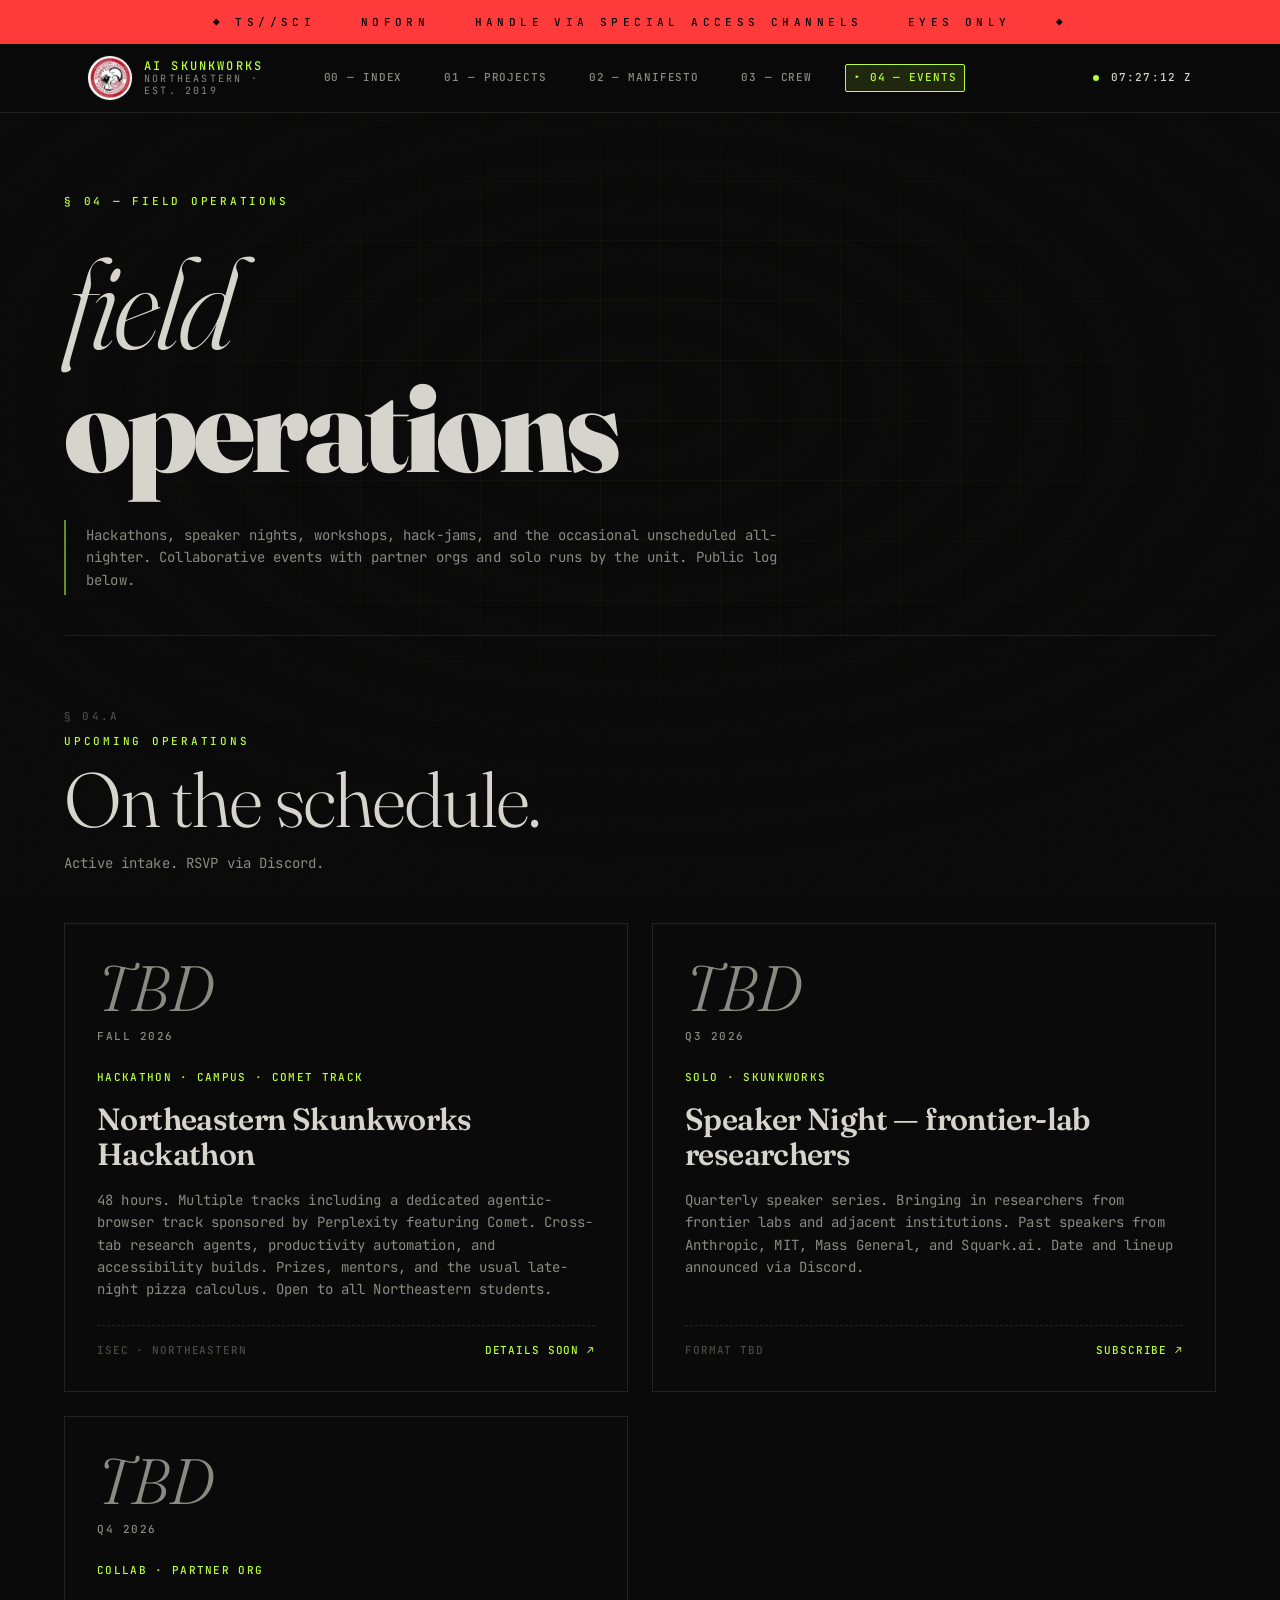
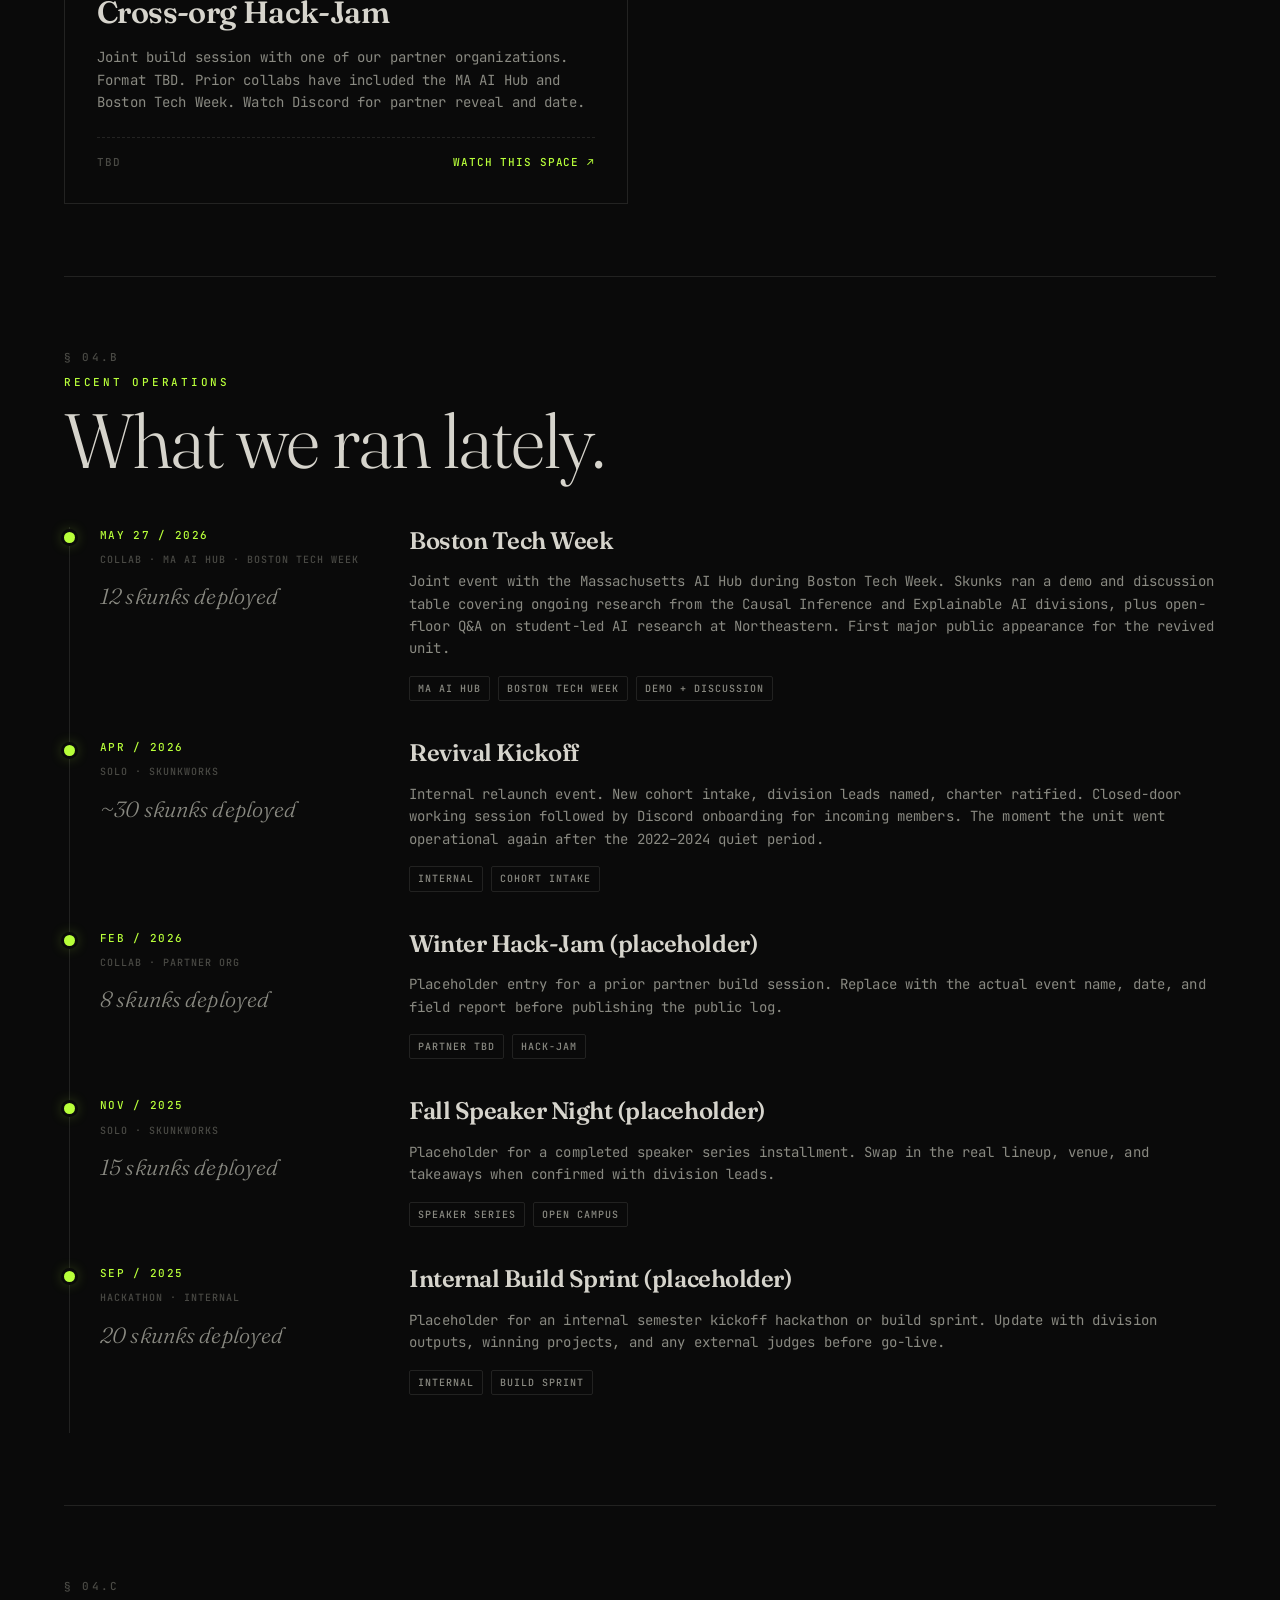
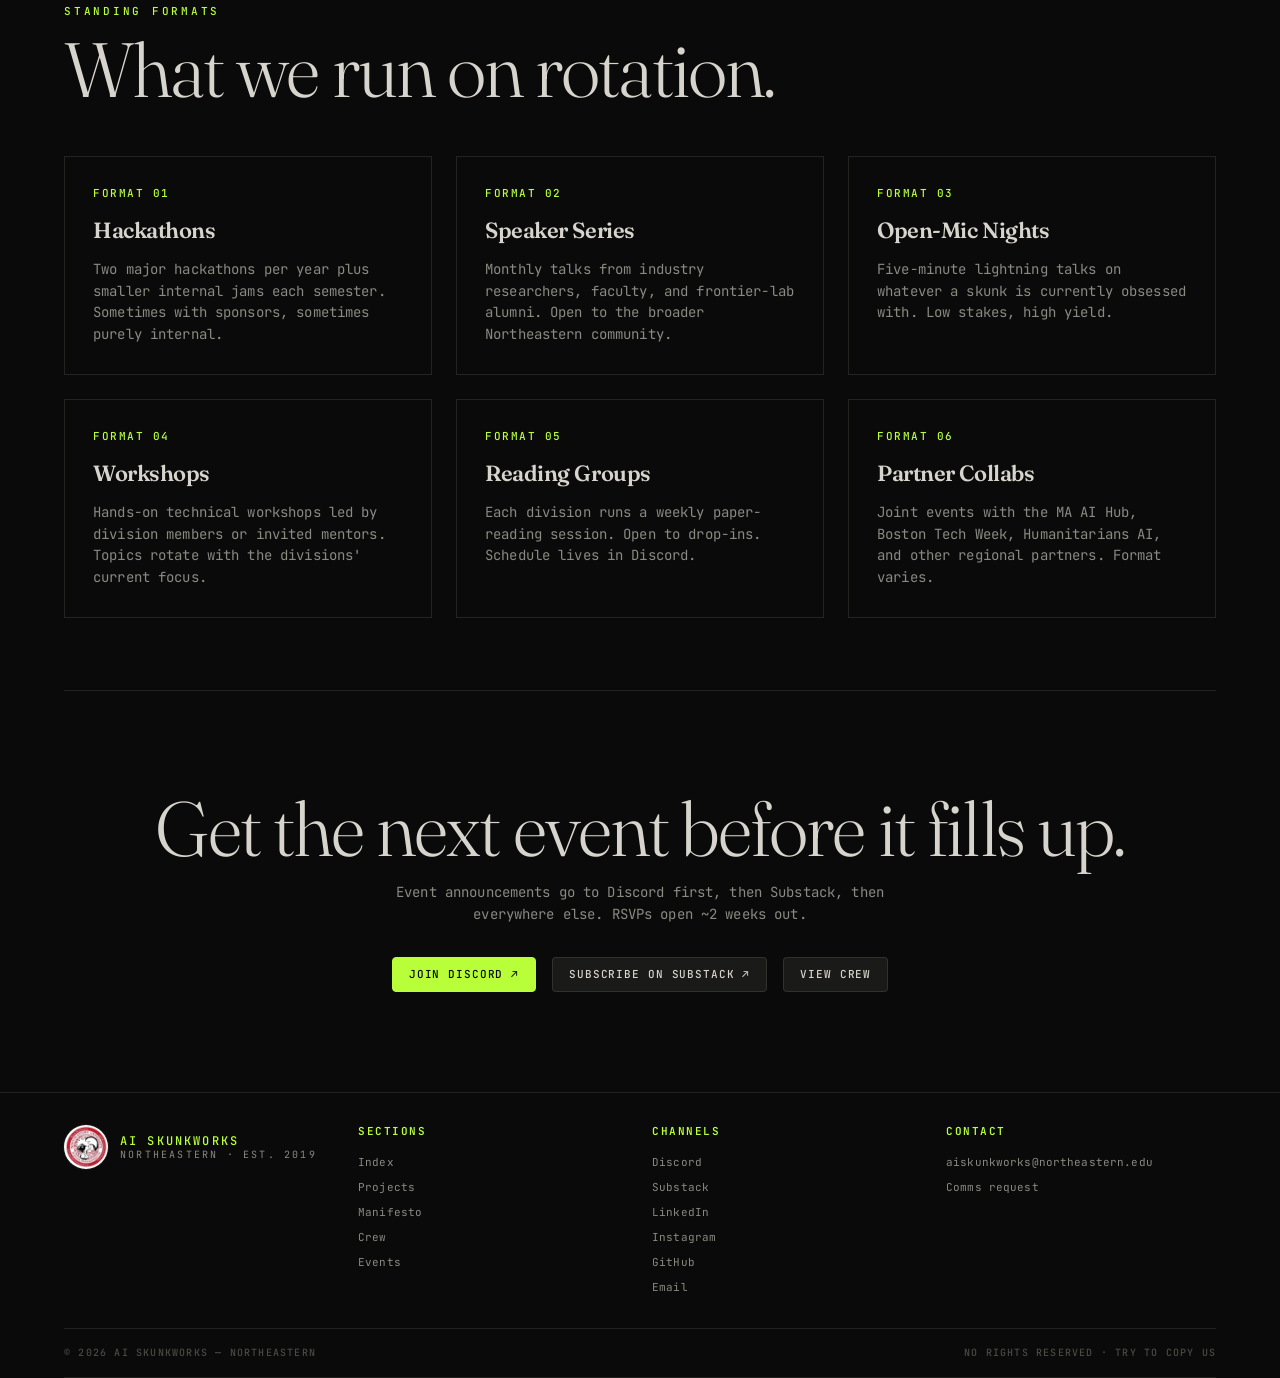
==== events.html @ 0528ac78 "feat: swap Slack/Teams → Discord/Substack/LinkedIn/Instagram; add affiliations strip Co-authored-by:" ====
<!DOCTYPE html>
<html lang="en">
  <head>
    <meta charset="utf-8" />
    <meta name="viewport" content="width=device-width, initial-scale=1" />
    <title>Events — AI Skunkworks</title>
    <meta
      name="description"
      content="Hackathons, speaker nights, workshops, and field operations for Northeastern AI Skunkworks — upcoming events, recent field reports, and standing formats."
    />
    <link rel="icon" type="image/jpeg" href="assets/skunkworks-logo.jpg" />
    <meta property="og:image" content="https://skunk.ai/assets/skunkworks-logo.jpg" />
    <meta property="og:url" content="https://skunk.ai/events.html" />
    <link rel="preconnect" href="https://fonts.googleapis.com" />
    <link rel="preconnect" href="https://fonts.gstatic.com" crossorigin />
    <link
      href="https://fonts.googleapis.com/css2?family=Fraunces:ital,wght@0,300;0,400;0,600;0,900;1,300;1,400;1,600;1,900&family=JetBrains+Mono:wght@300;400;500;700&display=swap"
      rel="stylesheet"
    />
    <link rel="stylesheet" href="styles/tokens.css" />
    <link rel="stylesheet" href="styles/base.css" />
    <link rel="stylesheet" href="styles/components.css" />
    <link rel="stylesheet" href="styles/layout.css" />
    <link rel="stylesheet" href="styles/pages-events.css" />
  </head>
  <body>
    <div class="site-shell">
      <div class="classification-banner" role="note" aria-label="Classification marking">
        <p class="classification-banner__text">◆ TS//SCI&nbsp;&nbsp;&nbsp;&nbsp;NOFORN&nbsp;&nbsp;&nbsp;&nbsp;HANDLE VIA SPECIAL ACCESS CHANNELS&nbsp;&nbsp;&nbsp;&nbsp;EYES ONLY&nbsp;&nbsp;&nbsp;&nbsp;◆</p>
      </div>
      <header class="site-sticky-nav">
        <div class="site-sticky-nav__inner">
          <a class="site-brand" href="index.html" aria-label="AI Skunkworks — home">
            <img
              class="site-brand__logo"
              src="assets/skunkworks-logo.jpg"
              alt="AI Skunkworks logo — Northeastern University, Boston"
              width="44"
              height="44"
            />
            <span class="site-brand__wordmark">
              <strong>AI Skunkworks</strong>
              <small>Northeastern · est. 2019</small>
            </span>
          </a>
          <nav class="site-sticky-nav__links" aria-label="Primary">
            <a href="index.html">00 — Index</a>
            <a href="projects.html">01 — Projects</a>
            <a href="manifesto.html">02 — Manifesto</a>
            <a href="people.html">03 — Crew</a>
            <a href="events.html" aria-current="page">04 — Events</a>
          </nav>
          <div class="site-sticky-nav__meta">
            <span class="site-sticky-nav__pulse" aria-hidden="true"></span>
            <span id="clock" class="site-sticky-nav__clock">00:00:00 Z</span>
          </div>
        </div>
      </header>
      <main class="site-main site-main--events" id="main">
        <section class="events-hero events-wrap" aria-labelledby="events-hero-title">
          <p class="events-hero__eyebrow">§ 04 — FIELD OPERATIONS</p>
          <h1 class="events-hero__title" id="events-hero-title">
            <span class="events-hero__line events-hero__line--italic">field</span>
            <span class="events-hero__line events-hero__line--bold">operations</span>
          </h1>
          <p class="events-hero__lead">
            Hackathons, speaker nights, workshops, hack-jams, and the occasional unscheduled all-nighter. Collaborative
            events with partner orgs and solo runs by the unit. Public log below.
          </p>
        </section>

        <section class="events-upcoming events-wrap" aria-labelledby="upcoming-heading">
          <header class="section-head">
            <span class="section-num">§ 04.A</span>
            <p class="section-head__eyebrow">UPCOMING OPERATIONS</p>
            <h2 id="upcoming-heading">On the schedule.</h2>
            <p class="section-head__sub">Active intake. RSVP via Discord.</p>
          </header>
          <div class="events-upcoming__grid">
            <article class="event-card">
              <div class="event-card__date-block">
                <span class="event-card__day event-card__day--tbd">TBD</span>
                <span class="event-card__date-meta">Fall 2026</span>
              </div>
              <span class="event-card__tag">HACKATHON · CAMPUS · COMET TRACK</span>
              <h3 class="event-card__title">Northeastern Skunkworks Hackathon</h3>
              <p class="event-card__body">
                48 hours. Multiple tracks including a dedicated agentic-browser track sponsored by Perplexity featuring
                Comet. Cross-tab research agents, productivity automation, and accessibility builds. Prizes, mentors, and
                the usual late-night pizza calculus. Open to all Northeastern students.
              </p>
              <footer class="event-card__foot">
                <span class="event-card__location">ISEC · Northeastern</span>
                <a class="event-card__rsvp" href="#hackathon-fall-2026">Details soon ↗</a>
              </footer>
            </article>
            <article class="event-card">
              <div class="event-card__date-block">
                <span class="event-card__day event-card__day--tbd">TBD</span>
                <span class="event-card__date-meta">Q3 2026</span>
              </div>
              <span class="event-card__tag">SOLO · SKUNKWORKS</span>
              <h3 class="event-card__title">Speaker Night — frontier-lab researchers</h3>
              <p class="event-card__body">
                Quarterly speaker series. Bringing in researchers from frontier labs and adjacent institutions. Past
                speakers from Anthropic, MIT, Mass General, and Squark.ai. Date and lineup announced via Discord.
              </p>
              <footer class="event-card__foot">
                <span class="event-card__location">Format TBD</span>
                <a class="event-card__rsvp" href="#substack" target="_blank" rel="noopener noreferrer">Subscribe ↗</a
                ><!-- TODO: paste Substack URL (likely aiskunkworks.substack.com) -->
              </footer>
            </article>
            <article class="event-card">
              <div class="event-card__date-block">
                <span class="event-card__day event-card__day--tbd">TBD</span>
                <span class="event-card__date-meta">Q4 2026</span>
              </div>
              <span class="event-card__tag">COLLAB · PARTNER ORG</span>
              <h3 class="event-card__title">Cross-org Hack-Jam</h3>
              <p class="event-card__body">
                Joint build session with one of our partner organizations. Format TBD. Prior collabs have included the MA
                AI Hub and Boston Tech Week. Watch Discord for partner reveal and date.
              </p>
              <footer class="event-card__foot">
                <span class="event-card__location">TBD</span>
                <a class="event-card__rsvp" href="#discord-invite">Watch this space ↗</a
                ><!-- TODO: paste Discord invite URL -->
              </footer>
            </article>
          </div>
        </section>

        <section class="events-recent events-wrap" aria-labelledby="recent-heading">
          <header class="section-head">
            <span class="section-num">§ 04.B</span>
            <p class="section-head__eyebrow">RECENT OPERATIONS</p>
            <h2 id="recent-heading">What we ran lately.</h2>
          </header>
          <ol class="event-log">
            <li class="event-log__entry">
              <div class="event-log__meta">
                <span class="event-log__meta-date">MAY 27 / 2026</span>
                <span class="event-log__meta-tag">COLLAB · MA AI HUB · BOSTON TECH WEEK</span>
                <p class="event-log__stat">12 skunks deployed</p>
              </div>
              <div class="event-log__content">
                <h3 class="event-log__title">Boston Tech Week</h3>
                <p class="event-log__body">
                  Joint event with the Massachusetts AI Hub during Boston Tech Week. Skunks ran a demo and discussion
                  table covering ongoing research from the Causal Inference and Explainable AI divisions, plus open-floor
                  Q&amp;A on student-led AI research at Northeastern. First major public appearance for the revived unit.
                </p>
                <ul class="event-log__chips">
                  <li class="event-chip">MA AI HUB</li>
                  <li class="event-chip">BOSTON TECH WEEK</li>
                  <li class="event-chip">DEMO + DISCUSSION</li>
                </ul>
              </div>
            </li>
            <li class="event-log__entry">
              <div class="event-log__meta">
                <span class="event-log__meta-date">APR / 2026</span>
                <span class="event-log__meta-tag">SOLO · SKUNKWORKS</span>
                <p class="event-log__stat">~30 skunks deployed</p>
              </div>
              <div class="event-log__content">
                <h3 class="event-log__title">Revival Kickoff</h3>
                <p class="event-log__body">
                  Internal relaunch event. New cohort intake, division leads named, charter ratified. Closed-door working
                  session followed by Discord onboarding for incoming members. The moment the unit went operational again
                  after the 2022–2024 quiet period.
                </p>
                <ul class="event-log__chips">
                  <li class="event-chip">INTERNAL</li>
                  <li class="event-chip">COHORT INTAKE</li>
                </ul>
              </div>
            </li>
            <!-- PLACEHOLDER: replace with real event before publishing -->
            <li class="event-log__entry">
              <div class="event-log__meta">
                <span class="event-log__meta-date">FEB / 2026</span>
                <span class="event-log__meta-tag">COLLAB · PARTNER ORG</span>
                <p class="event-log__stat">8 skunks deployed</p>
              </div>
              <div class="event-log__content">
                <h3 class="event-log__title">Winter Hack-Jam (placeholder)</h3>
                <p class="event-log__body">
                  Placeholder entry for a prior partner build session. Replace with the actual event name, date, and field
                  report before publishing the public log.
                </p>
                <ul class="event-log__chips">
                  <li class="event-chip">PARTNER TBD</li>
                  <li class="event-chip">HACK-JAM</li>
                </ul>
              </div>
            </li>
            <li class="event-log__entry">
              <div class="event-log__meta">
                <span class="event-log__meta-date">NOV / 2025</span>
                <span class="event-log__meta-tag">SOLO · SKUNKWORKS</span>
                <p class="event-log__stat">15 skunks deployed</p>
              </div>
              <div class="event-log__content">
                <h3 class="event-log__title">Fall Speaker Night (placeholder)</h3>
                <p class="event-log__body">
                  Placeholder for a completed speaker series installment. Swap in the real lineup, venue, and takeaways
                  when confirmed with division leads.
                </p>
                <ul class="event-log__chips">
                  <li class="event-chip">SPEAKER SERIES</li>
                  <li class="event-chip">OPEN CAMPUS</li>
                </ul>
              </div>
            </li>
            <li class="event-log__entry">
              <div class="event-log__meta">
                <span class="event-log__meta-date">SEP / 2025</span>
                <span class="event-log__meta-tag">HACKATHON · INTERNAL</span>
                <p class="event-log__stat">20 skunks deployed</p>
              </div>
              <div class="event-log__content">
                <h3 class="event-log__title">Internal Build Sprint (placeholder)</h3>
                <p class="event-log__body">
                  Placeholder for an internal semester kickoff hackathon or build sprint. Update with division outputs,
                  winning projects, and any external judges before go-live.
                </p>
                <ul class="event-log__chips">
                  <li class="event-chip">INTERNAL</li>
                  <li class="event-chip">BUILD SPRINT</li>
                </ul>
              </div>
            </li>
          </ol>
        </section>

        <section class="events-formats events-wrap" aria-labelledby="formats-heading">
          <header class="section-head">
            <span class="section-num">§ 04.C</span>
            <p class="section-head__eyebrow">STANDING FORMATS</p>
            <h2 id="formats-heading">What we run on rotation.</h2>
          </header>
          <div class="formats-grid">
            <article class="format-card">
              <span class="format-card__num">FORMAT 01</span>
              <h3 class="format-card__title">Hackathons</h3>
              <p class="format-card__body">
                Two major hackathons per year plus smaller internal jams each semester. Sometimes with sponsors, sometimes
                purely internal.
              </p>
            </article>
            <article class="format-card">
              <span class="format-card__num">FORMAT 02</span>
              <h3 class="format-card__title">Speaker Series</h3>
              <p class="format-card__body">
                Monthly talks from industry researchers, faculty, and frontier-lab alumni. Open to the broader Northeastern
                community.
              </p>
            </article>
            <article class="format-card">
              <span class="format-card__num">FORMAT 03</span>
              <h3 class="format-card__title">Open-Mic Nights</h3>
              <p class="format-card__body">
                Five-minute lightning talks on whatever a skunk is currently obsessed with. Low stakes, high yield.
              </p>
            </article>
            <article class="format-card">
              <span class="format-card__num">FORMAT 04</span>
              <h3 class="format-card__title">Workshops</h3>
              <p class="format-card__body">
                Hands-on technical workshops led by division members or invited mentors. Topics rotate with the divisions'
                current focus.
              </p>
            </article>
            <article class="format-card">
              <span class="format-card__num">FORMAT 05</span>
              <h3 class="format-card__title">Reading Groups</h3>
              <p class="format-card__body">
                Each division runs a weekly paper-reading session. Open to drop-ins. Schedule lives in Discord.
              </p>
            </article>
            <article class="format-card">
              <span class="format-card__num">FORMAT 06</span>
              <h3 class="format-card__title">Partner Collabs</h3>
              <p class="format-card__body">
                Joint events with the MA AI Hub, Boston Tech Week, Humanitarians AI, and other regional partners. Format
                varies.
              </p>
            </article>
          </div>
        </section>

        <section class="events-loop events-wrap" aria-labelledby="loop-heading">
          <h2 class="events-loop__title" id="loop-heading">Get the next event before it fills up.</h2>
          <p class="events-loop__sub">
            Event announcements go to Discord first, then Substack, then everywhere else. RSVPs open ~2 weeks out.
          </p>
          <div class="events-loop__actions">
            <a class="btn btn--primary" href="#discord-invite">Join Discord ↗</a
            ><!-- TODO: paste Discord invite URL -->
            <a class="btn" href="#substack" target="_blank" rel="noopener noreferrer">Subscribe on Substack ↗</a
            ><!-- TODO: paste Substack URL (likely aiskunkworks.substack.com) -->
            <a class="btn" href="people.html">View Crew</a>
          </div>
        </section>
      </main>
      <footer class="site-footer">
        <div class="site-footer__inner">
          <div class="site-footer__grid">
            <div class="site-footer__col site-footer__col--brand">
              <div class="site-footer__brand">
                <a class="site-brand" href="index.html" aria-label="AI Skunkworks — home">
                  <img
                    class="site-brand__logo"
                    src="assets/skunkworks-logo.jpg"
                    alt=""
                    width="44"
                    height="44"
                  />
                  <span class="site-brand__wordmark">
                    <strong>AI Skunkworks</strong>
                    <small>Northeastern · est. 2019</small>
                  </span>
                </a>
              </div>
            </div>
            <div class="site-footer__col">
              <h2 class="site-footer__col-title">Sections</h2>
              <ul class="site-footer__list">
                <li><a href="index.html">Index</a></li>
                <li><a href="projects.html">Projects</a></li>
                <li><a href="manifesto.html">Manifesto</a></li>
                <li><a href="people.html">Crew</a></li>
                <li><a href="events.html">Events</a></li>
              </ul>
            </div>
            <div class="site-footer__col">
              <h2 class="site-footer__col-title">Channels</h2>
              <ul class="site-footer__list">
                <li>
                  <a href="#discord-invite" target="_blank" rel="noopener noreferrer">Discord</a
                  ><!-- TODO: paste Discord invite URL -->
                </li>
                <li>
                  <a href="#substack" target="_blank" rel="noopener noreferrer">Substack</a
                  ><!-- TODO: paste Substack URL (likely aiskunkworks.substack.com) -->
                </li>
                <li>
                  <a
                    href="https://www.linkedin.com/company/aiskunkworks/"
                    target="_blank"
                    rel="noopener noreferrer"
                    >LinkedIn</a
                  >
                </li>
                <li>
                  <a href="https://instagram.com/aiskunkworks" target="_blank" rel="noopener noreferrer"
                    >Instagram</a
                  >
                </li>
                <li>
                  <a href="https://github.com/skunkworksneu" target="_blank" rel="noopener noreferrer">GitHub</a>
                </li>
                <li><a href="mailto:aiskunkworks@northeastern.edu">Email</a></li>
              </ul>
            </div>
            <div class="site-footer__col">
              <h2 class="site-footer__col-title">Contact</h2>
              <ul class="site-footer__list">
                <li><a href="mailto:aiskunkworks@northeastern.edu">aiskunkworks@northeastern.edu</a></li>
                <li><a href="#comms">Comms request</a></li>
              </ul>
            </div>
          </div>
          <div class="site-footer__strip">
            <span>© 2026 AI Skunkworks — Northeastern</span>
            <span>NO RIGHTS RESERVED · TRY TO COPY US</span>
          </div>
        </div>
      </footer>
    </div>
    <script src="scripts/main.js" defer></script>
  </body>
</html>
---- styles/tokens.css ----
/**
 * AI Skunkworks — design tokens only
 */

:root {
  /* Paper (surfaces) */
  --paper: #0a0a0a;
  --paper-2: #131312;
  --paper-3: #1a1a18;

  /* Ink (text) */
  --ink: #d6d4cc;
  --ink-dim: #8a8a82;
  --ink-faint: #4a4a45;

  /* Accent */
  --accent: #b8ff3a;
  --accent-dim: #6a8f1f;

  /* Semantic */
  --warn: #ff7a3a;
  --classified: #ff3a3a;

  /* Lines */
  --line: rgba(214, 212, 204, 0.12);

  /* Typography (Google Fonts loaded in HTML) */
  --mono: "JetBrains Mono", ui-monospace, "Cascadia Code", "Source Code Pro", Menlo, Consolas, monospace;
  --serif: "Fraunces", "Iowan Old Style", "Palatino Linotype", Palatino, Georgia, serif;

  /* Spacing scale */
  --space-3xs: 0.25rem;
  --space-2xs: 0.5rem;
  --space-xs: 0.75rem;
  --space-sm: 1rem;
  --space-md: 1.5rem;
  --space-lg: 2rem;
  --space-xl: 3rem;
  --space-2xl: 4.5rem;

  /* Type scale */
  --text-xs: 0.6875rem;
  --text-sm: 0.8125rem;
  --text-base: 1rem;
  --text-md: 1.125rem;
  --text-lg: 1.375rem;
  --text-xl: 1.75rem;
  --text-2xl: 2.25rem;

  /* Type scale — semantic (Fraunces + body/mono) */
  --type-h1-hero: clamp(60px, 10vw, 152px);
  --type-h2-section: clamp(48px, 6vw, 88px);
  --type-h3-card: clamp(24px, 2.4vw, 32px);
  --type-pullprose: clamp(22px, 2.2vw, 28px);
  --type-body-lg: 17px;
  --type-body: 14px;
  --type-mono-label: 11px;

  /* Radii */
  --radius-sm: 2px;
  --radius-md: 4px;

  /* Motion */
  --ease-out: cubic-bezier(0.22, 1, 0.36, 1);
  --duration-fast: 120ms;
  --duration-base: 200ms;

  /* Layering */
  --z-base: 0;
  --z-grid: 0;
  --z-noise: 1;
  --z-scan: 2;
  --z-content: 10;
  --z-sticky-nav: 100;
  --z-classification: 101;

  /* Brand */
  --brand-h: 44px;

  /* Sticky chrome (classification banner height → nav offset) */
  --classification-banner-h: 2.75rem;
  --sticky-nav-height: 3.25rem;
  --year-jump-height: 2.75rem;
  --accent-glow: color-mix(in srgb, var(--accent) 45%, transparent);
  --z-year-jump: 90;
}
---- styles/base.css ----
/**
 * AI Skunkworks — reset, body, typography, atmosphere
 */

*,
*::before,
*::after {
  box-sizing: border-box;
}

html {
  position: relative;
  -webkit-text-size-adjust: 100%;
  text-size-adjust: 100%;
  height: 100%;
  scroll-behavior: smooth;
}

body {
  margin: 0;
  min-height: 100%;
  background-color: var(--paper);
  color: var(--ink);
  font-family: var(--mono);
  font-size: var(--text-sm);
  font-weight: 400;
  line-height: 1.55;
  letter-spacing: 0.01em;
}

/* Fixed blueprint grid (60×60, lime @ 4%) + radial mask */
body::before {
  content: "";
  position: fixed;
  inset: 0;
  pointer-events: none;
  z-index: var(--z-grid);
  background-color: var(--paper);
  background-image:
    linear-gradient(rgba(184, 255, 58, 0.04) 1px, transparent 1px),
    linear-gradient(90deg, rgba(184, 255, 58, 0.04) 1px, transparent 1px);
  background-size: 60px 60px;
  background-position: 0 0, 0 0;
  mask-image: radial-gradient(ellipse 85% 70% at 50% 45%, black 0%, transparent 72%);
  -webkit-mask-image: radial-gradient(ellipse 85% 70% at 50% 45%, black 0%, transparent 72%);
}

/* Fixed SVG noise (overlay blend) + scanlines on <html> */
html::before {
  content: "";
  position: fixed;
  inset: 0;
  z-index: var(--z-noise);
  pointer-events: none;
  opacity: 0.035;
  mix-blend-mode: overlay;
  background-image: url("data:image/svg+xml,%3Csvg xmlns='http://www.w3.org/2000/svg' width='256' height='256'%3E%3Cfilter id='n'%3E%3CfeTurbulence type='fractalNoise' baseFrequency='0.9' numOctaves='4' stitchTiles='stitch'/%3E%3C/filter%3E%3Crect width='100%25' height='100%25' filter='url(%23n)'/%3E%3C/svg%3E");
  background-repeat: repeat;
  background-size: 256px 256px;
}

html::after {
  content: "";
  position: fixed;
  inset: 0;
  z-index: var(--z-scan);
  pointer-events: none;
  background-image: repeating-linear-gradient(
    to bottom,
    transparent 0,
    transparent 3px,
    rgba(0, 0, 0, 0.04) 3px,
    rgba(0, 0, 0, 0.04) 4px
  );
}

img,
picture,
video,
canvas,
svg {
  display: block;
  max-width: 100%;
}

input,
button,
textarea,
select {
  font: inherit;
  color: inherit;
}

h1,
h2,
h3,
h4 {
  font-family: var(--serif);
  font-weight: 600;
  line-height: 1.15;
  letter-spacing: -0.02em;
  color: var(--ink);
  margin: 0 0 var(--space-sm);
}

h1 {
  font-size: var(--text-2xl);
  font-weight: 700;
}

h2 {
  font-size: var(--text-xl);
}

h3 {
  font-size: var(--text-lg);
}

h4 {
  font-size: var(--text-md);
}

p {
  margin: 0 0 var(--space-sm);
}

a {
  color: var(--accent);
  text-decoration-color: var(--accent-dim);
  text-underline-offset: 0.2em;
  transition: color var(--duration-fast) var(--ease-out),
    text-decoration-color var(--duration-fast) var(--ease-out);
}

a:hover {
  color: var(--ink);
  text-decoration-color: var(--accent);
}

a:focus-visible {
  outline: 1px solid var(--accent);
  outline-offset: 3px;
}

::selection {
  background-color: var(--accent);
  color: var(--paper);
}

/* Scrollbars (Firefox + WebKit) */
* {
  scrollbar-width: thin;
  scrollbar-color: var(--accent-dim) var(--paper-2);
}

*::-webkit-scrollbar {
  width: 10px;
  height: 10px;
}

*::-webkit-scrollbar-track {
  background: var(--paper-2);
  border-left: 1px solid var(--line);
}

*::-webkit-scrollbar-thumb {
  background: var(--accent-dim);
  border: 2px solid var(--paper-2);
  border-radius: var(--radius-sm);
}

*::-webkit-scrollbar-thumb:hover {
  background: var(--accent);
}

*::-webkit-scrollbar-corner {
  background: var(--paper-2);
}
---- styles/components.css ----
/**
 * AI Skunkworks — nav, buttons, cards, forms
 */

/* ——— Classification banner ——— */
.classification-banner {
  position: sticky;
  top: 0;
  z-index: var(--z-classification);
  width: 100%;
  min-height: var(--classification-banner-h);
  margin: 0;
  padding: 0.4rem var(--space-sm);
  display: flex;
  align-items: center;
  justify-content: center;
  background-color: #ff3a3a;
  color: #000;
  font-family: var(--mono);
  font-size: 11px;
  font-weight: 500;
  letter-spacing: 0.4em;
  text-transform: none;
  line-height: 1.35;
  box-sizing: border-box;
  overflow-x: auto;
}

.classification-banner__text {
  margin: 0;
  text-align: center;
  max-width: 100%;
  white-space: nowrap;
}

/* ——— Sticky ops nav ——— */
.site-sticky-nav {
  position: sticky;
  top: var(--classification-banner-h);
  z-index: var(--z-sticky-nav);
  width: 100%;
  background: rgba(10, 10, 10, 0.85);
  backdrop-filter: blur(12px) saturate(1.2);
  -webkit-backdrop-filter: blur(12px) saturate(1.2);
  border-bottom: 1px solid var(--line);
}

.site-sticky-nav__inner {
  max-width: 72rem;
  margin: 0 auto;
  padding: var(--space-xs) var(--space-md);
  display: grid;
  grid-template-columns: 1fr auto 1fr;
  align-items: center;
  gap: var(--space-sm);
}

.site-brand {
  display: inline-flex;
  align-items: center;
  gap: 12px;
  text-decoration: none;
  color: var(--ink);
}

.site-sticky-nav__inner .site-brand {
  justify-self: start;
}

.site-brand:focus-visible {
  outline: 1px solid var(--accent);
  outline-offset: 4px;
}

.site-brand__logo {
  width: var(--brand-h);
  height: var(--brand-h);
  border-radius: 50%;
  display: block;
  flex-shrink: 0;
  background: var(--paper);
  box-shadow: 0 0 0 1px rgba(255, 255, 255, 0.06);
  transition:
    box-shadow 0.2s ease,
    transform 0.2s ease;
}

.site-brand:hover .site-brand__logo {
  box-shadow:
    0 0 0 1px var(--accent),
    0 0 12px rgba(184, 255, 58, 0.25);
}

.site-brand__wordmark {
  display: flex;
  flex-direction: column;
  font-family: var(--mono);
  font-size: 12px;
  letter-spacing: 0.18em;
  text-transform: uppercase;
  line-height: 1.2;
}

.site-brand__wordmark strong {
  color: var(--accent);
  font-weight: 500;
}

.site-brand__wordmark small {
  color: var(--ink-dim);
  font-size: 10px;
  letter-spacing: 0.22em;
}

@media (max-width: 720px) {
  .site-brand__wordmark {
    display: none;
  }
}

.site-sticky-nav__links {
  display: flex;
  flex-wrap: wrap;
  align-items: center;
  justify-content: center;
  gap: var(--space-2xs) var(--space-md);
  font-family: var(--mono);
  font-size: var(--text-xs);
  font-weight: 500;
  letter-spacing: 0.08em;
  text-transform: uppercase;
  justify-self: center;
}

.site-sticky-nav__links a {
  color: var(--ink-dim);
  text-decoration: none;
  padding: var(--space-3xs) var(--space-2xs);
  border: 1px solid transparent;
  border-radius: var(--radius-sm);
  transition: color var(--duration-fast) var(--ease-out),
    border-color var(--duration-fast) var(--ease-out),
    background-color var(--duration-fast) var(--ease-out);
}

.site-sticky-nav__links a:hover {
  color: var(--accent);
  border-color: var(--accent-dim);
}

.site-sticky-nav__links a[aria-current="page"] {
  color: var(--accent);
  border-color: var(--accent);
  background-color: color-mix(in srgb, var(--accent) 12%, transparent);
}

.site-sticky-nav__links a[aria-current="page"]:hover {
  color: var(--accent);
  border-color: var(--accent-dim);
}

.site-sticky-nav__links a[aria-current="page"]::before {
  content: "▸ ";
}

.site-sticky-nav__links a:focus-visible {
  outline: 1px solid var(--accent);
  outline-offset: 3px;
}

.site-sticky-nav__meta {
  display: inline-flex;
  align-items: center;
  gap: var(--space-xs);
  justify-self: end;
  font-family: var(--mono);
  font-size: var(--text-xs);
  font-weight: 500;
  letter-spacing: 0.1em;
  color: var(--ink);
  white-space: nowrap;
}

.site-sticky-nav__pulse {
  display: block;
  width: 6px;
  height: 6px;
  flex-shrink: 0;
  border-radius: 50%;
  background-color: var(--accent);
  box-shadow: 0 0 0 0 color-mix(in srgb, var(--accent) 55%, transparent);
  animation: site-live-pulse 1.8s ease-in-out infinite;
}

@keyframes site-live-pulse {
  0%,
  100% {
    transform: scale(1);
    box-shadow: 0 0 0 0 color-mix(in srgb, var(--accent) 45%, transparent);
    opacity: 1;
  }
  50% {
    transform: scale(1.15);
    box-shadow: 0 0 0 8px transparent;
    opacity: 0.85;
  }
}

.site-sticky-nav__clock {
  font-variant-numeric: tabular-nums;
}

@media (max-width: 56rem) {
  .site-sticky-nav__inner {
    grid-template-columns: 1fr;
    justify-items: stretch;
  }

  .site-sticky-nav__inner .site-brand {
    justify-self: start;
  }

  .site-sticky-nav__links {
    justify-self: stretch;
    justify-content: flex-start;
  }

  .site-sticky-nav__meta {
    justify-self: start;
  }
}

.btn {
  display: inline-flex;
  align-items: center;
  justify-content: center;
  gap: var(--space-2xs);
  padding: var(--space-2xs) var(--space-sm);
  font-family: var(--mono);
  font-size: var(--text-xs);
  font-weight: 500;
  letter-spacing: 0.08em;
  text-transform: uppercase;
  text-decoration: none;
  border: 1px solid var(--line);
  border-radius: var(--radius-md);
  background: var(--paper-3);
  color: var(--ink);
  cursor: pointer;
  transition: border-color var(--duration-fast) var(--ease-out),
    color var(--duration-fast) var(--ease-out),
    background-color var(--duration-fast) var(--ease-out);
}

.btn:hover {
  border-color: var(--accent-dim);
  color: var(--accent);
}

.btn--primary {
  background: var(--accent);
  color: var(--paper);
  border-color: var(--accent);
}

.btn--primary:hover {
  background: transparent;
  color: var(--accent);
  border-color: var(--accent);
}

.btn:focus-visible {
  outline: 1px solid var(--accent);
  outline-offset: 3px;
}

.card {
  position: relative;
  z-index: var(--z-content);
  border: 1px solid var(--line);
  border-radius: var(--radius-md);
  background: var(--paper-2);
  padding: var(--space-md);
}

.card__label {
  font-size: var(--text-xs);
  font-weight: 500;
  letter-spacing: 0.14em;
  text-transform: uppercase;
  color: var(--ink-faint);
  margin-bottom: var(--space-2xs);
}

.form-field {
  display: flex;
  flex-direction: column;
  gap: var(--space-3xs);
  margin-bottom: var(--space-sm);
}

.form-field label {
  font-size: var(--text-xs);
  font-weight: 500;
  letter-spacing: 0.1em;
  text-transform: uppercase;
  color: var(--ink-dim);
}

.form-field input,
.form-field textarea,
.form-field select {
  width: 100%;
  padding: var(--space-2xs) var(--space-xs);
  border: 1px solid var(--line);
  border-radius: var(--radius-sm);
  background: var(--paper);
  color: var(--ink);
}

.form-field input:focus-visible,
.form-field textarea:focus-visible,
.form-field select:focus-visible {
  outline: 1px solid var(--accent);
  outline-offset: 1px;
  border-color: var(--accent-dim);
}
---- styles/layout.css ----
/**
 * AI Skunkworks — page shell & layout
 */

.site-shell {
  position: relative;
  z-index: var(--z-content);
  min-height: 100vh;
  display: flex;
  flex-direction: column;
}

.site-main {
  flex: 1;
  width: 100%;
  max-width: 72rem;
  margin: 0 auto;
  padding: var(--space-lg) var(--space-md);
}

.site-footer {
  position: relative;
  z-index: var(--z-content);
  border-top: 1px solid var(--line);
  padding: var(--space-lg) var(--space-md) 0;
  font-size: var(--text-xs);
  color: var(--ink-dim);
}

.site-footer__inner {
  max-width: 72rem;
  margin: 0 auto;
}

.site-footer__grid {
  display: grid;
  grid-template-columns: repeat(4, 1fr);
  gap: var(--space-lg) var(--space-md);
  padding-bottom: var(--space-lg);
}

.site-footer__brand {
  display: flex;
  align-items: flex-start;
  gap: var(--space-sm);
}

.site-footer__brand-copy {
  display: flex;
  flex-direction: column;
  gap: 0.15rem;
  min-width: 0;
}

.site-footer__brand-name {
  font-family: var(--mono);
  font-size: var(--text-sm);
  font-weight: 700;
  letter-spacing: 0.06em;
  text-transform: uppercase;
  color: var(--accent);
  line-height: 1.2;
}

.site-footer__col-title {
  font-family: var(--mono);
  font-size: var(--text-xs);
  font-weight: 600;
  letter-spacing: 0.14em;
  text-transform: uppercase;
  color: var(--accent);
  margin: 0 0 var(--space-sm);
}

.site-footer__list {
  list-style: none;
  margin: 0;
  padding: 0;
  display: flex;
  flex-direction: column;
  gap: var(--space-2xs);
}

.site-footer__list a {
  color: var(--ink-dim);
  text-decoration: none;
  transition: color var(--duration-fast) var(--ease-out);
}

.site-footer__list a:hover {
  color: var(--accent);
}

.site-footer__tagline {
  margin: var(--space-2xs) 0 0;
  font-size: var(--text-xs);
  color: var(--ink-dim);
  line-height: 1.45;
  letter-spacing: 0.04em;
}

.site-footer__strip {
  display: flex;
  flex-wrap: wrap;
  align-items: center;
  justify-content: space-between;
  gap: var(--space-sm);
  margin-top: 0;
  padding: var(--space-sm) 0;
  border-top: 1px solid var(--line);
  border-bottom: 1px solid var(--line);
  font-family: var(--mono);
  font-size: 10px;
  font-weight: 500;
  letter-spacing: 0.12em;
  text-transform: uppercase;
  color: var(--ink-faint);
}

@media (max-width: 48rem) {
  .site-footer__grid {
    grid-template-columns: repeat(2, 1fr);
  }
}

@media (max-width: 28rem) {
  .site-footer__grid {
    grid-template-columns: 1fr;
  }
}
---- styles/pages-events.css ----
/**
 * AI Skunkworks — events page
 */

.site-main--events {
  max-width: none;
  padding: 0;
}

.events-wrap {
  max-width: 72rem;
  margin-inline: auto;
  padding-inline: var(--space-md);
}

.section-head {
  margin-bottom: var(--space-xl);
}

.section-num {
  display: block;
  font-family: var(--mono);
  font-size: var(--type-mono-label);
  font-weight: 500;
  letter-spacing: 0.2em;
  text-transform: uppercase;
  color: var(--ink-faint);
  margin-bottom: var(--space-2xs);
}

.section-head__eyebrow {
  font-family: var(--mono);
  font-size: var(--type-mono-label);
  font-weight: 500;
  letter-spacing: 0.25em;
  text-transform: uppercase;
  color: var(--accent);
  margin: 0 0 var(--space-xs);
}

.section-head h2 {
  margin: 0;
  font-family: var(--serif);
  font-size: var(--type-h2-section);
  font-weight: 300;
  line-height: 0.98;
  letter-spacing: -0.025em;
  color: var(--ink);
}

.section-head__sub {
  margin: var(--space-sm) 0 0;
  font-family: var(--mono);
  font-size: var(--type-body);
  color: var(--ink-dim);
}

/* ——— Hero ——— */
.events-hero {
  padding: 80px 0 40px;
}

.events-hero__eyebrow {
  margin: 0 0 var(--space-lg);
  font-family: var(--mono);
  font-size: var(--type-mono-label);
  font-weight: 500;
  letter-spacing: 0.25em;
  text-transform: uppercase;
  color: var(--accent);
}

.events-hero__title {
  margin: 0 0 var(--space-lg);
  font-family: var(--serif);
  font-size: var(--type-h1-hero);
  line-height: 0.96;
  letter-spacing: -0.03em;
}

.events-hero__line {
  display: block;
}

.events-hero__line--italic {
  font-style: italic;
  font-weight: 300;
}

.events-hero__line--bold {
  font-style: normal;
  font-weight: 900;
}

.events-hero__lead {
  margin: 0;
  max-width: 720px;
  padding: 4px 0 4px 20px;
  border-left: 2px solid var(--accent-dim);
  font-family: var(--mono);
  font-size: var(--type-body);
  line-height: 1.6;
  color: var(--ink-dim);
}

/* ——— A: Upcoming ——— */
.events-upcoming {
  padding: var(--space-2xl) 0;
  border-top: 1px solid var(--line);
}

.events-upcoming__grid {
  display: grid;
  grid-template-columns: repeat(2, 1fr);
  gap: 24px;
}

.event-card {
  display: flex;
  flex-direction: column;
  padding: 32px;
  background-color: var(--paper);
  border: 1px solid var(--line);
}

.event-card__date-block {
  margin-bottom: var(--space-md);
}

.event-card__day {
  display: block;
  font-family: var(--serif);
  font-size: 64px;
  font-style: italic;
  font-weight: 300;
  line-height: 1;
  color: var(--accent);
}

.event-card__day--tbd {
  font-style: italic;
  color: var(--ink-dim);
}

.event-card__date-meta {
  display: block;
  margin-top: var(--space-2xs);
  font-family: var(--mono);
  font-size: var(--type-mono-label);
  font-weight: 500;
  letter-spacing: 0.14em;
  text-transform: uppercase;
  color: var(--ink-dim);
}

.event-card__tag {
  display: block;
  margin-bottom: var(--space-sm);
  font-family: var(--mono);
  font-size: var(--type-mono-label);
  font-weight: 500;
  letter-spacing: 0.12em;
  text-transform: uppercase;
  color: var(--accent);
}

.event-card__title {
  margin: 0 0 var(--space-sm);
  font-family: var(--serif);
  font-size: var(--type-h3-card);
  font-weight: 600;
  line-height: 1.15;
  color: var(--ink);
}

.event-card__body {
  flex: 1;
  margin: 0 0 var(--space-md);
  font-family: var(--mono);
  font-size: var(--type-body);
  line-height: 1.6;
  color: var(--ink-dim);
}

.event-card__foot {
  display: flex;
  flex-wrap: wrap;
  align-items: center;
  justify-content: space-between;
  gap: var(--space-sm);
  padding-top: var(--space-sm);
  border-top: 1px dashed var(--line);
  font-family: var(--mono);
  font-size: var(--type-mono-label);
  font-weight: 500;
  letter-spacing: 0.08em;
  text-transform: uppercase;
}

.event-card__location {
  color: var(--ink-faint);
}

.event-card__rsvp {
  color: var(--accent);
  text-decoration: none;
  transition: color var(--duration-fast) var(--ease-out);
}

.event-card__rsvp:hover {
  color: var(--ink);
}

/* ——— B: Recent log ——— */
.events-recent {
  padding: var(--space-2xl) 0;
  border-top: 1px solid var(--line);
}

.event-log {
  position: relative;
  margin: 0;
  padding: 0;
  list-style: none;
}

.event-log::before {
  content: "";
  position: absolute;
  left: 5px;
  top: 0;
  bottom: 0;
  width: 1px;
  background-color: var(--line);
}

.event-log__entry {
  position: relative;
  display: grid;
  grid-template-columns: 1fr 3fr;
  gap: 40px;
  padding: 0 0 38px 36px;
}

.event-log__entry::before {
  content: "";
  position: absolute;
  left: 0;
  top: 0.35rem;
  width: 11px;
  height: 11px;
  border-radius: 50%;
  background-color: var(--accent);
  box-shadow:
    0 0 0 3px var(--paper),
    0 0 14px color-mix(in srgb, var(--accent) 45%, transparent);
}

.event-log__meta-date {
  display: block;
  margin-bottom: var(--space-2xs);
  font-family: var(--mono);
  font-size: var(--type-mono-label);
  font-weight: 500;
  letter-spacing: 0.12em;
  text-transform: uppercase;
  color: var(--accent);
}

.event-log__meta-tag {
  display: block;
  margin-bottom: var(--space-sm);
  font-family: var(--mono);
  font-size: 10px;
  font-weight: 500;
  letter-spacing: 0.1em;
  text-transform: uppercase;
  color: var(--ink-faint);
}

.event-log__stat {
  margin: 0;
  font-family: var(--serif);
  font-size: 22px;
  font-style: italic;
  font-weight: 300;
  line-height: 1.2;
  color: var(--ink-dim);
}

.event-log__title {
  margin: 0 0 var(--space-sm);
  font-family: var(--serif);
  font-size: 24px;
  font-weight: 600;
  line-height: 1.15;
  color: var(--ink);
}

.event-log__body {
  margin: 0 0 var(--space-sm);
  font-family: var(--mono);
  font-size: var(--type-body);
  line-height: 1.6;
  color: var(--ink-dim);
}

.event-log__chips {
  display: flex;
  flex-wrap: wrap;
  gap: var(--space-2xs);
  margin: 0;
  padding: 0;
  list-style: none;
}

.event-chip {
  padding: var(--space-3xs) var(--space-2xs);
  border: 1px solid var(--line);
  border-radius: var(--radius-sm);
  font-family: var(--mono);
  font-size: 10px;
  font-weight: 500;
  letter-spacing: 0.1em;
  text-transform: uppercase;
  color: var(--ink-dim);
}

/* ——— C: Formats ——— */
.events-formats {
  padding: var(--space-2xl) 0;
  border-top: 1px solid var(--line);
}

.formats-grid {
  display: grid;
  grid-template-columns: repeat(3, 1fr);
  gap: var(--space-md);
}

.format-card {
  padding: 28px;
  background-color: var(--paper);
  border: 1px solid var(--line);
}

.format-card__num {
  display: block;
  margin-bottom: var(--space-sm);
  font-family: var(--mono);
  font-size: var(--type-mono-label);
  font-weight: 500;
  letter-spacing: 0.14em;
  text-transform: uppercase;
  color: var(--accent);
}

.format-card__title {
  margin: 0 0 var(--space-sm);
  font-family: var(--serif);
  font-size: 22px;
  font-weight: 600;
  line-height: 1.15;
  color: var(--ink);
}

.format-card__body {
  margin: 0;
  font-family: var(--mono);
  font-size: var(--type-body);
  line-height: 1.55;
  color: var(--ink-dim);
}

/* ——— D: Loop CTA ——— */
.events-loop {
  padding: 100px 0;
  border-top: 1px solid var(--line);
  text-align: center;
}

.events-loop__title {
  margin: 0 0 var(--space-sm);
  font-family: var(--serif);
  font-size: var(--type-h2-section);
  font-weight: 300;
  line-height: 0.98;
  letter-spacing: -0.025em;
  color: var(--ink);
}

.events-loop__sub {
  margin: 0 0 var(--space-lg);
  font-family: var(--mono);
  font-size: var(--type-body);
  color: var(--ink-dim);
  max-width: 36rem;
  margin-inline: auto;
}

.events-loop__actions {
  display: flex;
  flex-wrap: wrap;
  align-items: center;
  justify-content: center;
  gap: var(--space-sm);
}

@media (max-width: 45rem) {
  .events-upcoming__grid {
    grid-template-columns: 1fr;
  }

  .event-log__entry {
    grid-template-columns: 1fr;
    gap: var(--space-md);
  }

  .formats-grid {
    grid-template-columns: 1fr;
  }
}

@media (max-width: 56rem) {
  .formats-grid {
    grid-template-columns: repeat(2, 1fr);
  }
}
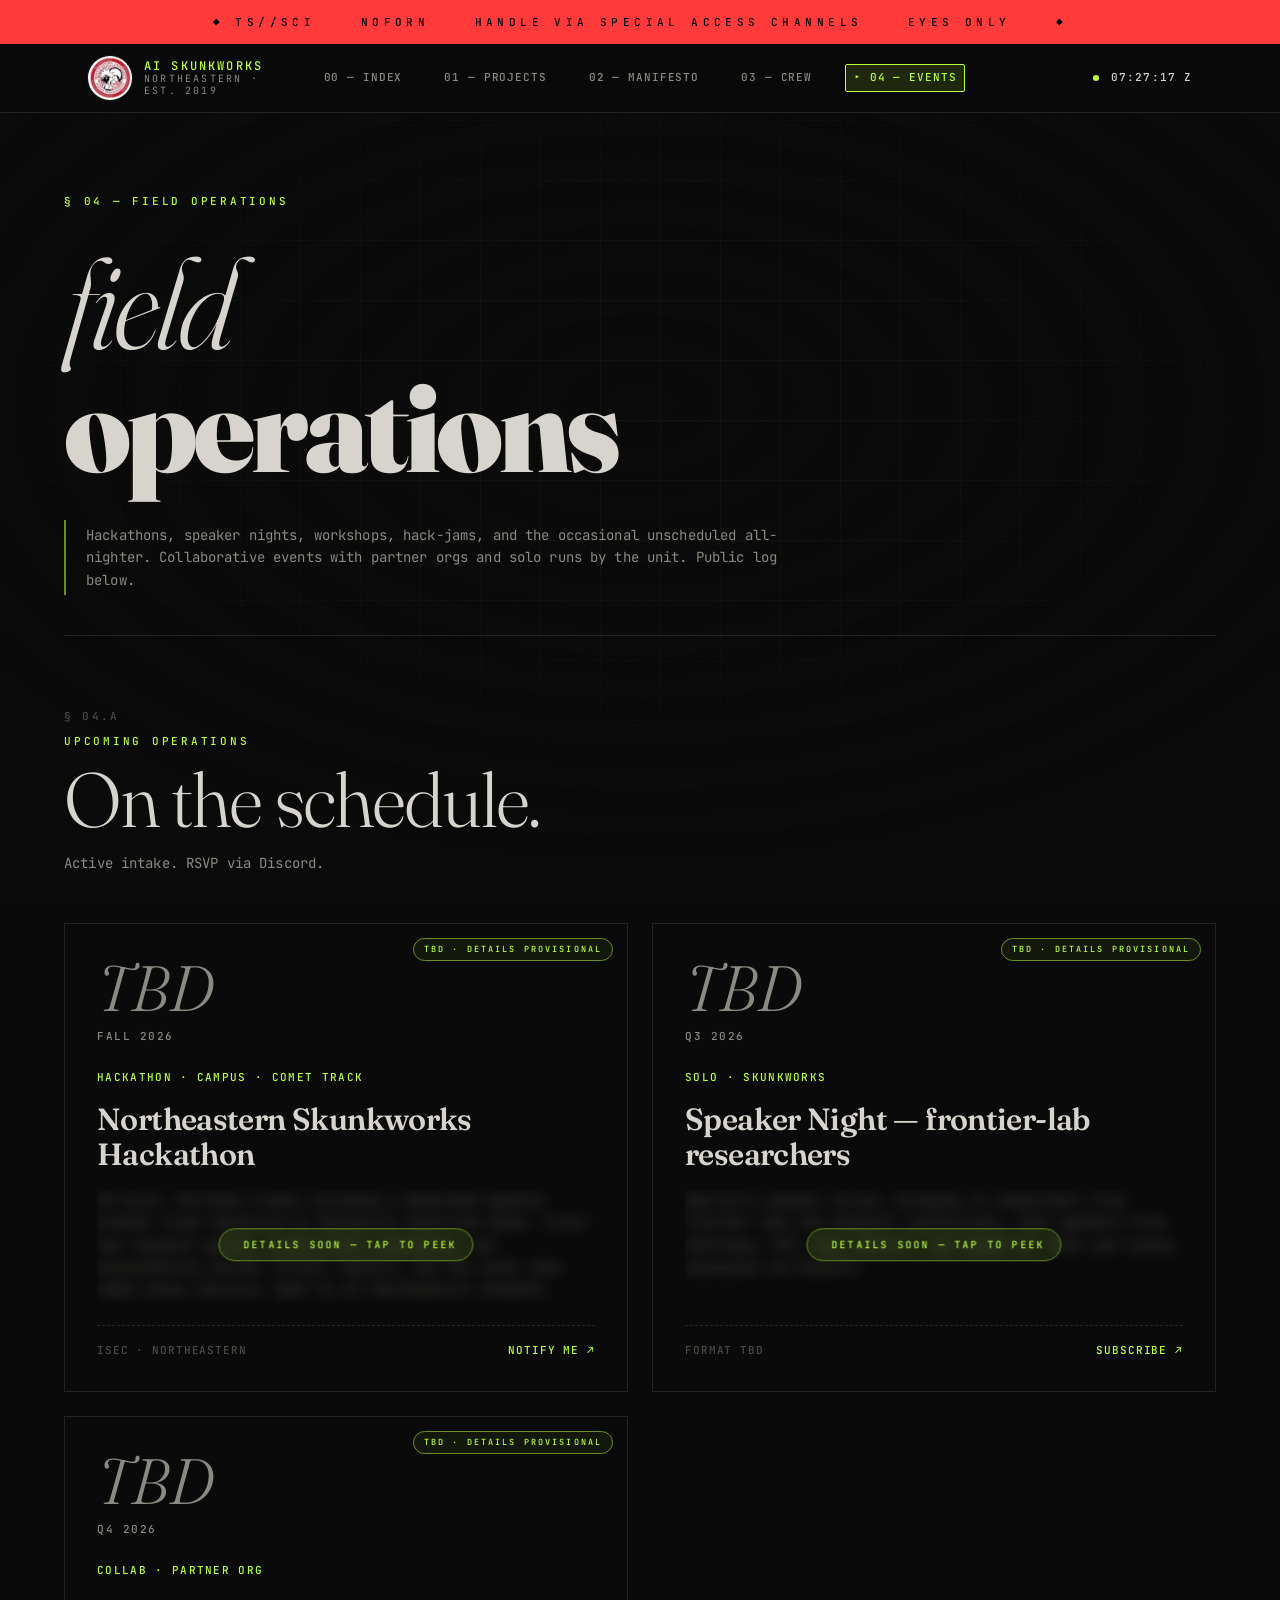
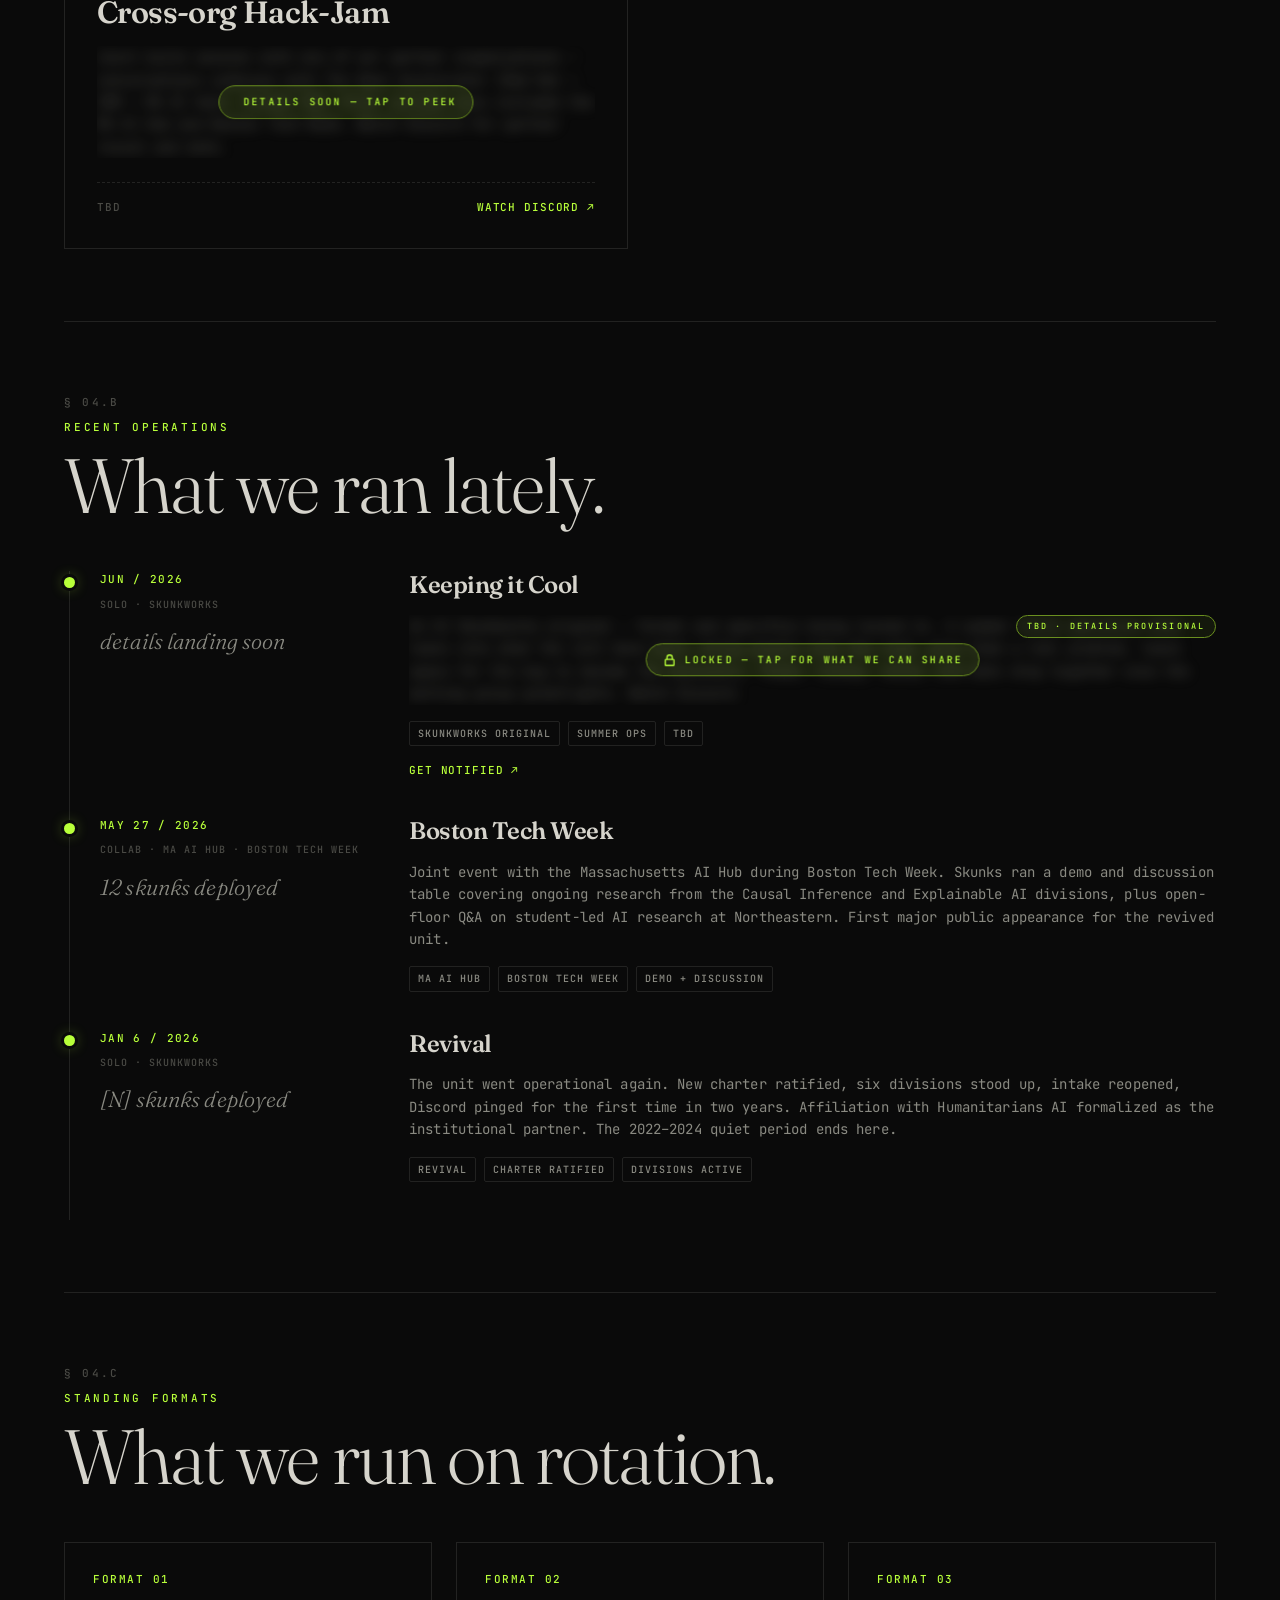
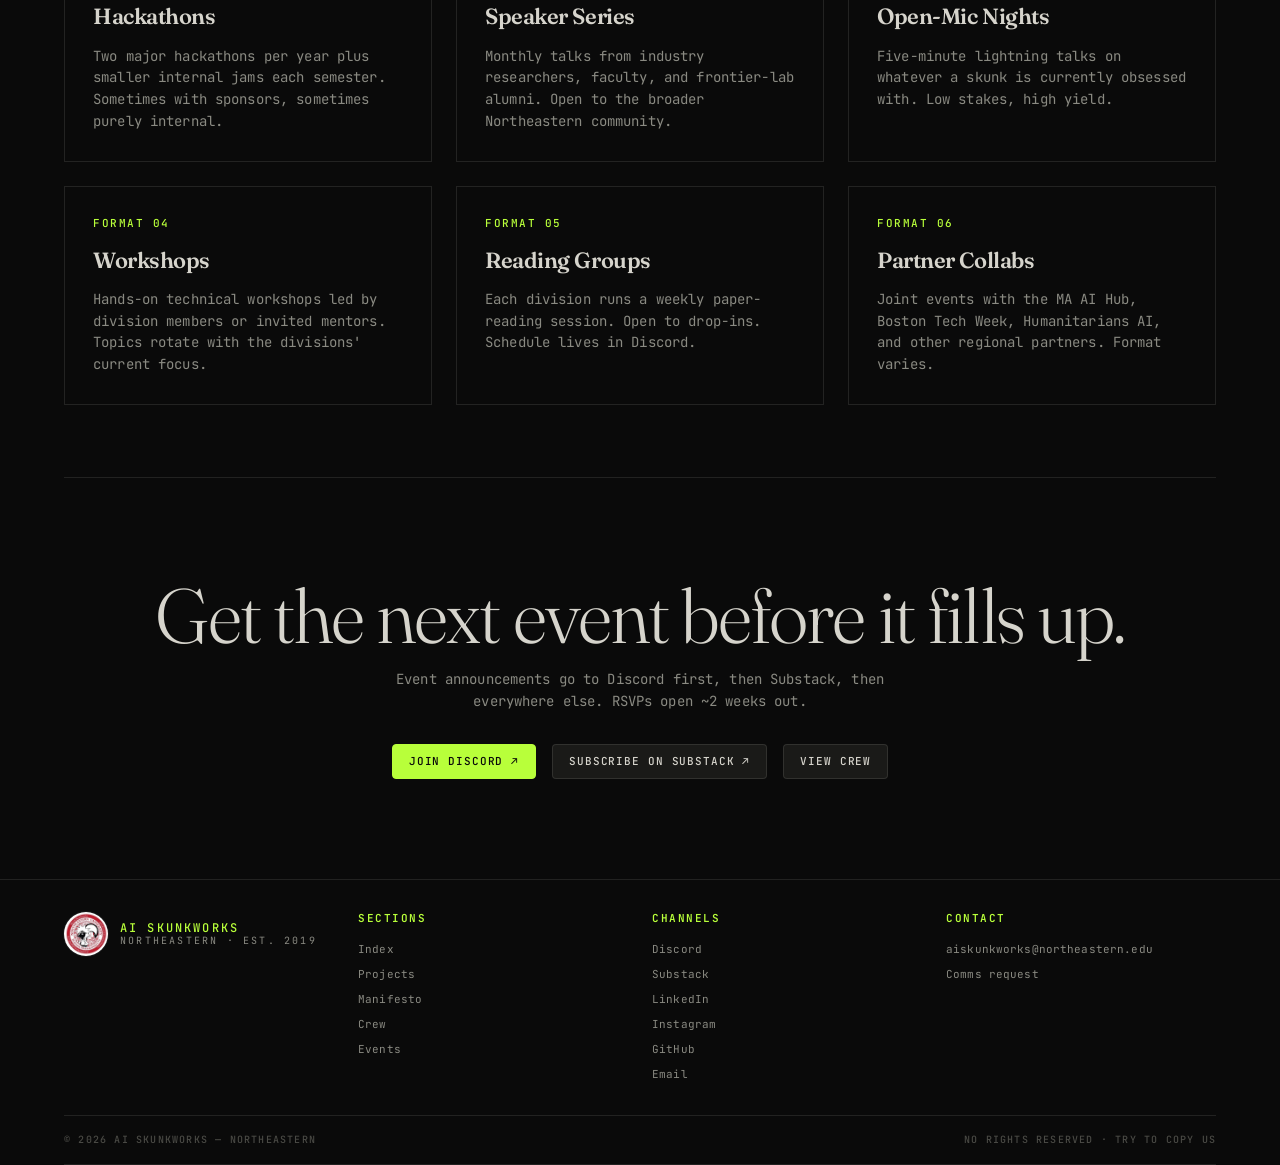
==== commit 710ef067: "feat: trim recent ops to real entries — JUN 2026 locked, MAY 27 + JAN 6 confirmed Co-authored-by: Cu" ====
--- a/events.html
+++ b/events.html
@@ -22,6 +22,19 @@
     <link rel="stylesheet" href="styles/components.css" />
     <link rel="stylesheet" href="styles/layout.css" />
     <link rel="stylesheet" href="styles/pages-events.css" />
+    <noscript
+      ><style
+        >.event-card[data-state="locked"] .event-card__body,
+        .event-log__entry[data-state="locked"] .event-log__body {
+          filter: none !important;
+          opacity: 1 !important;
+        }
+        .event-card__reveal,
+        .event-log__reveal {
+          display: none !important;
+        }</style
+      ></noscript
+    >
   </head>
   <body>
     <div class="site-shell">
@@ -77,55 +90,103 @@
             <p class="section-head__sub">Active intake. RSVP via Discord.</p>
           </header>
           <div class="events-upcoming__grid">
-            <article class="event-card">
-              <div class="event-card__date-block">
-                <span class="event-card__day event-card__day--tbd">TBD</span>
+            <article class="event-card" data-state="locked">
+              <div class="event-card__date">
+                <span class="event-card__date-num">TBD</span>
                 <span class="event-card__date-meta">Fall 2026</span>
               </div>
-              <span class="event-card__tag">HACKATHON · CAMPUS · COMET TRACK</span>
+              <div class="event-card__tag">HACKATHON · CAMPUS · COMET TRACK</div>
               <h3 class="event-card__title">Northeastern Skunkworks Hackathon</h3>
-              <p class="event-card__body">
-                48 hours. Multiple tracks including a dedicated agentic-browser track sponsored by Perplexity featuring
-                Comet. Cross-tab research agents, productivity automation, and accessibility builds. Prizes, mentors, and
-                the usual late-night pizza calculus. Open to all Northeastern students.
-              </p>
-              <footer class="event-card__foot">
+              <div class="event-card__body-wrap" id="evt-hack-2026-body">
+                <p class="event-card__body">
+                  48 hours. Multiple tracks including a dedicated agentic-browser track sponsored by Perplexity featuring
+                  Comet. Cross-tab research agents, productivity automation, and accessibility builds. Prizes, mentors,
+                  and the usual late-night pizza calculus. Open to all Northeastern students.
+                </p>
+                <button
+                  class="event-card__reveal"
+                  type="button"
+                  aria-expanded="false"
+                  aria-controls="evt-hack-2026-body"
+                >
+                  <span class="event-card__lock-icon" aria-hidden="true">
+                    <svg viewBox="0 0 16 16" width="14" height="14" fill="none" stroke="currentColor" stroke-width="1.5">
+                      <rect x="3" y="7" width="10" height="7" rx="1" />
+                      <path d="M 5 7 V 5 a 3 3 0 0 1 6 0 V 7" />
+                    </svg>
+                  </span>
+                  <span class="event-card__lock-text">Details soon — tap to peek</span>
+                </button>
+              </div>
+              <footer class="event-card__footer">
                 <span class="event-card__location">ISEC · Northeastern</span>
-                <a class="event-card__rsvp" href="#hackathon-fall-2026">Details soon ↗</a>
+                <a class="event-card__rsvp" href="#discord-invite" data-discord-invite>Notify me ↗</a>
               </footer>
             </article>
-            <article class="event-card">
-              <div class="event-card__date-block">
-                <span class="event-card__day event-card__day--tbd">TBD</span>
+            <article class="event-card" data-state="locked">
+              <div class="event-card__date">
+                <span class="event-card__date-num">TBD</span>
                 <span class="event-card__date-meta">Q3 2026</span>
               </div>
-              <span class="event-card__tag">SOLO · SKUNKWORKS</span>
+              <div class="event-card__tag">SOLO · SKUNKWORKS</div>
               <h3 class="event-card__title">Speaker Night — frontier-lab researchers</h3>
-              <p class="event-card__body">
-                Quarterly speaker series. Bringing in researchers from frontier labs and adjacent institutions. Past
-                speakers from Anthropic, MIT, Mass General, and Squark.ai. Date and lineup announced via Discord.
-              </p>
-              <footer class="event-card__foot">
+              <div class="event-card__body-wrap" id="evt-speaker-2026-body">
+                <p class="event-card__body">
+                  Quarterly speaker series. Bringing in researchers from frontier labs and adjacent institutions. Past
+                  speakers from Anthropic, MIT, Mass General, and Squark.ai. Date and lineup announced via Discord.
+                </p>
+                <button
+                  class="event-card__reveal"
+                  type="button"
+                  aria-expanded="false"
+                  aria-controls="evt-speaker-2026-body"
+                >
+                  <span class="event-card__lock-icon" aria-hidden="true">
+                    <svg viewBox="0 0 16 16" width="14" height="14" fill="none" stroke="currentColor" stroke-width="1.5">
+                      <rect x="3" y="7" width="10" height="7" rx="1" />
+                      <path d="M 5 7 V 5 a 3 3 0 0 1 6 0 V 7" />
+                    </svg>
+                  </span>
+                  <span class="event-card__lock-text">Details soon — tap to peek</span>
+                </button>
+              </div>
+              <footer class="event-card__footer">
                 <span class="event-card__location">Format TBD</span>
                 <a class="event-card__rsvp" href="#substack" target="_blank" rel="noopener noreferrer">Subscribe ↗</a
                 ><!-- TODO: paste Substack URL (likely aiskunkworks.substack.com) -->
               </footer>
             </article>
-            <article class="event-card">
-              <div class="event-card__date-block">
-                <span class="event-card__day event-card__day--tbd">TBD</span>
+            <article class="event-card" data-state="locked">
+              <div class="event-card__date">
+                <span class="event-card__date-num">TBD</span>
                 <span class="event-card__date-meta">Q4 2026</span>
               </div>
-              <span class="event-card__tag">COLLAB · PARTNER ORG</span>
+              <div class="event-card__tag">COLLAB · PARTNER ORG</div>
               <h3 class="event-card__title">Cross-org Hack-Jam</h3>
-              <p class="event-card__body">
-                Joint build session with one of our partner organizations. Format TBD. Prior collabs have included the MA
-                AI Hub and Boston Tech Week. Watch Discord for partner reveal and date.
-              </p>
-              <footer class="event-card__foot">
+              <div class="event-card__body-wrap" id="evt-hackjam-2026-body">
+                <p class="event-card__body">
+                  Joint build session with one of our partner organizations — conversations underway with The Open
+                  Accelerator (Red Hat × IBM × MA AI Hub). Format TBD. Prior collabs have included the MA AI Hub and Boston
+                  Tech Week. Watch Discord for partner reveal and date.
+                </p>
+                <button
+                  class="event-card__reveal"
+                  type="button"
+                  aria-expanded="false"
+                  aria-controls="evt-hackjam-2026-body"
+                >
+                  <span class="event-card__lock-icon" aria-hidden="true">
+                    <svg viewBox="0 0 16 16" width="14" height="14" fill="none" stroke="currentColor" stroke-width="1.5">
+                      <rect x="3" y="7" width="10" height="7" rx="1" />
+                      <path d="M 5 7 V 5 a 3 3 0 0 1 6 0 V 7" />
+                    </svg>
+                  </span>
+                  <span class="event-card__lock-text">Details soon — tap to peek</span>
+                </button>
+              </div>
+              <footer class="event-card__footer">
                 <span class="event-card__location">TBD</span>
-                <a class="event-card__rsvp" href="#discord-invite">Watch this space ↗</a
-                ><!-- TODO: paste Discord invite URL -->
+                <a class="event-card__rsvp" href="#discord-invite" data-discord-invite>Watch Discord ↗</a>
               </footer>
             </article>
           </div>
@@ -138,6 +199,46 @@
             <h2 id="recent-heading">What we ran lately.</h2>
           </header>
           <ol class="event-log">
+            <li class="event-log__entry" data-state="locked">
+              <div class="event-log__meta">
+                <span class="event-log__meta-date">JUN / 2026</span>
+                <span class="event-log__meta-tag">SOLO · SKUNKWORKS</span>
+                <p class="event-log__stat">details landing soon</p>
+              </div>
+              <div class="event-log__content">
+                <h3 class="event-log__title">Keeping it Cool</h3>
+                <div class="event-log__body-wrap" id="evt-cool-jun-2026-body">
+                  <p class="event-log__body">
+                    An AI Skunkworks original — format and specifics being locked in. A summer field operation that leans
+                    into what the unit does best: bring people into the room, give them a real problem, leave space for
+                    the bug to become the discovery. Theme, lineup, venue, and date drop together once the working group
+                    greenlights. Watch Discord.
+                  </p>
+                  <button
+                    class="event-card__reveal event-log__reveal"
+                    type="button"
+                    aria-expanded="false"
+                    aria-controls="evt-cool-jun-2026-body"
+                  >
+                    <span class="event-card__lock-icon" aria-hidden="true">
+                      <svg viewBox="0 0 16 16" width="14" height="14" fill="none" stroke="currentColor" stroke-width="1.5">
+                        <rect x="3" y="7" width="10" height="7" rx="1" />
+                        <path d="M 5 7 V 5 a 3 3 0 0 1 6 0 V 7" />
+                      </svg>
+                    </span>
+                    <span class="event-card__lock-text">Locked — tap for what we can share</span>
+                  </button>
+                </div>
+                <ul class="event-log__chips">
+                  <li class="event-chip">SKUNKWORKS ORIGINAL</li>
+                  <li class="event-chip">SUMMER OPS</li>
+                  <li class="event-chip">TBD</li>
+                </ul>
+                <p class="event-log__cta">
+                  <a href="#discord-invite" data-discord-invite>Get notified ↗</a>
+                </p>
+              </div>
+            </li>
             <li class="event-log__entry">
               <div class="event-log__meta">
                 <span class="event-log__meta-date">MAY 27 / 2026</span>
@@ -160,75 +261,21 @@
             </li>
             <li class="event-log__entry">
               <div class="event-log__meta">
-                <span class="event-log__meta-date">APR / 2026</span>
+                <span class="event-log__meta-date">JAN 6 / 2026</span>
                 <span class="event-log__meta-tag">SOLO · SKUNKWORKS</span>
-                <p class="event-log__stat">~30 skunks deployed</p>
+                <p class="event-log__stat">[N] skunks deployed<!-- TODO: confirm headcount --></p>
               </div>
               <div class="event-log__content">
-                <h3 class="event-log__title">Revival Kickoff</h3>
+                <h3 class="event-log__title">Revival</h3>
                 <p class="event-log__body">
-                  Internal relaunch event. New cohort intake, division leads named, charter ratified. Closed-door working
-                  session followed by Discord onboarding for incoming members. The moment the unit went operational again
-                  after the 2022–2024 quiet period.
+                  The unit went operational again. New charter ratified, six divisions stood up, intake reopened, Discord
+                  pinged for the first time in two years. Affiliation with Humanitarians AI formalized as the institutional
+                  partner. The 2022–2024 quiet period ends here.
                 </p>
                 <ul class="event-log__chips">
-                  <li class="event-chip">INTERNAL</li>
-                  <li class="event-chip">COHORT INTAKE</li>
-                </ul>
-              </div>
-            </li>
-            <!-- PLACEHOLDER: replace with real event before publishing -->
-            <li class="event-log__entry">
-              <div class="event-log__meta">
-                <span class="event-log__meta-date">FEB / 2026</span>
-                <span class="event-log__meta-tag">COLLAB · PARTNER ORG</span>
-                <p class="event-log__stat">8 skunks deployed</p>
-              </div>
-              <div class="event-log__content">
-                <h3 class="event-log__title">Winter Hack-Jam (placeholder)</h3>
-                <p class="event-log__body">
-                  Placeholder entry for a prior partner build session. Replace with the actual event name, date, and field
-                  report before publishing the public log.
-                </p>
-                <ul class="event-log__chips">
-                  <li class="event-chip">PARTNER TBD</li>
-                  <li class="event-chip">HACK-JAM</li>
-                </ul>
-              </div>
-            </li>
-            <li class="event-log__entry">
-              <div class="event-log__meta">
-                <span class="event-log__meta-date">NOV / 2025</span>
-                <span class="event-log__meta-tag">SOLO · SKUNKWORKS</span>
-                <p class="event-log__stat">15 skunks deployed</p>
-              </div>
-              <div class="event-log__content">
-                <h3 class="event-log__title">Fall Speaker Night (placeholder)</h3>
-                <p class="event-log__body">
-                  Placeholder for a completed speaker series installment. Swap in the real lineup, venue, and takeaways
-                  when confirmed with division leads.
-                </p>
-                <ul class="event-log__chips">
-                  <li class="event-chip">SPEAKER SERIES</li>
-                  <li class="event-chip">OPEN CAMPUS</li>
-                </ul>
-              </div>
-            </li>
-            <li class="event-log__entry">
-              <div class="event-log__meta">
-                <span class="event-log__meta-date">SEP / 2025</span>
-                <span class="event-log__meta-tag">HACKATHON · INTERNAL</span>
-                <p class="event-log__stat">20 skunks deployed</p>
-              </div>
-              <div class="event-log__content">
-                <h3 class="event-log__title">Internal Build Sprint (placeholder)</h3>
-                <p class="event-log__body">
-                  Placeholder for an internal semester kickoff hackathon or build sprint. Update with division outputs,
-                  winning projects, and any external judges before go-live.
-                </p>
-                <ul class="event-log__chips">
-                  <li class="event-chip">INTERNAL</li>
-                  <li class="event-chip">BUILD SPRINT</li>
+                  <li class="event-chip">REVIVAL</li>
+                  <li class="event-chip">CHARTER RATIFIED</li>
+                  <li class="event-chip">DIVISIONS ACTIVE</li>
                 </ul>
               </div>
             </li>
--- a/styles/pages-events.css
+++ b/styles/pages-events.css
@@ -123,11 +123,11 @@
   border: 1px solid var(--line);
 }
 
-.event-card__date-block {
+.event-card__date {
   margin-bottom: var(--space-md);
 }
 
-.event-card__day {
+.event-card__date-num {
   display: block;
   font-family: var(--serif);
   font-size: 64px;
@@ -137,11 +137,6 @@
   color: var(--accent);
 }
 
-.event-card__day--tbd {
-  font-style: italic;
-  color: var(--ink-dim);
-}
-
 .event-card__date-meta {
   display: block;
   margin-top: var(--space-2xs);
@@ -173,16 +168,20 @@
   color: var(--ink);
 }
 
+.event-card__body-wrap {
+  flex: 1;
+  margin-bottom: var(--space-md);
+}
+
 .event-card__body {
-  flex: 1;
-  margin: 0 0 var(--space-md);
+  margin: 0;
   font-family: var(--mono);
   font-size: var(--type-body);
   line-height: 1.6;
   color: var(--ink-dim);
 }
 
-.event-card__foot {
+.event-card__footer {
   display: flex;
   flex-wrap: wrap;
   align-items: center;
@@ -209,6 +208,152 @@
 
 .event-card__rsvp:hover {
   color: var(--ink);
+}
+
+/* ——— Locked events (cards + timeline) ——— */
+.event-card[data-state="locked"],
+.event-log__entry[data-state="locked"] {
+  position: relative;
+}
+
+.event-card[data-state="locked"] .event-card__body-wrap,
+.event-log__entry[data-state="locked"] .event-log__body-wrap {
+  position: relative;
+  overflow: hidden;
+}
+
+.event-card[data-state="locked"] .event-card__body,
+.event-log__entry[data-state="locked"] .event-log__body {
+  filter: blur(7px);
+  opacity: 0.6;
+  user-select: none;
+  pointer-events: none;
+  transition:
+    filter 0.4s ease,
+    opacity 0.4s ease;
+  transform: translateZ(0);
+}
+
+.event-card[data-state="locked"].is-revealed .event-card__body,
+.event-log__entry[data-state="locked"].is-revealed .event-log__body {
+  filter: blur(0);
+  opacity: 1;
+  user-select: text;
+  pointer-events: auto;
+}
+
+.event-card__reveal,
+.event-log__reveal {
+  position: absolute;
+  top: 50%;
+  left: 50%;
+  transform: translate(-50%, -50%);
+  display: inline-flex;
+  align-items: center;
+  gap: 8px;
+  padding: 8px 16px;
+  background: rgba(184, 255, 58, 0.1);
+  border: 1px solid var(--accent-dim);
+  color: var(--accent);
+  font-family: var(--mono);
+  font-size: 10px;
+  font-weight: 500;
+  letter-spacing: 0.22em;
+  text-transform: uppercase;
+  cursor: pointer;
+  border-radius: 999px;
+  transition:
+    background 0.2s ease,
+    border-color 0.2s ease,
+    transform 0.2s ease;
+  white-space: nowrap;
+  backdrop-filter: blur(2px);
+  -webkit-backdrop-filter: blur(2px);
+}
+
+.event-card__reveal:hover,
+.event-log__reveal:hover {
+  background: rgba(184, 255, 58, 0.18);
+  border-color: var(--accent);
+  transform: translate(-50%, -50%) scale(1.02);
+}
+
+.event-card__reveal:focus-visible,
+.event-log__reveal:focus-visible {
+  outline: 2px solid var(--accent);
+  outline-offset: 3px;
+}
+
+.event-card__lock-icon {
+  display: inline-flex;
+  align-items: center;
+  color: var(--accent);
+}
+
+.event-card[data-state="locked"].is-revealed .event-card__reveal,
+.event-log__entry[data-state="locked"].is-revealed .event-log__reveal {
+  position: static;
+  transform: none;
+  margin-top: 12px;
+  padding: 4px 12px;
+  font-size: 9px;
+  background: transparent;
+  border-color: var(--ink-faint);
+  color: var(--ink-dim);
+  backdrop-filter: none;
+  -webkit-backdrop-filter: none;
+}
+
+.event-card[data-state="locked"].is-revealed .event-card__reveal:hover,
+.event-log__entry[data-state="locked"].is-revealed .event-log__reveal:hover {
+  border-color: var(--accent-dim);
+  color: var(--accent);
+  transform: scale(1.02);
+}
+
+.event-card[data-state="locked"].is-revealed .event-card__lock-text::before,
+.event-log__entry[data-state="locked"].is-revealed .event-card__lock-text::before {
+  content: "↑ ";
+}
+
+.event-card[data-state="locked"]::after {
+  content: "TBD · DETAILS PROVISIONAL";
+  position: absolute;
+  top: 14px;
+  right: 14px;
+  font-family: var(--mono);
+  font-size: 8.5px;
+  font-weight: 500;
+  letter-spacing: 0.25em;
+  color: var(--accent);
+  padding: 4px 10px;
+  border: 1px solid var(--accent-dim);
+  background: rgba(184, 255, 58, 0.06);
+  border-radius: 999px;
+  pointer-events: none;
+}
+
+.event-log__entry[data-state="locked"] .event-log__body-wrap::before {
+  content: "TBD · DETAILS PROVISIONAL";
+  position: absolute;
+  top: 0;
+  right: 0;
+  font-family: var(--mono);
+  font-size: 8.5px;
+  font-weight: 500;
+  letter-spacing: 0.25em;
+  color: var(--accent);
+  padding: 4px 10px;
+  border: 1px solid var(--accent-dim);
+  background: rgba(184, 255, 58, 0.06);
+  border-radius: 999px;
+  pointer-events: none;
+  z-index: 1;
+}
+
+.event-card[data-state="locked"] .event-card__date-num {
+  color: var(--ink-dim);
+  font-style: italic;
 }
 
 /* ——— B: Recent log ——— */
@@ -297,12 +442,39 @@
   color: var(--ink);
 }
 
+.event-log__body-wrap {
+  margin-bottom: var(--space-sm);
+}
+
 .event-log__body {
-  margin: 0 0 var(--space-sm);
+  margin: 0;
   font-family: var(--mono);
   font-size: var(--type-body);
   line-height: 1.6;
   color: var(--ink-dim);
+}
+
+.event-log__content > .event-log__body {
+  margin-bottom: var(--space-sm);
+}
+
+.event-log__cta {
+  margin: var(--space-sm) 0 0;
+  font-family: var(--mono);
+  font-size: var(--type-mono-label);
+  font-weight: 500;
+  letter-spacing: 0.08em;
+  text-transform: uppercase;
+}
+
+.event-log__cta a {
+  color: var(--accent);
+  text-decoration: none;
+  transition: color var(--duration-fast) var(--ease-out);
+}
+
+.event-log__cta a:hover {
+  color: var(--ink);
 }
 
 .event-log__chips {
@@ -419,6 +591,24 @@
   .formats-grid {
     grid-template-columns: 1fr;
   }
+
+  .event-card__reveal,
+  .event-log__reveal {
+    padding: 6px 12px;
+    font-size: 9px;
+  }
+}
+
+@media (prefers-reduced-motion: reduce) {
+  .event-card[data-state="locked"] .event-card__body,
+  .event-log__entry[data-state="locked"] .event-log__body {
+    transition-duration: 0s;
+  }
+
+  .event-card__reveal,
+  .event-log__reveal {
+    transition: none;
+  }
 }
 
 @media (max-width: 56rem) {
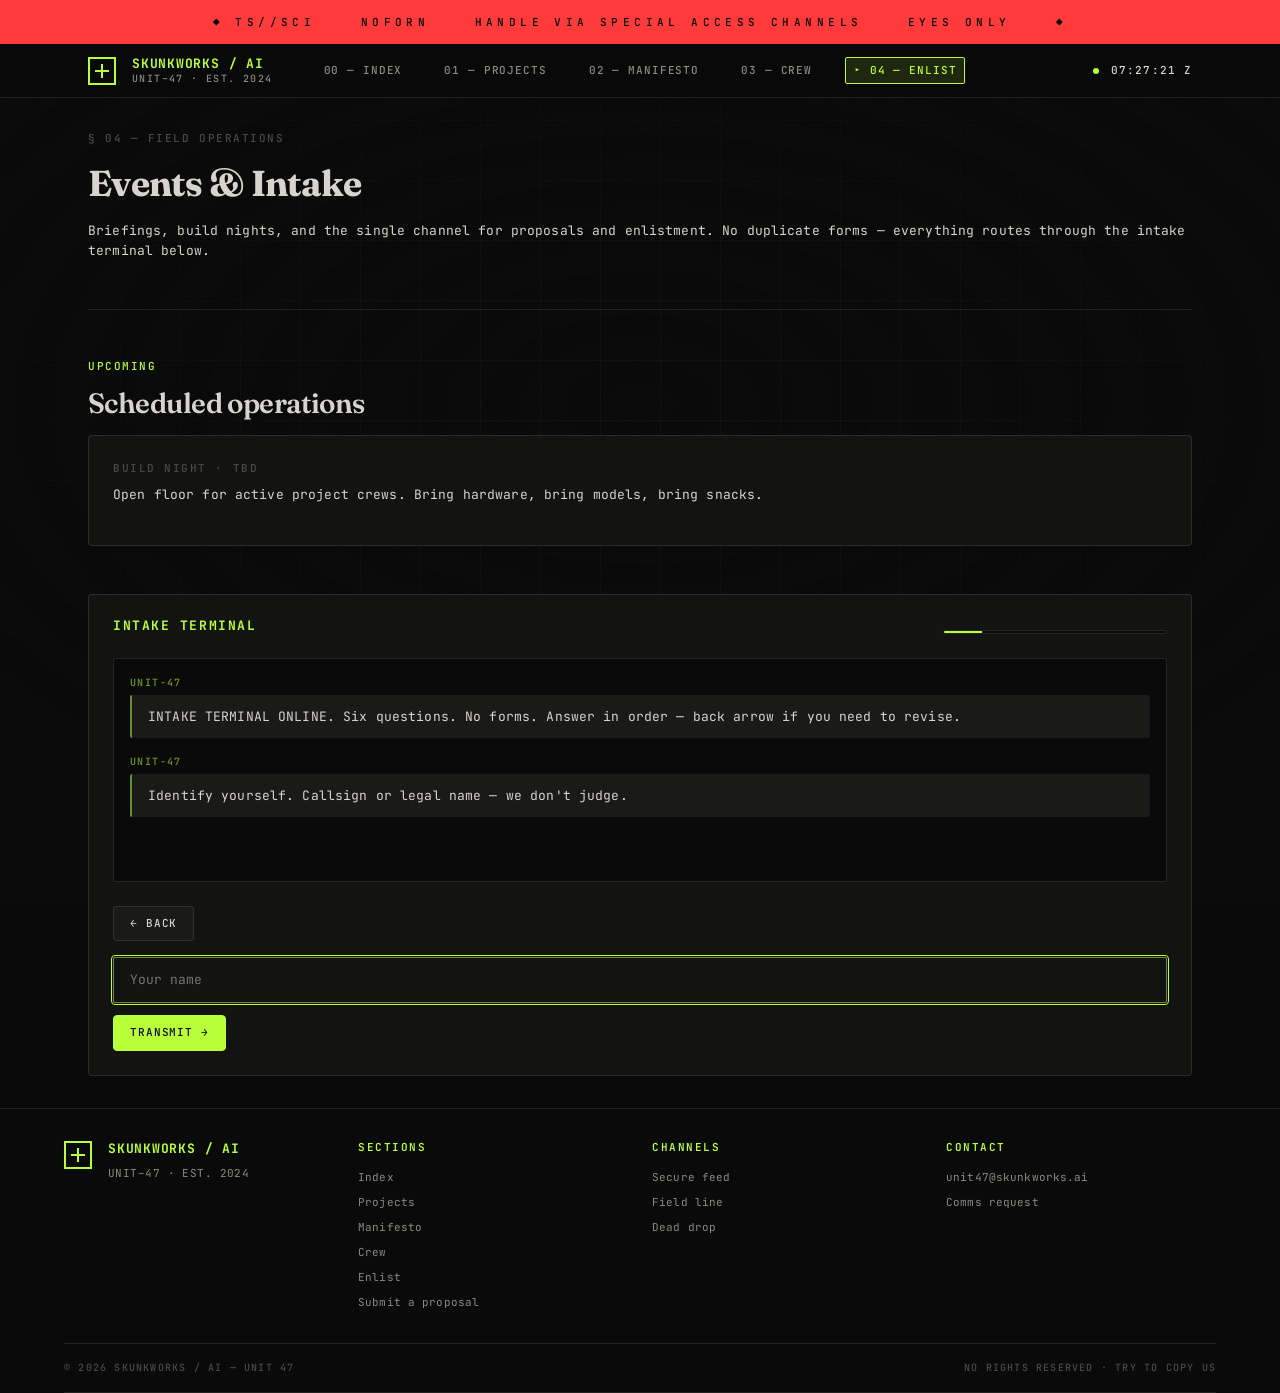
==== commit 6af4dd48: "feat: conversational chatbot intake on events page, replaces static forms" ====
--- a/events.html
+++ b/events.html
@@ -4,13 +4,6 @@
     <meta charset="utf-8" />
     <meta name="viewport" content="width=device-width, initial-scale=1" />
     <title>Events — AI Skunkworks</title>
-    <meta
-      name="description"
-      content="Hackathons, speaker nights, workshops, and field operations for Northeastern AI Skunkworks — upcoming events, recent field reports, and standing formats."
-    />
-    <link rel="icon" type="image/jpeg" href="assets/skunkworks-logo.jpg" />
-    <meta property="og:image" content="https://skunk.ai/assets/skunkworks-logo.jpg" />
-    <meta property="og:url" content="https://skunk.ai/events.html" />
     <link rel="preconnect" href="https://fonts.googleapis.com" />
     <link rel="preconnect" href="https://fonts.gstatic.com" crossorigin />
     <link
@@ -21,20 +14,6 @@
     <link rel="stylesheet" href="styles/base.css" />
     <link rel="stylesheet" href="styles/components.css" />
     <link rel="stylesheet" href="styles/layout.css" />
-    <link rel="stylesheet" href="styles/pages-events.css" />
-    <noscript
-      ><style
-        >.event-card[data-state="locked"] .event-card__body,
-        .event-log__entry[data-state="locked"] .event-log__body {
-          filter: none !important;
-          opacity: 1 !important;
-        }
-        .event-card__reveal,
-        .event-log__reveal {
-          display: none !important;
-        }</style
-      ></noscript
-    >
   </head>
   <body>
     <div class="site-shell">
@@ -43,17 +22,11 @@
       </div>
       <header class="site-sticky-nav">
         <div class="site-sticky-nav__inner">
-          <a class="site-brand" href="index.html" aria-label="AI Skunkworks — home">
-            <img
-              class="site-brand__logo"
-              src="assets/skunkworks-logo.jpg"
-              alt="AI Skunkworks logo — Northeastern University, Boston"
-              width="44"
-              height="44"
-            />
-            <span class="site-brand__wordmark">
-              <strong>AI Skunkworks</strong>
-              <small>Northeastern · est. 2019</small>
+          <a class="site-sticky-nav__brand" href="index.html">
+            <span class="brand-mark" aria-hidden="true"></span>
+            <span class="site-sticky-nav__brand-text">
+              <span class="site-sticky-nav__brand-title">SKUNKWORKS / AI</span>
+              <span class="site-sticky-nav__brand-sub">UNIT–47 · EST. 2024</span>
             </span>
           </a>
           <nav class="site-sticky-nav__links" aria-label="Primary">
@@ -61,7 +34,7 @@
             <a href="projects.html">01 — Projects</a>
             <a href="manifesto.html">02 — Manifesto</a>
             <a href="people.html">03 — Crew</a>
-            <a href="events.html" aria-current="page">04 — Events</a>
+            <a href="events.html#intake-terminal" aria-current="page">04 — Enlist</a>
           </nav>
           <div class="site-sticky-nav__meta">
             <span class="site-sticky-nav__pulse" aria-hidden="true"></span>
@@ -69,286 +42,84 @@
           </div>
         </div>
       </header>
-      <main class="site-main site-main--events" id="main">
-        <section class="events-hero events-wrap" aria-labelledby="events-hero-title">
-          <p class="events-hero__eyebrow">§ 04 — FIELD OPERATIONS</p>
-          <h1 class="events-hero__title" id="events-hero-title">
-            <span class="events-hero__line events-hero__line--italic">field</span>
-            <span class="events-hero__line events-hero__line--bold">operations</span>
-          </h1>
-          <p class="events-hero__lead">
-            Hackathons, speaker nights, workshops, hack-jams, and the occasional unscheduled all-nighter. Collaborative
-            events with partner orgs and solo runs by the unit. Public log below.
+      <main class="site-main" id="main">
+        <header class="page-hero">
+          <p class="page-hero__label">§ 04 — Field Operations</p>
+          <h1>Events &amp; Intake</h1>
+          <p>
+            Briefings, build nights, and the single channel for proposals and enlistment.
+            No duplicate forms — everything routes through the intake terminal below.
           </p>
-        </section>
+        </header>
 
-        <section class="events-upcoming events-wrap" aria-labelledby="upcoming-heading">
-          <header class="section-head">
-            <span class="section-num">§ 04.A</span>
-            <p class="section-head__eyebrow">UPCOMING OPERATIONS</p>
-            <h2 id="upcoming-heading">On the schedule.</h2>
-            <p class="section-head__sub">Active intake. RSVP via Discord.</p>
-          </header>
-          <div class="events-upcoming__grid">
-            <article class="event-card" data-state="locked">
-              <div class="event-card__date">
-                <span class="event-card__date-num">TBD</span>
-                <span class="event-card__date-meta">Fall 2026</span>
-              </div>
-              <div class="event-card__tag">HACKATHON · CAMPUS · COMET TRACK</div>
-              <h3 class="event-card__title">Northeastern Skunkworks Hackathon</h3>
-              <div class="event-card__body-wrap" id="evt-hack-2026-body">
-                <p class="event-card__body">
-                  48 hours. Multiple tracks including a dedicated agentic-browser track sponsored by Perplexity featuring
-                  Comet. Cross-tab research agents, productivity automation, and accessibility builds. Prizes, mentors,
-                  and the usual late-night pizza calculus. Open to all Northeastern students.
-                </p>
-                <button
-                  class="event-card__reveal"
-                  type="button"
-                  aria-expanded="false"
-                  aria-controls="evt-hack-2026-body"
-                >
-                  <span class="event-card__lock-icon" aria-hidden="true">
-                    <svg viewBox="0 0 16 16" width="14" height="14" fill="none" stroke="currentColor" stroke-width="1.5">
-                      <rect x="3" y="7" width="10" height="7" rx="1" />
-                      <path d="M 5 7 V 5 a 3 3 0 0 1 6 0 V 7" />
-                    </svg>
-                  </span>
-                  <span class="event-card__lock-text">Details soon — tap to peek</span>
-                </button>
-              </div>
-              <footer class="event-card__footer">
-                <span class="event-card__location">ISEC · Northeastern</span>
-                <a class="event-card__rsvp" href="#discord-invite" data-discord-invite>Notify me ↗</a>
-              </footer>
-            </article>
-            <article class="event-card" data-state="locked">
-              <div class="event-card__date">
-                <span class="event-card__date-num">TBD</span>
-                <span class="event-card__date-meta">Q3 2026</span>
-              </div>
-              <div class="event-card__tag">SOLO · SKUNKWORKS</div>
-              <h3 class="event-card__title">Speaker Night — frontier-lab researchers</h3>
-              <div class="event-card__body-wrap" id="evt-speaker-2026-body">
-                <p class="event-card__body">
-                  Quarterly speaker series. Bringing in researchers from frontier labs and adjacent institutions. Past
-                  speakers from Anthropic, MIT, Mass General, and Squark.ai. Date and lineup announced via Discord.
-                </p>
-                <button
-                  class="event-card__reveal"
-                  type="button"
-                  aria-expanded="false"
-                  aria-controls="evt-speaker-2026-body"
-                >
-                  <span class="event-card__lock-icon" aria-hidden="true">
-                    <svg viewBox="0 0 16 16" width="14" height="14" fill="none" stroke="currentColor" stroke-width="1.5">
-                      <rect x="3" y="7" width="10" height="7" rx="1" />
-                      <path d="M 5 7 V 5 a 3 3 0 0 1 6 0 V 7" />
-                    </svg>
-                  </span>
-                  <span class="event-card__lock-text">Details soon — tap to peek</span>
-                </button>
-              </div>
-              <footer class="event-card__footer">
-                <span class="event-card__location">Format TBD</span>
-                <a class="event-card__rsvp" href="#substack" target="_blank" rel="noopener noreferrer">Subscribe ↗</a
-                ><!-- TODO: paste Substack URL (likely aiskunkworks.substack.com) -->
-              </footer>
-            </article>
-            <article class="event-card" data-state="locked">
-              <div class="event-card__date">
-                <span class="event-card__date-num">TBD</span>
-                <span class="event-card__date-meta">Q4 2026</span>
-              </div>
-              <div class="event-card__tag">COLLAB · PARTNER ORG</div>
-              <h3 class="event-card__title">Cross-org Hack-Jam</h3>
-              <div class="event-card__body-wrap" id="evt-hackjam-2026-body">
-                <p class="event-card__body">
-                  Joint build session with one of our partner organizations — conversations underway with The Open
-                  Accelerator (Red Hat × IBM × MA AI Hub). Format TBD. Prior collabs have included the MA AI Hub and Boston
-                  Tech Week. Watch Discord for partner reveal and date.
-                </p>
-                <button
-                  class="event-card__reveal"
-                  type="button"
-                  aria-expanded="false"
-                  aria-controls="evt-hackjam-2026-body"
-                >
-                  <span class="event-card__lock-icon" aria-hidden="true">
-                    <svg viewBox="0 0 16 16" width="14" height="14" fill="none" stroke="currentColor" stroke-width="1.5">
-                      <rect x="3" y="7" width="10" height="7" rx="1" />
-                      <path d="M 5 7 V 5 a 3 3 0 0 1 6 0 V 7" />
-                    </svg>
-                  </span>
-                  <span class="event-card__lock-text">Details soon — tap to peek</span>
-                </button>
-              </div>
-              <footer class="event-card__footer">
-                <span class="event-card__location">TBD</span>
-                <a class="event-card__rsvp" href="#discord-invite" data-discord-invite>Watch Discord ↗</a>
-              </footer>
-            </article>
+        <section class="page-section" aria-labelledby="events-upcoming">
+          <p class="page-section__label">Upcoming</p>
+          <h2 id="events-upcoming">Scheduled operations</h2>
+          <div class="card">
+            <p class="card__label">Build Night · TBD</p>
+            <p>Open floor for active project crews. Bring hardware, bring models, bring snacks.</p>
           </div>
         </section>
 
-        <section class="events-recent events-wrap" aria-labelledby="recent-heading">
-          <header class="section-head">
-            <span class="section-num">§ 04.B</span>
-            <p class="section-head__eyebrow">RECENT OPERATIONS</p>
-            <h2 id="recent-heading">What we ran lately.</h2>
-          </header>
-          <ol class="event-log">
-            <li class="event-log__entry" data-state="locked">
-              <div class="event-log__meta">
-                <span class="event-log__meta-date">JUN / 2026</span>
-                <span class="event-log__meta-tag">SOLO · SKUNKWORKS</span>
-                <p class="event-log__stat">details landing soon</p>
+        <!--
+          Part 5 — Submission wiring (see intake spec):
+          Option B: set SUBMISSION_ENDPOINT in scripts/intake.js to your Google Apps Script web app URL.
+          Option C (default): mailto fallback to unit47@skunkworks.ai — zero backend.
+          Confirmation only on 2xx fetch responses; retry button on failure.
+        -->
+        <section
+          id="intake-terminal"
+          class="intake-terminal card"
+          aria-labelledby="intake-terminal-title"
+        >
+          <div class="intake-terminal__header">
+            <h2 id="intake-terminal-title" class="intake-terminal__title">Intake Terminal</h2>
+            <div
+              class="intake-terminal__progress-wrap"
+              role="progressbar"
+              aria-valuemin="1"
+              aria-valuemax="6"
+              aria-valuenow="1"
+              aria-label="Intake progress"
+            >
+              <div class="intake-terminal__progress-track">
+                <div id="intake-progress-bar" class="intake-terminal__progress-bar"></div>
               </div>
-              <div class="event-log__content">
-                <h3 class="event-log__title">Keeping it Cool</h3>
-                <div class="event-log__body-wrap" id="evt-cool-jun-2026-body">
-                  <p class="event-log__body">
-                    An AI Skunkworks original — format and specifics being locked in. A summer field operation that leans
-                    into what the unit does best: bring people into the room, give them a real problem, leave space for
-                    the bug to become the discovery. Theme, lineup, venue, and date drop together once the working group
-                    greenlights. Watch Discord.
-                  </p>
-                  <button
-                    class="event-card__reveal event-log__reveal"
-                    type="button"
-                    aria-expanded="false"
-                    aria-controls="evt-cool-jun-2026-body"
-                  >
-                    <span class="event-card__lock-icon" aria-hidden="true">
-                      <svg viewBox="0 0 16 16" width="14" height="14" fill="none" stroke="currentColor" stroke-width="1.5">
-                        <rect x="3" y="7" width="10" height="7" rx="1" />
-                        <path d="M 5 7 V 5 a 3 3 0 0 1 6 0 V 7" />
-                      </svg>
-                    </span>
-                    <span class="event-card__lock-text">Locked — tap for what we can share</span>
-                  </button>
-                </div>
-                <ul class="event-log__chips">
-                  <li class="event-chip">SKUNKWORKS ORIGINAL</li>
-                  <li class="event-chip">SUMMER OPS</li>
-                  <li class="event-chip">TBD</li>
-                </ul>
-                <p class="event-log__cta">
-                  <a href="#discord-invite" data-discord-invite>Get notified ↗</a>
-                </p>
-              </div>
-            </li>
-            <li class="event-log__entry">
-              <div class="event-log__meta">
-                <span class="event-log__meta-date">MAY 27 / 2026</span>
-                <span class="event-log__meta-tag">COLLAB · MA AI HUB · BOSTON TECH WEEK</span>
-                <p class="event-log__stat">12 skunks deployed</p>
-              </div>
-              <div class="event-log__content">
-                <h3 class="event-log__title">Boston Tech Week</h3>
-                <p class="event-log__body">
-                  Joint event with the Massachusetts AI Hub during Boston Tech Week. Skunks ran a demo and discussion
-                  table covering ongoing research from the Causal Inference and Explainable AI divisions, plus open-floor
-                  Q&amp;A on student-led AI research at Northeastern. First major public appearance for the revived unit.
-                </p>
-                <ul class="event-log__chips">
-                  <li class="event-chip">MA AI HUB</li>
-                  <li class="event-chip">BOSTON TECH WEEK</li>
-                  <li class="event-chip">DEMO + DISCUSSION</li>
-                </ul>
-              </div>
-            </li>
-            <li class="event-log__entry">
-              <div class="event-log__meta">
-                <span class="event-log__meta-date">JAN 6 / 2026</span>
-                <span class="event-log__meta-tag">SOLO · SKUNKWORKS</span>
-                <p class="event-log__stat">[N] skunks deployed<!-- TODO: confirm headcount --></p>
-              </div>
-              <div class="event-log__content">
-                <h3 class="event-log__title">Revival</h3>
-                <p class="event-log__body">
-                  The unit went operational again. New charter ratified, six divisions stood up, intake reopened, Discord
-                  pinged for the first time in two years. Affiliation with Humanitarians AI formalized as the institutional
-                  partner. The 2022–2024 quiet period ends here.
-                </p>
-                <ul class="event-log__chips">
-                  <li class="event-chip">REVIVAL</li>
-                  <li class="event-chip">CHARTER RATIFIED</li>
-                  <li class="event-chip">DIVISIONS ACTIVE</li>
-                </ul>
-              </div>
-            </li>
-          </ol>
-        </section>
+            </div>
+          </div>
 
-        <section class="events-formats events-wrap" aria-labelledby="formats-heading">
-          <header class="section-head">
-            <span class="section-num">§ 04.C</span>
-            <p class="section-head__eyebrow">STANDING FORMATS</p>
-            <h2 id="formats-heading">What we run on rotation.</h2>
-          </header>
-          <div class="formats-grid">
-            <article class="format-card">
-              <span class="format-card__num">FORMAT 01</span>
-              <h3 class="format-card__title">Hackathons</h3>
-              <p class="format-card__body">
-                Two major hackathons per year plus smaller internal jams each semester. Sometimes with sponsors, sometimes
-                purely internal.
-              </p>
-            </article>
-            <article class="format-card">
-              <span class="format-card__num">FORMAT 02</span>
-              <h3 class="format-card__title">Speaker Series</h3>
-              <p class="format-card__body">
-                Monthly talks from industry researchers, faculty, and frontier-lab alumni. Open to the broader Northeastern
-                community.
-              </p>
-            </article>
-            <article class="format-card">
-              <span class="format-card__num">FORMAT 03</span>
-              <h3 class="format-card__title">Open-Mic Nights</h3>
-              <p class="format-card__body">
-                Five-minute lightning talks on whatever a skunk is currently obsessed with. Low stakes, high yield.
-              </p>
-            </article>
-            <article class="format-card">
-              <span class="format-card__num">FORMAT 04</span>
-              <h3 class="format-card__title">Workshops</h3>
-              <p class="format-card__body">
-                Hands-on technical workshops led by division members or invited mentors. Topics rotate with the divisions'
-                current focus.
-              </p>
-            </article>
-            <article class="format-card">
-              <span class="format-card__num">FORMAT 05</span>
-              <h3 class="format-card__title">Reading Groups</h3>
-              <p class="format-card__body">
-                Each division runs a weekly paper-reading session. Open to drop-ins. Schedule lives in Discord.
-              </p>
-            </article>
-            <article class="format-card">
-              <span class="format-card__num">FORMAT 06</span>
-              <h3 class="format-card__title">Partner Collabs</h3>
-              <p class="format-card__body">
-                Joint events with the MA AI Hub, Boston Tech Week, Humanitarians AI, and other regional partners. Format
-                varies.
-              </p>
-            </article>
-          </div>
-        </section>
+          <span id="intake-step-announcer" class="visually-hidden" aria-live="assertive"></span>
 
-        <section class="events-loop events-wrap" aria-labelledby="loop-heading">
-          <h2 class="events-loop__title" id="loop-heading">Get the next event before it fills up.</h2>
-          <p class="events-loop__sub">
-            Event announcements go to Discord first, then Substack, then everywhere else. RSVPs open ~2 weeks out.
-          </p>
-          <div class="events-loop__actions">
-            <a class="btn btn--primary" href="#discord-invite">Join Discord ↗</a
-            ><!-- TODO: paste Discord invite URL -->
-            <a class="btn" href="#substack" target="_blank" rel="noopener noreferrer">Subscribe on Substack ↗</a
-            ><!-- TODO: paste Substack URL (likely aiskunkworks.substack.com) -->
-            <a class="btn" href="people.html">View Crew</a>
+          <noscript>
+            <p class="intake-terminal__noscript">
+              JavaScript is required for the conversational intake.
+              <a href="mailto:unit47@skunkworks.ai?subject=%5BINTAKE%5D%20Proposal">
+                Email unit47@skunkworks.ai
+              </a>
+              with your name, project idea, and how to reach you.
+            </p>
+          </noscript>
+
+          <div
+            id="intake-log"
+            class="intake-terminal__log"
+            aria-live="polite"
+            aria-atomic="false"
+            role="log"
+            aria-label="Intake conversation"
+          ></div>
+
+          <div class="intake-terminal__controls">
+            <button
+              type="button"
+              id="intake-back"
+              class="btn intake-terminal__back"
+              aria-label="Go back to previous question"
+              hidden
+            >
+              ← Back
+            </button>
+            <div id="intake-input-host"></div>
           </div>
         </section>
       </main>
@@ -357,19 +128,11 @@
           <div class="site-footer__grid">
             <div class="site-footer__col site-footer__col--brand">
               <div class="site-footer__brand">
-                <a class="site-brand" href="index.html" aria-label="AI Skunkworks — home">
-                  <img
-                    class="site-brand__logo"
-                    src="assets/skunkworks-logo.jpg"
-                    alt=""
-                    width="44"
-                    height="44"
-                  />
-                  <span class="site-brand__wordmark">
-                    <strong>AI Skunkworks</strong>
-                    <small>Northeastern · est. 2019</small>
-                  </span>
-                </a>
+                <span class="brand-mark" aria-hidden="true"></span>
+                <div class="site-footer__brand-copy">
+                  <span class="site-footer__brand-name">SKUNKWORKS / AI</span>
+                  <p class="site-footer__tagline">UNIT–47 · EST. 2024</p>
+                </div>
               </div>
             </div>
             <div class="site-footer__col">
@@ -379,54 +142,34 @@
                 <li><a href="projects.html">Projects</a></li>
                 <li><a href="manifesto.html">Manifesto</a></li>
                 <li><a href="people.html">Crew</a></li>
-                <li><a href="events.html">Events</a></li>
+                <li><a href="events.html#intake-terminal">Enlist</a></li>
+                <li><a href="events.html#intake-terminal">Submit a proposal</a></li>
               </ul>
             </div>
             <div class="site-footer__col">
               <h2 class="site-footer__col-title">Channels</h2>
               <ul class="site-footer__list">
-                <li>
-                  <a href="#discord-invite" target="_blank" rel="noopener noreferrer">Discord</a
-                  ><!-- TODO: paste Discord invite URL -->
-                </li>
-                <li>
-                  <a href="#substack" target="_blank" rel="noopener noreferrer">Substack</a
-                  ><!-- TODO: paste Substack URL (likely aiskunkworks.substack.com) -->
-                </li>
-                <li>
-                  <a
-                    href="https://www.linkedin.com/company/aiskunkworks/"
-                    target="_blank"
-                    rel="noopener noreferrer"
-                    >LinkedIn</a
-                  >
-                </li>
-                <li>
-                  <a href="https://instagram.com/aiskunkworks" target="_blank" rel="noopener noreferrer"
-                    >Instagram</a
-                  >
-                </li>
-                <li>
-                  <a href="https://github.com/skunkworksneu" target="_blank" rel="noopener noreferrer">GitHub</a>
-                </li>
-                <li><a href="mailto:aiskunkworks@northeastern.edu">Email</a></li>
+                <li><a href="#secure-feed">Secure feed</a></li>
+                <li><a href="#field-line">Field line</a></li>
+                <li><a href="#dead-drop">Dead drop</a></li>
               </ul>
             </div>
             <div class="site-footer__col">
               <h2 class="site-footer__col-title">Contact</h2>
               <ul class="site-footer__list">
-                <li><a href="mailto:aiskunkworks@northeastern.edu">aiskunkworks@northeastern.edu</a></li>
+                <li><a href="mailto:unit47@skunkworks.ai">unit47@skunkworks.ai</a></li>
                 <li><a href="#comms">Comms request</a></li>
               </ul>
             </div>
           </div>
           <div class="site-footer__strip">
-            <span>© 2026 AI Skunkworks — Northeastern</span>
+            <span>© 2026 SKUNKWORKS / AI — UNIT 47</span>
             <span>NO RIGHTS RESERVED · TRY TO COPY US</span>
           </div>
         </div>
       </footer>
     </div>
     <script src="scripts/main.js" defer></script>
+    <script src="scripts/intake.js" defer></script>
   </body>
 </html>
--- a/styles/base.css
+++ b/styles/base.css
@@ -147,6 +147,18 @@
   color: var(--paper);
 }
 
+.visually-hidden {
+  position: absolute;
+  width: 1px;
+  height: 1px;
+  padding: 0;
+  margin: -1px;
+  overflow: hidden;
+  clip: rect(0, 0, 0, 0);
+  white-space: nowrap;
+  border: 0;
+}
+
 /* Scrollbars (Firefox + WebKit) */
 * {
   scrollbar-width: thin;
--- a/styles/components.css
+++ b/styles/components.css
@@ -55,67 +55,74 @@
   gap: var(--space-sm);
 }
 
-.site-brand {
+.site-sticky-nav__brand {
   display: inline-flex;
   align-items: center;
-  gap: 12px;
+  gap: var(--space-sm);
   text-decoration: none;
-  color: var(--ink);
-}
-
-.site-sticky-nav__inner .site-brand {
+  color: inherit;
   justify-self: start;
 }
 
-.site-brand:focus-visible {
+.site-sticky-nav__brand:focus-visible {
   outline: 1px solid var(--accent);
   outline-offset: 4px;
 }
 
-.site-brand__logo {
-  width: var(--brand-h);
-  height: var(--brand-h);
-  border-radius: 50%;
+.brand-mark {
+  position: relative;
   display: block;
+  width: 28px;
+  height: 28px;
   flex-shrink: 0;
-  background: var(--paper);
-  box-shadow: 0 0 0 1px rgba(255, 255, 255, 0.06);
-  transition:
-    box-shadow 0.2s ease,
-    transform 0.2s ease;
-}
-
-.site-brand:hover .site-brand__logo {
-  box-shadow:
-    0 0 0 1px var(--accent),
-    0 0 12px rgba(184, 255, 58, 0.25);
-}
-
-.site-brand__wordmark {
+  border: 2px solid var(--accent);
+  box-sizing: border-box;
+}
+
+.brand-mark::before,
+.brand-mark::after {
+  content: "";
+  position: absolute;
+  left: 50%;
+  top: 50%;
+  transform: translate(-50%, -50%);
+  background-color: var(--accent);
+  pointer-events: none;
+}
+
+.brand-mark::before {
+  width: 14px;
+  height: 2px;
+}
+
+.brand-mark::after {
+  width: 2px;
+  height: 14px;
+}
+
+.site-sticky-nav__brand-text {
   display: flex;
   flex-direction: column;
-  font-family: var(--mono);
-  font-size: 12px;
-  letter-spacing: 0.18em;
-  text-transform: uppercase;
+  gap: 0.1rem;
   line-height: 1.2;
 }
 
-.site-brand__wordmark strong {
-  color: var(--accent);
-  font-weight: 500;
-}
-
-.site-brand__wordmark small {
+.site-sticky-nav__brand-title {
+  font-family: var(--mono);
+  font-size: var(--text-sm);
+  font-weight: 700;
+  letter-spacing: 0.06em;
+  text-transform: uppercase;
+  color: var(--accent);
+}
+
+.site-sticky-nav__brand-sub {
+  font-family: var(--mono);
+  font-size: 10px;
+  font-weight: 500;
+  letter-spacing: 0.14em;
+  text-transform: uppercase;
   color: var(--ink-dim);
-  font-size: 10px;
-  letter-spacing: 0.22em;
-}
-
-@media (max-width: 720px) {
-  .site-brand__wordmark {
-    display: none;
-  }
 }
 
 .site-sticky-nav__links {
@@ -216,7 +223,7 @@
     justify-items: stretch;
   }
 
-  .site-sticky-nav__inner .site-brand {
+  .site-sticky-nav__brand {
     justify-self: start;
   }
 
@@ -325,3 +332,169 @@
   outline-offset: 1px;
   border-color: var(--accent-dim);
 }
+
+/* ——— Intake terminal (events.html) ——— */
+.intake-terminal {
+  scroll-margin-top: calc(var(--classification-banner-h) + 80px);
+}
+
+.intake-terminal__header {
+  display: flex;
+  flex-wrap: wrap;
+  align-items: flex-end;
+  justify-content: space-between;
+  gap: var(--space-sm);
+  margin-bottom: var(--space-md);
+}
+
+.intake-terminal__title {
+  margin: 0;
+  font-family: var(--mono);
+  font-size: var(--text-sm);
+  font-weight: 700;
+  letter-spacing: 0.12em;
+  text-transform: uppercase;
+  color: var(--accent);
+}
+
+.intake-terminal__progress-wrap {
+  flex: 1;
+  min-width: 8rem;
+  max-width: 14rem;
+}
+
+.intake-terminal__progress-track {
+  height: 4px;
+  background: var(--paper);
+  border: 1px solid var(--line);
+  border-radius: var(--radius-sm);
+  overflow: hidden;
+}
+
+.intake-terminal__progress-bar {
+  height: 100%;
+  width: 0;
+  background: var(--accent);
+  transition: width var(--duration-base) var(--ease-out);
+}
+
+.intake-terminal__log {
+  min-height: 14rem;
+  max-height: 22rem;
+  overflow-y: auto;
+  padding: var(--space-sm);
+  margin-bottom: var(--space-md);
+  border: 1px solid var(--line);
+  border-radius: var(--radius-sm);
+  background: var(--paper);
+}
+
+.intake-terminal__msg {
+  margin-bottom: var(--space-sm);
+}
+
+.intake-terminal__msg-label {
+  display: block;
+  font-size: 10px;
+  font-weight: 600;
+  letter-spacing: 0.14em;
+  text-transform: uppercase;
+  color: var(--ink-faint);
+  margin-bottom: var(--space-3xs);
+}
+
+.intake-terminal__msg--bot .intake-terminal__msg-label {
+  color: var(--accent-dim);
+}
+
+.intake-terminal__msg-text {
+  margin: 0;
+  padding: var(--space-xs) var(--space-sm);
+  border-radius: var(--radius-sm);
+  line-height: 1.5;
+}
+
+.intake-terminal__msg--bot .intake-terminal__msg-text {
+  background: var(--paper-3);
+  border-left: 2px solid var(--accent-dim);
+}
+
+.intake-terminal__msg--user .intake-terminal__msg-text {
+  background: color-mix(in srgb, var(--accent) 8%, var(--paper-2));
+  border-left: 2px solid var(--accent);
+  text-align: right;
+}
+
+.intake-terminal__controls {
+  display: flex;
+  flex-direction: column;
+  gap: var(--space-sm);
+}
+
+.intake-terminal__back {
+  align-self: flex-start;
+}
+
+.intake-terminal__input-row {
+  display: flex;
+  flex-direction: column;
+  gap: var(--space-xs);
+}
+
+.intake-terminal__field {
+  width: 100%;
+  padding: var(--space-xs) var(--space-sm);
+  border: 1px solid var(--line);
+  border-radius: var(--radius-sm);
+  background: var(--paper-2);
+  color: var(--ink);
+  resize: vertical;
+}
+
+.intake-terminal__field:focus-visible {
+  outline: 1px solid var(--accent);
+  outline-offset: 1px;
+  border-color: var(--accent-dim);
+}
+
+.intake-terminal__error {
+  margin: 0;
+  font-size: var(--text-xs);
+  color: var(--classified);
+}
+
+.intake-terminal__send {
+  align-self: flex-start;
+}
+
+.intake-terminal__choices {
+  display: flex;
+  flex-wrap: wrap;
+  gap: var(--space-xs);
+}
+
+.intake-terminal__choice {
+  text-align: left;
+}
+
+.intake-terminal__status {
+  margin: 0;
+  font-size: var(--text-sm);
+  font-weight: 600;
+  letter-spacing: 0.08em;
+  text-transform: uppercase;
+}
+
+.intake-terminal__status--ok {
+  color: var(--accent);
+}
+
+.intake-terminal__noscript {
+  margin: 0 0 var(--space-md);
+  padding: var(--space-sm);
+  border: 1px solid var(--warn);
+  border-radius: var(--radius-sm);
+  background: color-mix(in srgb, var(--warn) 10%, var(--paper));
+  color: var(--ink);
+  font-size: var(--text-sm);
+}
--- a/styles/layout.css
+++ b/styles/layout.css
@@ -18,6 +18,92 @@
   padding: var(--space-lg) var(--space-md);
 }
 
+.page-hero {
+  margin-bottom: var(--space-xl);
+  padding-bottom: var(--space-lg);
+  border-bottom: 1px solid var(--line);
+}
+
+.page-hero__label {
+  font-size: var(--text-xs);
+  font-weight: 500;
+  letter-spacing: 0.14em;
+  text-transform: uppercase;
+  color: var(--ink-faint);
+  margin-bottom: var(--space-sm);
+}
+
+.page-hero__actions {
+  display: flex;
+  flex-wrap: wrap;
+  gap: var(--space-sm);
+  margin-top: var(--space-md);
+}
+
+.page-section {
+  margin-bottom: var(--space-xl);
+}
+
+.page-section__label {
+  font-size: var(--text-xs);
+  font-weight: 500;
+  letter-spacing: 0.14em;
+  text-transform: uppercase;
+  color: var(--accent);
+  margin-bottom: var(--space-xs);
+}
+
+.page-cta {
+  margin-top: var(--space-xl);
+  padding: var(--space-lg);
+  border: 1px solid var(--line);
+  border-radius: var(--radius-md);
+  background: var(--paper-2);
+  text-align: center;
+}
+
+.page-cta p {
+  margin-bottom: var(--space-md);
+  color: var(--ink-dim);
+}
+
+.accordion {
+  border: 1px solid var(--line);
+  border-radius: var(--radius-md);
+  background: var(--paper-2);
+}
+
+.accordion__item + .accordion__item {
+  border-top: 1px solid var(--line);
+}
+
+.accordion__trigger {
+  width: 100%;
+  display: flex;
+  align-items: center;
+  justify-content: space-between;
+  gap: var(--space-sm);
+  padding: var(--space-sm) var(--space-md);
+  border: none;
+  background: transparent;
+  color: var(--ink);
+  font-family: var(--mono);
+  font-size: var(--text-sm);
+  font-weight: 500;
+  letter-spacing: 0.06em;
+  text-align: left;
+  cursor: pointer;
+}
+
+.accordion__trigger:hover {
+  color: var(--accent);
+}
+
+.accordion__panel {
+  padding: 0 var(--space-md) var(--space-md);
+  color: var(--ink-dim);
+}
+
 .site-footer {
   position: relative;
   z-index: var(--z-content);
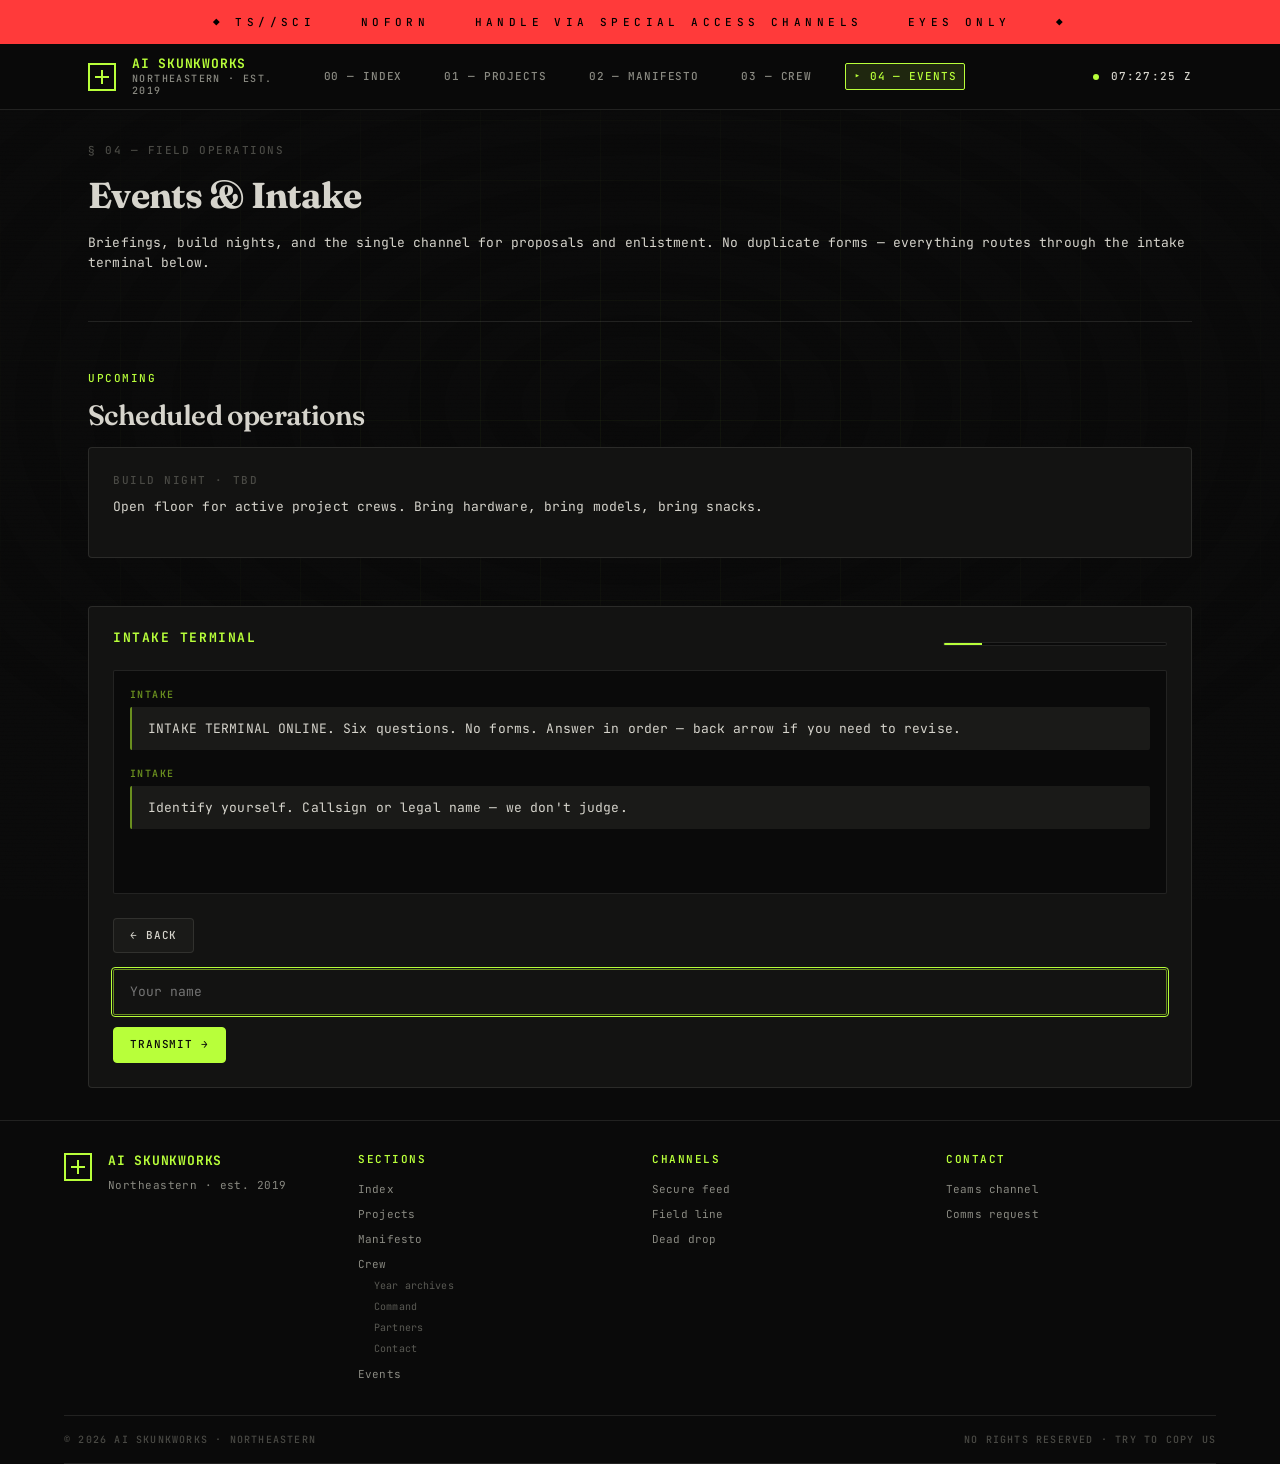
==== commit 4df966e7: "refactor: fold About into Crew page, sweep out UNIT-360/ENLIST/EST-2024 leftovers" ====
--- a/events.html
+++ b/events.html
@@ -25,8 +25,8 @@
           <a class="site-sticky-nav__brand" href="index.html">
             <span class="brand-mark" aria-hidden="true"></span>
             <span class="site-sticky-nav__brand-text">
-              <span class="site-sticky-nav__brand-title">SKUNKWORKS / AI</span>
-              <span class="site-sticky-nav__brand-sub">UNIT–47 · EST. 2024</span>
+              <span class="site-sticky-nav__brand-title">AI Skunkworks</span>
+              <span class="site-sticky-nav__brand-sub">Northeastern · est. 2019</span>
             </span>
           </a>
           <nav class="site-sticky-nav__links" aria-label="Primary">
@@ -34,14 +34,35 @@
             <a href="projects.html">01 — Projects</a>
             <a href="manifesto.html">02 — Manifesto</a>
             <a href="people.html">03 — Crew</a>
-            <a href="events.html#intake-terminal" aria-current="page">04 — Enlist</a>
+            <a href="events.html" aria-current="page">04 — Events</a>
           </nav>
           <div class="site-sticky-nav__meta">
             <span class="site-sticky-nav__pulse" aria-hidden="true"></span>
             <span id="clock" class="site-sticky-nav__clock">00:00:00 Z</span>
+            <button
+              type="button"
+              class="site-sticky-nav__toggle"
+              aria-expanded="false"
+              aria-controls="site-mobile-menu"
+              aria-label="Open menu"
+            >
+              <span class="site-sticky-nav__toggle-bar" aria-hidden="true"></span>
+              <span class="site-sticky-nav__toggle-bar" aria-hidden="true"></span>
+              <span class="site-sticky-nav__toggle-bar" aria-hidden="true"></span>
+            </button>
           </div>
         </div>
       </header>
+      <div id="site-mobile-menu" class="site-mobile-menu" hidden>
+        <button type="button" class="site-mobile-menu__close" aria-label="Close menu">×</button>
+        <nav class="site-mobile-menu__links" aria-label="Mobile primary">
+          <a href="index.html">00 — Index</a>
+          <a href="projects.html">01 — Projects</a>
+          <a href="manifesto.html">02 — Manifesto</a>
+          <a href="people.html">03 — Crew</a>
+          <a href="events.html" aria-current="page">04 — Events</a>
+        </nav>
+      </div>
       <main class="site-main" id="main">
         <header class="page-hero">
           <p class="page-hero__label">§ 04 — Field Operations</p>
@@ -64,7 +85,7 @@
         <!--
           Part 5 — Submission wiring (see intake spec):
           Option B: set SUBMISSION_ENDPOINT in scripts/intake.js to your Google Apps Script web app URL.
-          Option C (default): mailto fallback to unit47@skunkworks.ai — zero backend.
+          Option C (default): Teams channel fallback — zero backend.
           Confirmation only on 2xx fetch responses; retry button on failure.
         -->
         <section
@@ -93,8 +114,12 @@
           <noscript>
             <p class="intake-terminal__noscript">
               JavaScript is required for the conversational intake.
-              <a href="mailto:unit47@skunkworks.ai?subject=%5BINTAKE%5D%20Proposal">
-                Email unit47@skunkworks.ai
+              <a
+                href="https://teams.microsoft.com/l/team/19%3A7ACgmmCnJRhXGO6rRHUua4wjhAElX1LEaDPXNghBxdI1%40thread.tacv2/conversations?groupId=8d0df033-fecb-40db-aa49-140617ba3e18&amp;tenantId=a8eec281-aaa3-4dae-ac9b-9a398b9215e7"
+                target="_blank"
+                rel="noopener noreferrer"
+              >
+                Open the Teams channel
               </a>
               with your name, project idea, and how to reach you.
             </p>
@@ -130,8 +155,8 @@
               <div class="site-footer__brand">
                 <span class="brand-mark" aria-hidden="true"></span>
                 <div class="site-footer__brand-copy">
-                  <span class="site-footer__brand-name">SKUNKWORKS / AI</span>
-                  <p class="site-footer__tagline">UNIT–47 · EST. 2024</p>
+                  <span class="site-footer__brand-name">AI Skunkworks</span>
+                  <p class="site-footer__tagline">Northeastern · est. 2019</p>
                 </div>
               </div>
             </div>
@@ -141,9 +166,16 @@
                 <li><a href="index.html">Index</a></li>
                 <li><a href="projects.html">Projects</a></li>
                 <li><a href="manifesto.html">Manifesto</a></li>
-                <li><a href="people.html">Crew</a></li>
-                <li><a href="events.html#intake-terminal">Enlist</a></li>
-                <li><a href="events.html#intake-terminal">Submit a proposal</a></li>
+                <li>
+                  <a href="people.html">Crew</a>
+                  <ul class="site-footer__sublist">
+                    <li><a href="people.html#year-archives">Year archives</a></li>
+                    <li><a href="people.html#command">Command</a></li>
+                    <li><a href="people.html#partners">Partners</a></li>
+                    <li><a href="people.html#contact">Contact</a></li>
+                  </ul>
+                </li>
+                <li><a href="events.html">Events</a></li>
               </ul>
             </div>
             <div class="site-footer__col">
@@ -157,13 +189,13 @@
             <div class="site-footer__col">
               <h2 class="site-footer__col-title">Contact</h2>
               <ul class="site-footer__list">
-                <li><a href="mailto:unit47@skunkworks.ai">unit47@skunkworks.ai</a></li>
-                <li><a href="#comms">Comms request</a></li>
+                <li><a href="https://teams.microsoft.com/l/team/19%3A7ACgmmCnJRhXGO6rRHUua4wjhAElX1LEaDPXNghBxdI1%40thread.tacv2/conversations?groupId=8d0df033-fecb-40db-aa49-140617ba3e18&amp;tenantId=a8eec281-aaa3-4dae-ac9b-9a398b9215e7" target="_blank" rel="noopener noreferrer">Teams channel</a></li>
+                <li><a href="https://teams.microsoft.com/l/team/19%3A7ACgmmCnJRhXGO6rRHUua4wjhAElX1LEaDPXNghBxdI1%40thread.tacv2/conversations?groupId=8d0df033-fecb-40db-aa49-140617ba3e18&amp;tenantId=a8eec281-aaa3-4dae-ac9b-9a398b9215e7" target="_blank" rel="noopener noreferrer">Comms request</a></li>
               </ul>
             </div>
           </div>
           <div class="site-footer__strip">
-            <span>© 2026 SKUNKWORKS / AI — UNIT 47</span>
+            <span>© 2026 AI Skunkworks · Northeastern</span>
             <span>NO RIGHTS RESERVED · TRY TO COPY US</span>
           </div>
         </div>
--- a/styles/tokens.css
+++ b/styles/tokens.css
@@ -46,15 +46,10 @@
   --text-lg: 1.375rem;
   --text-xl: 1.75rem;
   --text-2xl: 2.25rem;
+  --type-h1-hero: clamp(2.25rem, 5vw, 3.25rem);
 
-  /* Type scale — semantic (Fraunces + body/mono) */
-  --type-h1-hero: clamp(60px, 10vw, 152px);
-  --type-h2-section: clamp(48px, 6vw, 88px);
-  --type-h3-card: clamp(24px, 2.4vw, 32px);
-  --type-pullprose: clamp(22px, 2.2vw, 28px);
-  --type-body-lg: 17px;
-  --type-body: 14px;
-  --type-mono-label: 11px;
+  /* Muted ink (footer sub-links) */
+  --ink-mute: #5a5a54;
 
   /* Radii */
   --radius-sm: 2px;
@@ -73,14 +68,8 @@
   --z-content: 10;
   --z-sticky-nav: 100;
   --z-classification: 101;
-
-  /* Brand */
-  --brand-h: 44px;
+  --z-mobile-menu: 200;
 
   /* Sticky chrome (classification banner height → nav offset) */
   --classification-banner-h: 2.75rem;
-  --sticky-nav-height: 3.25rem;
-  --year-jump-height: 2.75rem;
-  --accent-glow: color-mix(in srgb, var(--accent) 45%, transparent);
-  --z-year-jump: 90;
 }
--- a/styles/components.css
+++ b/styles/components.css
@@ -217,23 +217,131 @@
   font-variant-numeric: tabular-nums;
 }
 
-@media (max-width: 56rem) {
+.site-sticky-nav__toggle {
+  display: none;
+  flex-direction: column;
+  justify-content: center;
+  gap: 5px;
+  width: 2.25rem;
+  height: 2.25rem;
+  padding: 0;
+  border: 1px solid var(--line);
+  border-radius: var(--radius-sm);
+  background: var(--paper-3);
+  cursor: pointer;
+  justify-self: end;
+}
+
+.site-sticky-nav__toggle-bar {
+  display: block;
+  width: 1rem;
+  height: 2px;
+  margin: 0 auto;
+  background: var(--accent);
+}
+
+.site-sticky-nav__toggle:focus-visible {
+  outline: 1px solid var(--accent);
+  outline-offset: 3px;
+}
+
+.site-mobile-menu {
+  position: fixed;
+  inset: 0;
+  z-index: var(--z-mobile-menu);
+  display: flex;
+  flex-direction: column;
+  align-items: center;
+  justify-content: center;
+  background: var(--paper);
+  padding: var(--space-xl) var(--space-md);
+}
+
+.site-mobile-menu[hidden] {
+  display: none;
+}
+
+.site-mobile-menu__close {
+  position: absolute;
+  top: calc(var(--classification-banner-h) + var(--space-sm));
+  right: var(--space-md);
+  width: 2.5rem;
+  height: 2.5rem;
+  border: 1px solid var(--line);
+  border-radius: var(--radius-sm);
+  background: var(--paper-3);
+  color: var(--ink);
+  font-size: 1.5rem;
+  line-height: 1;
+  cursor: pointer;
+}
+
+.site-mobile-menu__close:focus-visible {
+  outline: 1px solid var(--accent);
+  outline-offset: 3px;
+}
+
+.site-mobile-menu__links {
+  display: flex;
+  flex-direction: column;
+  align-items: center;
+  gap: var(--space-lg);
+  list-style: none;
+  margin: 0;
+  padding: 0;
+}
+
+.site-mobile-menu__links a {
+  font-family: var(--serif);
+  font-size: 1.4375rem;
+  font-weight: 600;
+  color: var(--ink-dim);
+  text-decoration: none;
+  letter-spacing: -0.01em;
+  transition: color var(--duration-fast) var(--ease-out);
+}
+
+.site-mobile-menu__links a:hover,
+.site-mobile-menu__links a[aria-current="page"] {
+  color: var(--accent);
+}
+
+.site-mobile-menu__links a:focus-visible {
+  outline: 1px solid var(--accent);
+  outline-offset: 4px;
+}
+
+@media (max-width: 720px) {
   .site-sticky-nav__inner {
-    grid-template-columns: 1fr;
-    justify-items: stretch;
-  }
-
-  .site-sticky-nav__brand {
-    justify-self: start;
+    grid-template-columns: 1fr auto auto;
+    align-items: center;
   }
 
   .site-sticky-nav__links {
-    justify-self: stretch;
-    justify-content: flex-start;
+    display: none;
+  }
+
+  .site-sticky-nav__toggle {
+    display: inline-flex;
+  }
+
+  .site-sticky-nav__clock {
+    display: none;
   }
 
   .site-sticky-nav__meta {
-    justify-self: start;
+    justify-self: end;
+  }
+
+  .site-sticky-nav__brand-text {
+    min-width: 0;
+  }
+
+  .site-sticky-nav__brand-title {
+    white-space: nowrap;
+    overflow: hidden;
+    text-overflow: ellipsis;
+    max-width: 12rem;
   }
 }
 
--- a/styles/layout.css
+++ b/styles/layout.css
@@ -177,6 +177,28 @@
   color: var(--accent);
 }
 
+.site-footer__sublist {
+  list-style: none;
+  margin: var(--space-3xs) 0 0;
+  padding: 0 0 0 var(--space-sm);
+  display: flex;
+  flex-direction: column;
+  gap: var(--space-3xs);
+}
+
+.site-footer__sublist a {
+  font-size: 10px;
+  color: var(--ink-mute);
+}
+
+.site-footer__sublist a:hover {
+  color: var(--accent);
+}
+
+section[id] {
+  scroll-margin-top: calc(var(--classification-banner-h) + 80px);
+}
+
 .site-footer__tagline {
   margin: var(--space-2xs) 0 0;
   font-size: var(--text-xs);
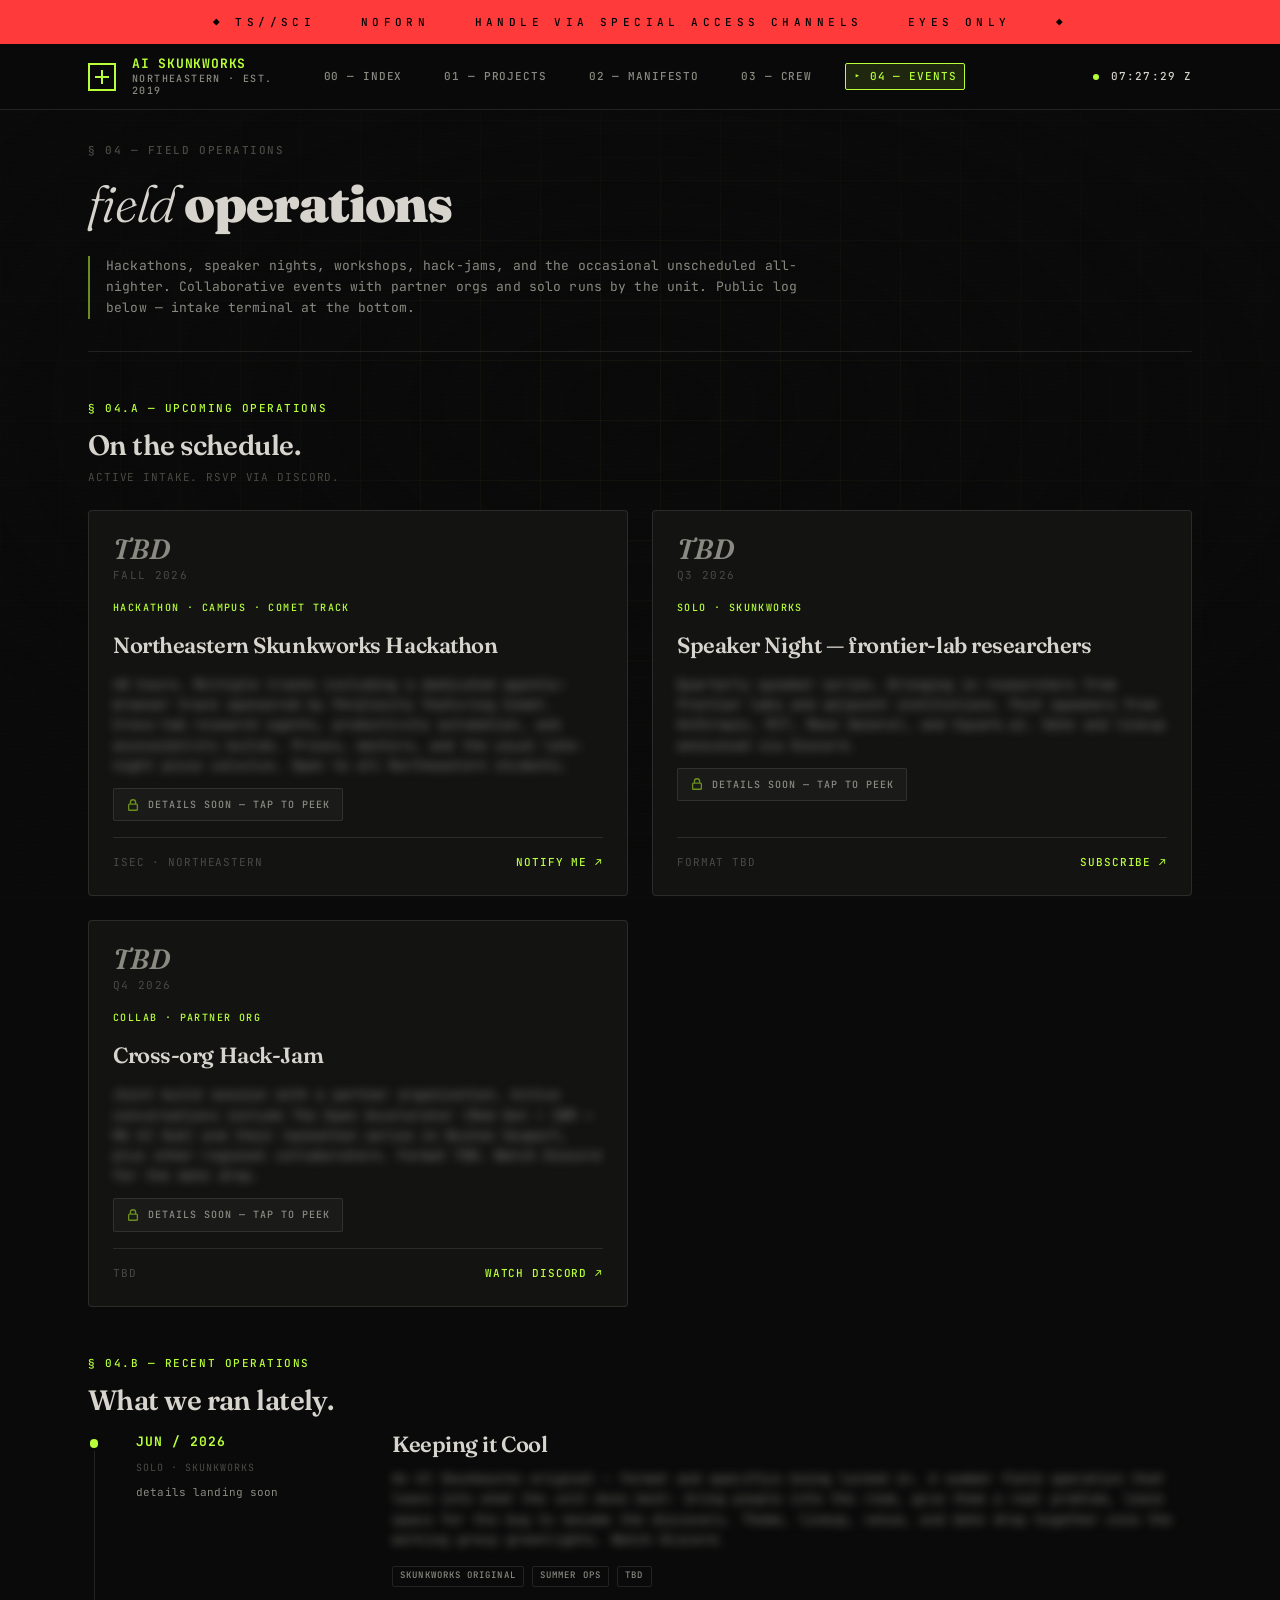
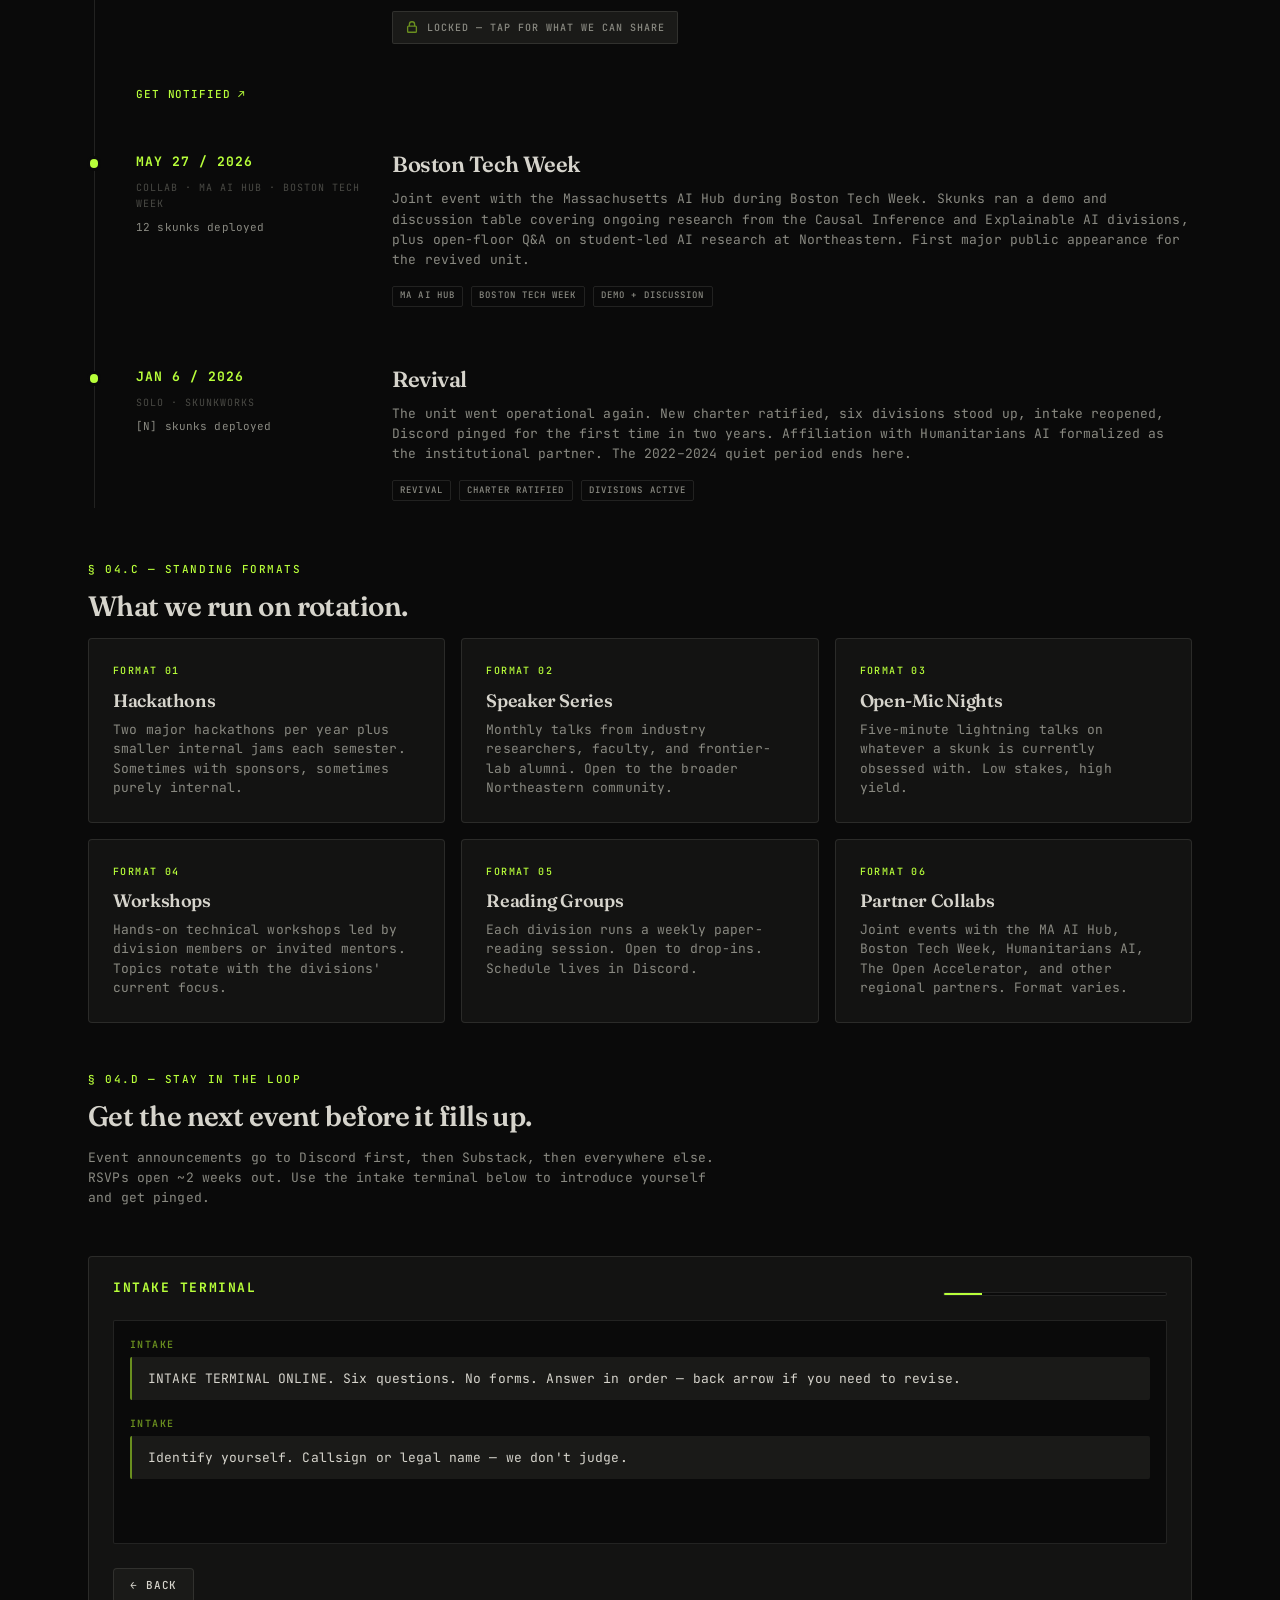
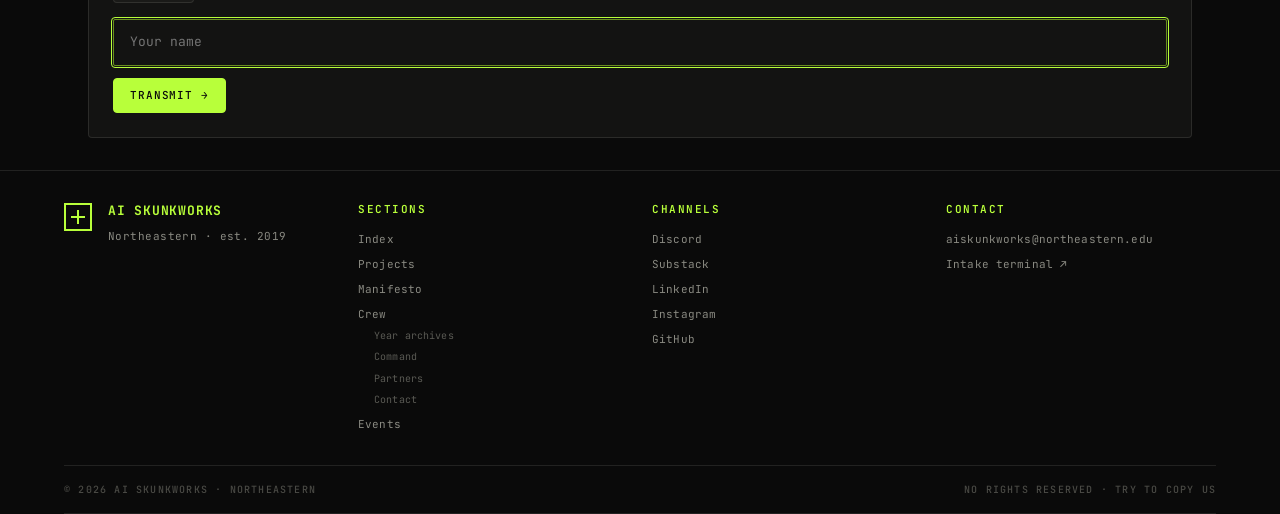
==== commit 26450755: "feat(events): fill in upcoming/recent/formats sections, blur-lock reveals, discord/substack channels" ====
--- a/events.html
+++ b/events.html
@@ -14,6 +14,7 @@
     <link rel="stylesheet" href="styles/base.css" />
     <link rel="stylesheet" href="styles/components.css" />
     <link rel="stylesheet" href="styles/layout.css" />
+    <link rel="stylesheet" href="styles/pages-events.css" />
   </head>
   <body>
     <div class="site-shell">
@@ -64,28 +65,216 @@
         </nav>
       </div>
       <main class="site-main" id="main">
-        <header class="page-hero">
+        <header class="page-hero events-hero">
           <p class="page-hero__label">§ 04 — Field Operations</p>
-          <h1>Events &amp; Intake</h1>
-          <p>
-            Briefings, build nights, and the single channel for proposals and enlistment.
-            No duplicate forms — everything routes through the intake terminal below.
+          <h1><em>field</em> <span>operations</span></h1>
+          <p class="events-hero__lead">
+            Hackathons, speaker nights, workshops, hack-jams, and the occasional unscheduled all-nighter. Collaborative events with partner orgs and solo runs by the unit. Public log below — intake terminal at the bottom.
           </p>
         </header>
 
-        <section class="page-section" aria-labelledby="events-upcoming">
-          <p class="page-section__label">Upcoming</p>
-          <h2 id="events-upcoming">Scheduled operations</h2>
-          <div class="card">
-            <p class="card__label">Build Night · TBD</p>
-            <p>Open floor for active project crews. Bring hardware, bring models, bring snacks.</p>
-          </div>
+        <section class="page-section" aria-labelledby="events-upcoming" id="upcoming">
+          <p class="page-section__label">§ 04.A — Upcoming Operations</p>
+          <h2 id="events-upcoming">On the schedule.</h2>
+          <p class="page-section__sub">Active intake. RSVP via Discord.</p>
+
+          <div class="upcoming-grid">
+            <article class="event-card" data-state="locked">
+              <div class="event-card__date">
+                <span class="event-card__date-num" style="font-style: italic; color: var(--ink-dim);">TBD</span>
+                <span class="event-card__date-meta">Fall 2026</span>
+              </div>
+              <div class="event-card__tag">HACKATHON · CAMPUS · COMET TRACK</div>
+              <h3 class="event-card__title">Northeastern Skunkworks Hackathon</h3>
+              <div class="event-card__body-wrap" id="evt-hack-2026-body">
+                <p class="event-card__body">48 hours. Multiple tracks including a dedicated agentic-browser track sponsored by Perplexity featuring Comet. Cross-tab research agents, productivity automation, and accessibility builds. Prizes, mentors, and the usual late-night pizza calculus. Open to all Northeastern students.</p>
+                <button class="event-card__reveal" type="button" aria-expanded="false" aria-controls="evt-hack-2026-body">
+                  <span class="event-card__lock-icon" aria-hidden="true">
+                    <svg viewBox="0 0 16 16" width="14" height="14" fill="none" stroke="currentColor" stroke-width="1.5">
+                      <rect x="3" y="7" width="10" height="7" rx="1"/>
+                      <path d="M 5 7 V 5 a 3 3 0 0 1 6 0 V 7"/>
+                    </svg>
+                  </span>
+                  <span class="event-card__lock-text">Details soon — tap to peek</span>
+                </button>
+              </div>
+              <div class="event-card__footer">
+                <span class="event-card__location">ISEC · Northeastern</span>
+                <a class="event-card__rsvp" href="#intake-terminal">Notify me ↗</a>
+              </div>
+            </article>
+
+            <article class="event-card" data-state="locked">
+              <div class="event-card__date">
+                <span class="event-card__date-num" style="font-style: italic; color: var(--ink-dim);">TBD</span>
+                <span class="event-card__date-meta">Q3 2026</span>
+              </div>
+              <div class="event-card__tag">SOLO · SKUNKWORKS</div>
+              <h3 class="event-card__title">Speaker Night — frontier-lab researchers</h3>
+              <div class="event-card__body-wrap" id="evt-speaker-2026-body">
+                <p class="event-card__body">Quarterly speaker series. Bringing in researchers from frontier labs and adjacent institutions. Past speakers from Anthropic, MIT, Mass General, and Squark.ai. Date and lineup announced via Discord.</p>
+                <button class="event-card__reveal" type="button" aria-expanded="false" aria-controls="evt-speaker-2026-body">
+                  <span class="event-card__lock-icon" aria-hidden="true">
+                    <svg viewBox="0 0 16 16" width="14" height="14" fill="none" stroke="currentColor" stroke-width="1.5">
+                      <rect x="3" y="7" width="10" height="7" rx="1"/>
+                      <path d="M 5 7 V 5 a 3 3 0 0 1 6 0 V 7"/>
+                    </svg>
+                  </span>
+                  <span class="event-card__lock-text">Details soon — tap to peek</span>
+                </button>
+              </div>
+              <div class="event-card__footer">
+                <span class="event-card__location">Format TBD</span>
+                <a class="event-card__rsvp" href="#intake-terminal">Subscribe ↗</a>
+              </div>
+            </article>
+
+            <article class="event-card" data-state="locked">
+              <div class="event-card__date">
+                <span class="event-card__date-num" style="font-style: italic; color: var(--ink-dim);">TBD</span>
+                <span class="event-card__date-meta">Q4 2026</span>
+              </div>
+              <div class="event-card__tag">COLLAB · PARTNER ORG</div>
+              <h3 class="event-card__title">Cross-org Hack-Jam</h3>
+              <div class="event-card__body-wrap" id="evt-collab-2026-body">
+                <p class="event-card__body">Joint build session with a partner organization. Active conversations include The Open Accelerator (Red Hat × IBM × MA AI Hub) and their hackathon series in Boston Seaport, plus other regional collaborators. Format TBD. Watch Discord for the date drop.</p>
+                <button class="event-card__reveal" type="button" aria-expanded="false" aria-controls="evt-collab-2026-body">
+                  <span class="event-card__lock-icon" aria-hidden="true">
+                    <svg viewBox="0 0 16 16" width="14" height="14" fill="none" stroke="currentColor" stroke-width="1.5">
+                      <rect x="3" y="7" width="10" height="7" rx="1"/>
+                      <path d="M 5 7 V 5 a 3 3 0 0 1 6 0 V 7"/>
+                    </svg>
+                  </span>
+                  <span class="event-card__lock-text">Details soon — tap to peek</span>
+                </button>
+              </div>
+              <div class="event-card__footer">
+                <span class="event-card__location">TBD</span>
+                <a class="event-card__rsvp" href="#intake-terminal">Watch Discord ↗</a>
+              </div>
+            </article>
+          </div>
+        </section>
+
+        <section class="page-section" aria-labelledby="events-recent" id="recent">
+          <p class="page-section__label">§ 04.B — Recent Operations</p>
+          <h2 id="events-recent">What we ran lately.</h2>
+
+          <div class="event-timeline">
+            <article class="event-log" data-state="locked">
+              <div class="event-log__date">
+                <span class="event-log__date-num">JUN / 2026</span>
+                <span class="event-log__date-tag">SOLO · SKUNKWORKS</span>
+                <span class="event-log__stat">details landing soon</span>
+              </div>
+              <div class="event-log__body-wrap" id="log-jun-2026-body">
+                <h3 class="event-log__title">Keeping it Cool</h3>
+                <p class="event-log__body">An AI Skunkworks original — format and specifics being locked in. A summer field operation that leans into what the unit does best: bring people into the room, give them a real problem, leave space for the bug to become the discovery. Theme, lineup, venue, and date drop together once the working group greenlights. Watch Discord.</p>
+                <div class="event-log__chips">
+                  <span class="event-log__chip">SKUNKWORKS ORIGINAL</span>
+                  <span class="event-log__chip">SUMMER OPS</span>
+                  <span class="event-log__chip">TBD</span>
+                </div>
+                <button class="event-log__reveal" type="button" aria-expanded="false" aria-controls="log-jun-2026-body">
+                  <span class="event-card__lock-icon" aria-hidden="true">
+                    <svg viewBox="0 0 16 16" width="14" height="14" fill="none" stroke="currentColor" stroke-width="1.5">
+                      <rect x="3" y="7" width="10" height="7" rx="1"/>
+                      <path d="M 5 7 V 5 a 3 3 0 0 1 6 0 V 7"/>
+                    </svg>
+                  </span>
+                  <span class="event-card__lock-text">Locked — tap for what we can share</span>
+                </button>
+              </div>
+              <div class="event-log__footer">
+                <a class="event-card__rsvp" href="#intake-terminal">Get notified ↗</a>
+              </div>
+            </article>
+
+            <article class="event-log">
+              <div class="event-log__date">
+                <span class="event-log__date-num">MAY 27 / 2026</span>
+                <span class="event-log__date-tag">COLLAB · MA AI HUB · BOSTON TECH WEEK</span>
+                <span class="event-log__stat">12 skunks deployed</span>
+              </div>
+              <div class="event-log__body-wrap">
+                <h3 class="event-log__title">Boston Tech Week</h3>
+                <p class="event-log__body">Joint event with the Massachusetts AI Hub during Boston Tech Week. Skunks ran a demo and discussion table covering ongoing research from the Causal Inference and Explainable AI divisions, plus open-floor Q&amp;A on student-led AI research at Northeastern. First major public appearance for the revived unit.</p>
+                <div class="event-log__chips">
+                  <span class="event-log__chip">MA AI HUB</span>
+                  <span class="event-log__chip">BOSTON TECH WEEK</span>
+                  <span class="event-log__chip">DEMO + DISCUSSION</span>
+                </div>
+              </div>
+            </article>
+
+            <article class="event-log">
+              <div class="event-log__date">
+                <span class="event-log__date-num">JAN 6 / 2026</span>
+                <span class="event-log__date-tag">SOLO · SKUNKWORKS</span>
+                <span class="event-log__stat">[N] skunks deployed</span>
+                <!-- TODO: confirm actual headcount from revival day -->
+              </div>
+              <div class="event-log__body-wrap">
+                <h3 class="event-log__title">Revival</h3>
+                <p class="event-log__body">The unit went operational again. New charter ratified, six divisions stood up, intake reopened, Discord pinged for the first time in two years. Affiliation with Humanitarians AI formalized as the institutional partner. The 2022–2024 quiet period ends here.</p>
+                <div class="event-log__chips">
+                  <span class="event-log__chip">REVIVAL</span>
+                  <span class="event-log__chip">CHARTER RATIFIED</span>
+                  <span class="event-log__chip">DIVISIONS ACTIVE</span>
+                </div>
+              </div>
+            </article>
+          </div>
+        </section>
+
+        <section class="page-section" aria-labelledby="events-formats" id="formats">
+          <p class="page-section__label">§ 04.C — Standing Formats</p>
+          <h2 id="events-formats">What we run on rotation.</h2>
+
+          <div class="format-grid">
+            <article class="format-card">
+              <span class="format-card__num">FORMAT 01</span>
+              <h3 class="format-card__title">Hackathons</h3>
+              <p class="format-card__body">Two major hackathons per year plus smaller internal jams each semester. Sometimes with sponsors, sometimes purely internal.</p>
+            </article>
+            <article class="format-card">
+              <span class="format-card__num">FORMAT 02</span>
+              <h3 class="format-card__title">Speaker Series</h3>
+              <p class="format-card__body">Monthly talks from industry researchers, faculty, and frontier-lab alumni. Open to the broader Northeastern community.</p>
+            </article>
+            <article class="format-card">
+              <span class="format-card__num">FORMAT 03</span>
+              <h3 class="format-card__title">Open-Mic Nights</h3>
+              <p class="format-card__body">Five-minute lightning talks on whatever a skunk is currently obsessed with. Low stakes, high yield.</p>
+            </article>
+            <article class="format-card">
+              <span class="format-card__num">FORMAT 04</span>
+              <h3 class="format-card__title">Workshops</h3>
+              <p class="format-card__body">Hands-on technical workshops led by division members or invited mentors. Topics rotate with the divisions' current focus.</p>
+            </article>
+            <article class="format-card">
+              <span class="format-card__num">FORMAT 05</span>
+              <h3 class="format-card__title">Reading Groups</h3>
+              <p class="format-card__body">Each division runs a weekly paper-reading session. Open to drop-ins. Schedule lives in Discord.</p>
+            </article>
+            <article class="format-card">
+              <span class="format-card__num">FORMAT 06</span>
+              <h3 class="format-card__title">Partner Collabs</h3>
+              <p class="format-card__body">Joint events with the MA AI Hub, Boston Tech Week, Humanitarians AI, The Open Accelerator, and other regional partners. Format varies.</p>
+            </article>
+          </div>
+        </section>
+
+        <section class="page-section stay-loop" aria-labelledby="events-loop">
+          <p class="page-section__label">§ 04.D — Stay In The Loop</p>
+          <h2 id="events-loop">Get the next event before it fills up.</h2>
+          <p class="stay-loop__sub">Event announcements go to Discord first, then Substack, then everywhere else. RSVPs open ~2 weeks out. Use the intake terminal below to introduce yourself and get pinged.</p>
         </section>
 
         <!--
           Part 5 — Submission wiring (see intake spec):
           Option B: set SUBMISSION_ENDPOINT in scripts/intake.js to your Google Apps Script web app URL.
-          Option C (default): Teams channel fallback — zero backend.
+          Option C (default): mailto fallback to aiskunkworks@northeastern.edu — zero backend.
           Confirmation only on 2xx fetch responses; retry button on failure.
         -->
         <section
@@ -113,14 +302,8 @@
 
           <noscript>
             <p class="intake-terminal__noscript">
-              JavaScript is required for the conversational intake.
-              <a
-                href="https://teams.microsoft.com/l/team/19%3A7ACgmmCnJRhXGO6rRHUua4wjhAElX1LEaDPXNghBxdI1%40thread.tacv2/conversations?groupId=8d0df033-fecb-40db-aa49-140617ba3e18&amp;tenantId=a8eec281-aaa3-4dae-ac9b-9a398b9215e7"
-                target="_blank"
-                rel="noopener noreferrer"
-              >
-                Open the Teams channel
-              </a>
+              JavaScript is required for the conversational intake. Send us a note directly at
+              <a href="mailto:aiskunkworks@northeastern.edu">aiskunkworks@northeastern.edu</a>
               with your name, project idea, and how to reach you.
             </p>
           </noscript>
@@ -181,16 +364,20 @@
             <div class="site-footer__col">
               <h2 class="site-footer__col-title">Channels</h2>
               <ul class="site-footer__list">
-                <li><a href="#secure-feed">Secure feed</a></li>
-                <li><a href="#field-line">Field line</a></li>
-                <li><a href="#dead-drop">Dead drop</a></li>
+                <li><a href="#discord-invite" target="_blank" rel="noopener noreferrer">Discord</a></li>
+                <!-- TODO: paste real Discord invite URL -->
+                <li><a href="#substack" target="_blank" rel="noopener noreferrer">Substack</a></li>
+                <!-- TODO: paste real Substack URL -->
+                <li><a href="https://www.linkedin.com/company/aiskunkworks/" target="_blank" rel="noopener noreferrer">LinkedIn</a></li>
+                <li><a href="https://instagram.com/aiskunkworks" target="_blank" rel="noopener noreferrer">Instagram</a></li>
+                <li><a href="https://github.com/skunkworksneu" target="_blank" rel="noopener noreferrer">GitHub</a></li>
               </ul>
             </div>
             <div class="site-footer__col">
               <h2 class="site-footer__col-title">Contact</h2>
               <ul class="site-footer__list">
-                <li><a href="https://teams.microsoft.com/l/team/19%3A7ACgmmCnJRhXGO6rRHUua4wjhAElX1LEaDPXNghBxdI1%40thread.tacv2/conversations?groupId=8d0df033-fecb-40db-aa49-140617ba3e18&amp;tenantId=a8eec281-aaa3-4dae-ac9b-9a398b9215e7" target="_blank" rel="noopener noreferrer">Teams channel</a></li>
-                <li><a href="https://teams.microsoft.com/l/team/19%3A7ACgmmCnJRhXGO6rRHUua4wjhAElX1LEaDPXNghBxdI1%40thread.tacv2/conversations?groupId=8d0df033-fecb-40db-aa49-140617ba3e18&amp;tenantId=a8eec281-aaa3-4dae-ac9b-9a398b9215e7" target="_blank" rel="noopener noreferrer">Comms request</a></li>
+                <li><a href="mailto:aiskunkworks@northeastern.edu">aiskunkworks@northeastern.edu</a></li>
+                <li><a href="events.html#intake-terminal">Intake terminal ↗</a></li>
               </ul>
             </div>
           </div>
@@ -203,5 +390,6 @@
     </div>
     <script src="scripts/main.js" defer></script>
     <script src="scripts/intake.js" defer></script>
+    <script src="scripts/events.js" defer></script>
   </body>
 </html>
--- a/styles/pages-events.css
+++ b/styles/pages-events.css
@@ -0,0 +1,375 @@
+/**
+ * AI Skunkworks — events page (events.html)
+ */
+
+/* ——— Hero ——— */
+.events-hero h1 {
+  font-family: var(--serif);
+  font-size: var(--type-h1-hero);
+  font-weight: 900;
+  line-height: 1.1;
+  letter-spacing: -0.02em;
+  margin-bottom: var(--space-md);
+}
+
+.events-hero h1 em {
+  font-style: italic;
+  font-weight: 300;
+}
+
+.events-hero h1 span {
+  font-style: normal;
+  font-weight: 900;
+}
+
+.events-hero__lead {
+  max-width: 45rem;
+  margin: 0;
+  padding-left: var(--space-sm);
+  border-left: 2px solid var(--accent-dim);
+  font-family: var(--mono);
+  font-size: var(--text-sm);
+  color: var(--ink-dim);
+  line-height: 1.6;
+}
+
+.page-section__sub {
+  margin: calc(var(--space-2xs) * -1) 0 var(--space-md);
+  font-family: var(--mono);
+  font-size: var(--text-xs);
+  letter-spacing: 0.08em;
+  text-transform: uppercase;
+  color: var(--ink-faint);
+}
+
+/* ——— Upcoming event cards ——— */
+.upcoming-grid {
+  display: grid;
+  grid-template-columns: repeat(2, 1fr);
+  gap: 1.5rem;
+}
+
+.event-card {
+  display: flex;
+  flex-direction: column;
+  gap: var(--space-sm);
+  padding: var(--space-md);
+  border: 1px solid var(--line);
+  border-radius: var(--radius-md);
+  background: var(--paper-2);
+}
+
+.event-card__date {
+  display: flex;
+  flex-direction: column;
+  gap: var(--space-3xs);
+}
+
+.event-card__date-num {
+  font-family: var(--serif);
+  font-size: var(--text-xl);
+  font-weight: 600;
+  line-height: 1;
+  color: var(--ink);
+}
+
+.event-card__date-meta {
+  font-family: var(--mono);
+  font-size: var(--text-xs);
+  letter-spacing: 0.12em;
+  text-transform: uppercase;
+  color: var(--ink-faint);
+}
+
+.event-card__tag {
+  font-family: var(--mono);
+  font-size: 10px;
+  font-weight: 500;
+  letter-spacing: 0.14em;
+  text-transform: uppercase;
+  color: var(--accent);
+}
+
+.event-card__title {
+  margin: 0;
+  font-family: var(--serif);
+  font-size: var(--text-lg);
+  font-weight: 600;
+  line-height: 1.25;
+}
+
+.event-card__body-wrap {
+  position: relative;
+}
+
+.event-card__body {
+  margin: 0;
+  font-size: var(--text-sm);
+  color: var(--ink-dim);
+  line-height: 1.55;
+}
+
+.event-card__footer {
+  display: flex;
+  flex-wrap: wrap;
+  align-items: center;
+  justify-content: space-between;
+  gap: var(--space-sm);
+  margin-top: auto;
+  padding-top: var(--space-sm);
+  border-top: 1px solid var(--line);
+}
+
+.event-card__location {
+  font-family: var(--mono);
+  font-size: var(--text-xs);
+  letter-spacing: 0.08em;
+  text-transform: uppercase;
+  color: var(--ink-faint);
+}
+
+.event-card__rsvp {
+  font-family: var(--mono);
+  font-size: var(--text-xs);
+  font-weight: 500;
+  letter-spacing: 0.08em;
+  text-transform: uppercase;
+  text-decoration: none;
+  color: var(--accent);
+}
+
+.event-card__rsvp:hover {
+  color: var(--ink);
+}
+
+/* ——— Blur-lock reveal (cards + logs) ——— */
+.event-card[data-state="locked"] .event-card__body,
+.event-log[data-state="locked"] .event-log__body {
+  filter: blur(5px);
+  user-select: none;
+  pointer-events: none;
+  transition: filter var(--duration-base) var(--ease-out);
+}
+
+.event-card[data-state="locked"].is-revealed .event-card__body,
+.event-log[data-state="locked"].is-revealed .event-log__body {
+  filter: none;
+  user-select: auto;
+  pointer-events: auto;
+}
+
+.event-card__reveal,
+.event-log__reveal {
+  display: inline-flex;
+  align-items: center;
+  gap: var(--space-2xs);
+  margin-top: var(--space-xs);
+  padding: var(--space-2xs) var(--space-xs);
+  border: 1px solid var(--line);
+  border-radius: var(--radius-sm);
+  background: var(--paper-3);
+  color: var(--ink-dim);
+  font-family: var(--mono);
+  font-size: 10px;
+  font-weight: 500;
+  letter-spacing: 0.1em;
+  text-transform: uppercase;
+  cursor: pointer;
+  transition: color var(--duration-fast) var(--ease-out),
+    border-color var(--duration-fast) var(--ease-out);
+}
+
+.event-card__reveal:hover,
+.event-log__reveal:hover {
+  color: var(--accent);
+  border-color: var(--accent-dim);
+}
+
+.event-card__reveal:focus-visible,
+.event-log__reveal:focus-visible {
+  outline: 1px solid var(--accent);
+  outline-offset: 3px;
+}
+
+.event-card__lock-icon {
+  display: inline-flex;
+  color: var(--accent-dim);
+}
+
+.event-card.is-revealed .event-card__reveal,
+.event-log.is-revealed .event-log__reveal {
+  border-color: var(--accent-dim);
+  color: var(--accent);
+}
+
+/* ——— Recent field reports timeline ——— */
+.event-timeline {
+  position: relative;
+  display: flex;
+  flex-direction: column;
+  gap: var(--space-xl);
+  padding-left: var(--space-md);
+}
+
+.event-timeline::before {
+  content: "";
+  position: absolute;
+  left: 0.35rem;
+  top: 0.35rem;
+  bottom: 0.35rem;
+  width: 1px;
+  background: var(--line);
+}
+
+.event-log {
+  position: relative;
+  display: grid;
+  grid-template-columns: minmax(10rem, 14rem) 1fr;
+  gap: var(--space-md) var(--space-lg);
+  padding-left: var(--space-md);
+}
+
+.event-log::before {
+  content: "";
+  position: absolute;
+  left: calc(-1 * var(--space-md) + 0.1rem);
+  top: 0.45rem;
+  width: 0.55rem;
+  height: 0.55rem;
+  border-radius: 50%;
+  background: var(--accent);
+  box-shadow: 0 0 0 3px var(--paper);
+}
+
+.event-log__date {
+  display: flex;
+  flex-direction: column;
+  gap: var(--space-2xs);
+}
+
+.event-log__date-num {
+  font-family: var(--mono);
+  font-size: var(--text-sm);
+  font-weight: 700;
+  letter-spacing: 0.08em;
+  text-transform: uppercase;
+  color: var(--accent);
+}
+
+.event-log__date-tag {
+  font-family: var(--mono);
+  font-size: 10px;
+  letter-spacing: 0.1em;
+  text-transform: uppercase;
+  color: var(--ink-faint);
+}
+
+.event-log__stat {
+  font-family: var(--mono);
+  font-size: var(--text-xs);
+  color: var(--ink-dim);
+}
+
+.event-log__title {
+  margin: 0 0 var(--space-xs);
+  font-family: var(--serif);
+  font-size: var(--text-lg);
+  font-weight: 600;
+}
+
+.event-log__body {
+  margin: 0 0 var(--space-sm);
+  font-size: var(--text-sm);
+  color: var(--ink-dim);
+  line-height: 1.55;
+}
+
+.event-log__chips {
+  display: flex;
+  flex-wrap: wrap;
+  gap: var(--space-2xs);
+  margin-bottom: var(--space-xs);
+}
+
+.event-log__chip {
+  padding: 0.15rem 0.45rem;
+  border: 1px solid var(--line);
+  border-radius: var(--radius-sm);
+  font-family: var(--mono);
+  font-size: 9px;
+  font-weight: 500;
+  letter-spacing: 0.12em;
+  text-transform: uppercase;
+  color: var(--ink-dim);
+}
+
+.event-log__footer {
+  margin-top: var(--space-sm);
+}
+
+/* ——— Standing formats ——— */
+.format-grid {
+  display: grid;
+  grid-template-columns: repeat(3, 1fr);
+  gap: 1rem;
+}
+
+.format-card {
+  padding: var(--space-md);
+  border: 1px solid var(--line);
+  border-radius: var(--radius-md);
+  background: var(--paper-2);
+}
+
+.format-card__num {
+  display: block;
+  margin-bottom: var(--space-xs);
+  font-family: var(--mono);
+  font-size: 10px;
+  font-weight: 500;
+  letter-spacing: 0.14em;
+  text-transform: uppercase;
+  color: var(--accent);
+}
+
+.format-card__title {
+  margin: 0 0 var(--space-2xs);
+  font-family: var(--serif);
+  font-size: var(--text-md);
+  font-weight: 600;
+}
+
+.format-card__body {
+  margin: 0;
+  font-size: var(--text-sm);
+  color: var(--ink-dim);
+  line-height: 1.5;
+}
+
+/* ——— Stay in the loop ——— */
+.stay-loop__sub {
+  max-width: 40rem;
+  margin: 0;
+  font-size: var(--text-sm);
+  color: var(--ink-dim);
+  line-height: 1.55;
+}
+
+/* ——— Responsive ——— */
+@media (max-width: 64rem) {
+  .format-grid {
+    grid-template-columns: repeat(2, 1fr);
+  }
+}
+
+@media (max-width: 45rem) {
+  .upcoming-grid,
+  .format-grid {
+    grid-template-columns: 1fr;
+  }
+
+  .event-log {
+    grid-template-columns: 1fr;
+    gap: var(--space-sm);
+  }
+}
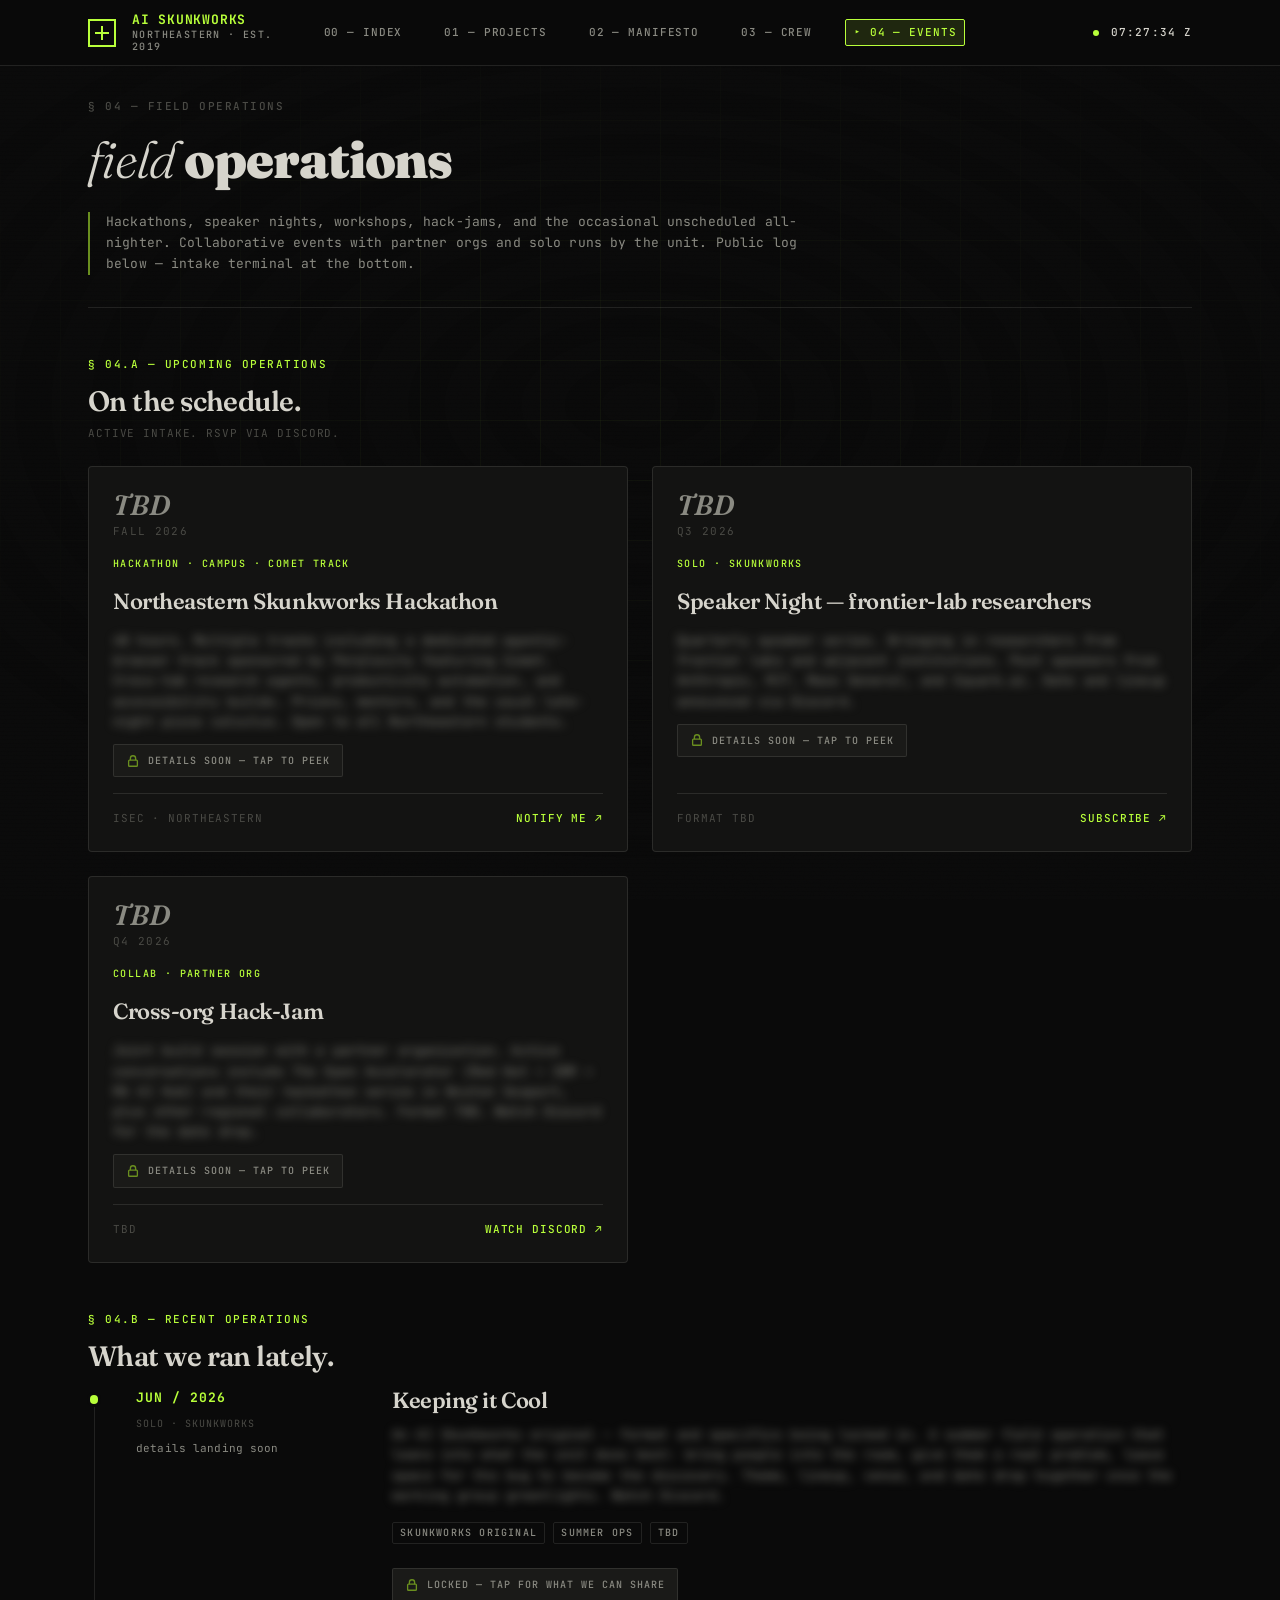
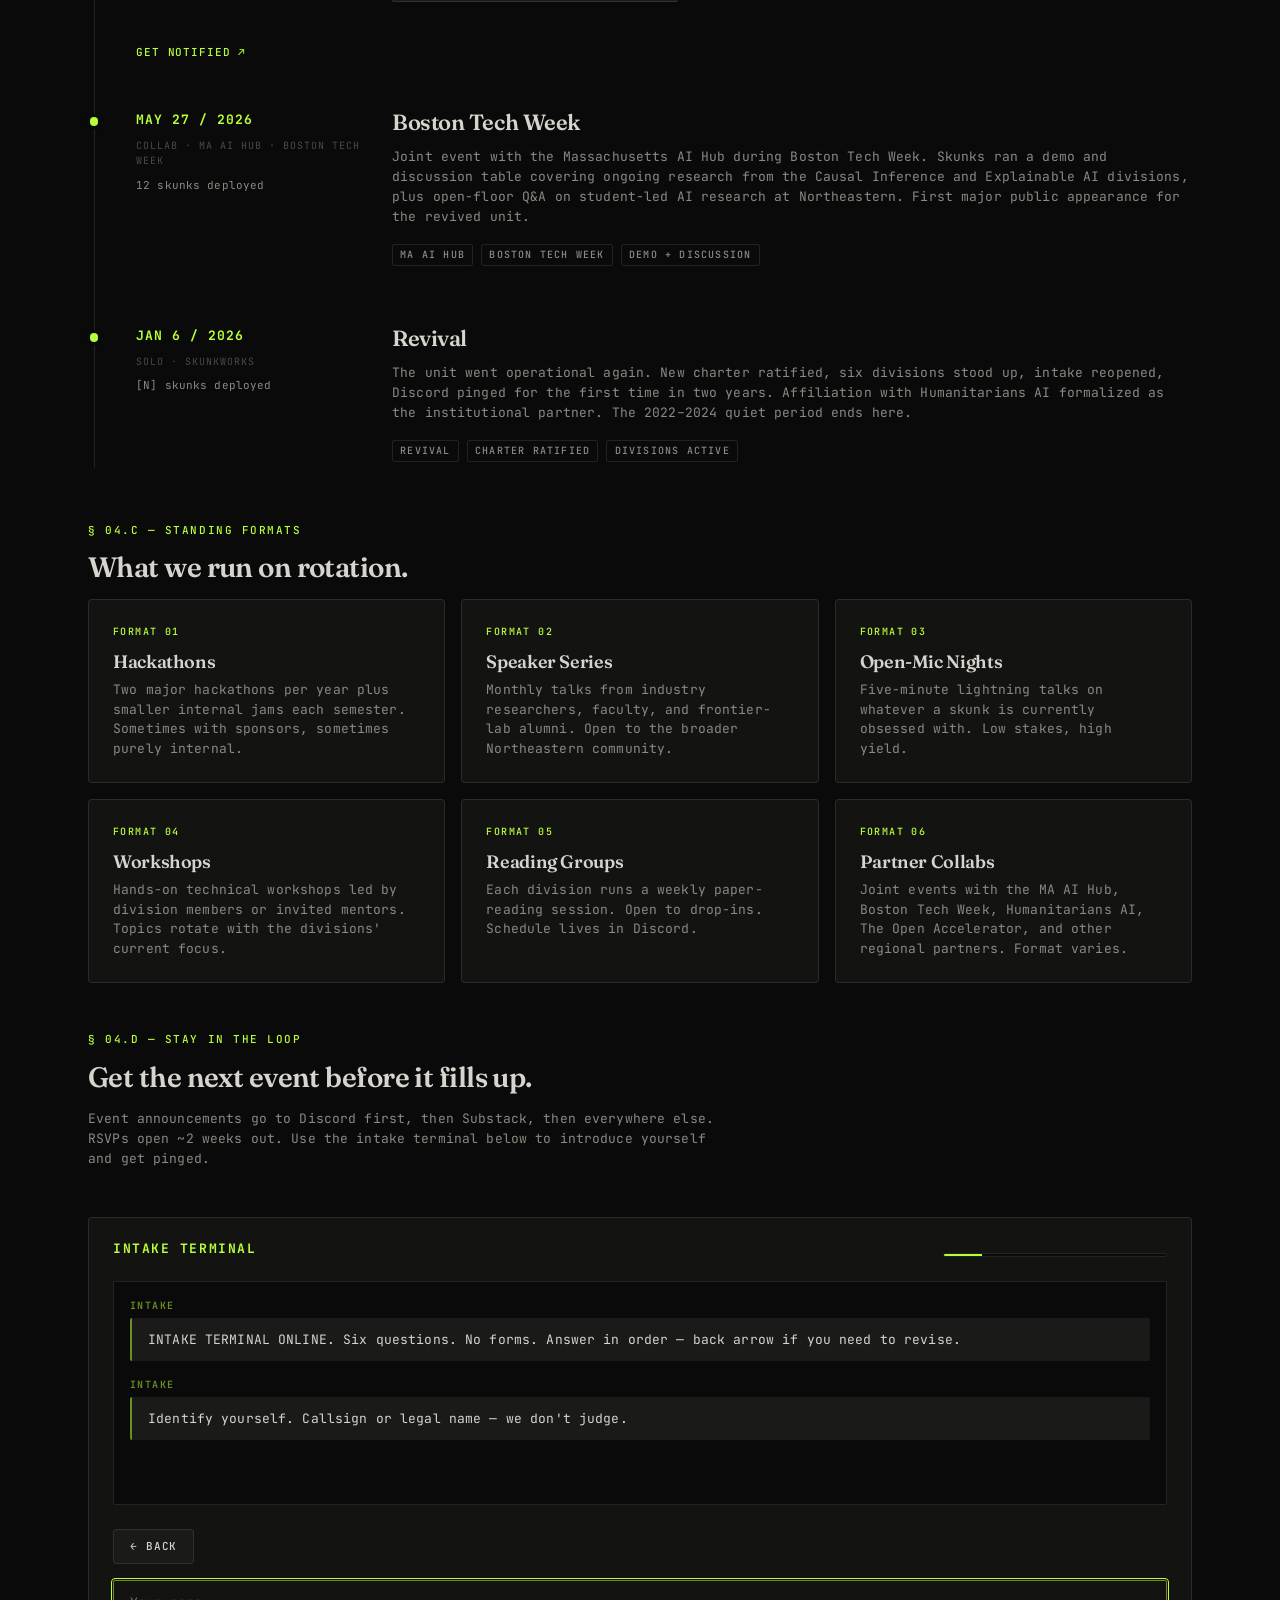
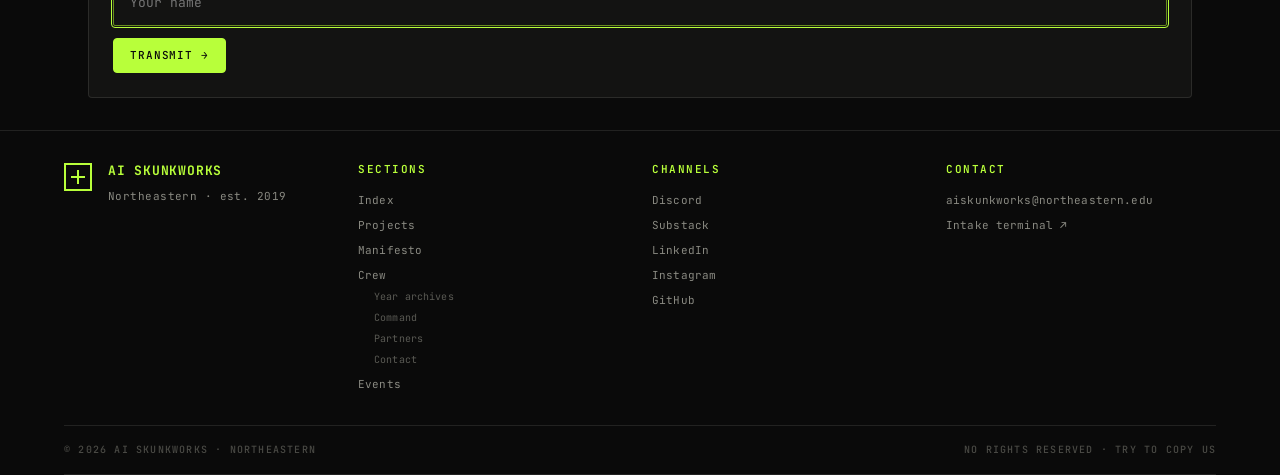
==== commit 32dd40ca: "changes in the webpage" ====
--- a/events.html
+++ b/events.html
@@ -18,9 +18,6 @@
   </head>
   <body>
     <div class="site-shell">
-      <div class="classification-banner" role="note" aria-label="Classification marking">
-        <p class="classification-banner__text">◆ TS//SCI&nbsp;&nbsp;&nbsp;&nbsp;NOFORN&nbsp;&nbsp;&nbsp;&nbsp;HANDLE VIA SPECIAL ACCESS CHANNELS&nbsp;&nbsp;&nbsp;&nbsp;EYES ONLY&nbsp;&nbsp;&nbsp;&nbsp;◆</p>
-      </div>
       <header class="site-sticky-nav">
         <div class="site-sticky-nav__inner">
           <a class="site-sticky-nav__brand" href="index.html">
@@ -364,10 +361,8 @@
             <div class="site-footer__col">
               <h2 class="site-footer__col-title">Channels</h2>
               <ul class="site-footer__list">
-                <li><a href="#discord-invite" target="_blank" rel="noopener noreferrer">Discord</a></li>
-                <!-- TODO: paste real Discord invite URL -->
-                <li><a href="#substack" target="_blank" rel="noopener noreferrer">Substack</a></li>
-                <!-- TODO: paste real Substack URL -->
+                <li><a href="https://discord.gg/PGebZX3xU" target="_blank" rel="noopener noreferrer">Discord</a></li>
+                <li><a href="https://aiskunkworks.substack.com" target="_blank" rel="noopener noreferrer">Substack</a></li>
                 <li><a href="https://www.linkedin.com/company/aiskunkworks/" target="_blank" rel="noopener noreferrer">LinkedIn</a></li>
                 <li><a href="https://instagram.com/aiskunkworks" target="_blank" rel="noopener noreferrer">Instagram</a></li>
                 <li><a href="https://github.com/skunkworksneu" target="_blank" rel="noopener noreferrer">GitHub</a></li>
--- a/styles/tokens.css
+++ b/styles/tokens.css
@@ -47,6 +47,12 @@
   --text-xl: 1.75rem;
   --text-2xl: 2.25rem;
   --type-h1-hero: clamp(2.25rem, 5vw, 3.25rem);
+  --type-h2-section: 1.75rem; /* 28px — page-section heads */
+  --type-h3-card: 1.75rem; /* 28px — card titles (ops-grid 32 / layer 28 / division 24) */
+  --type-pullprose: clamp(1.5rem, 3vw, 1.875rem); /* 24–30px — premise, pullquotes */
+  --type-body-lg: 1rem; /* 16px — long-form / CTA supporting copy */
+  --type-body: 0.8125rem; /* 13px — card & tenet body copy */
+  --type-mono-label: 0.625rem; /* 10px — uppercase mono labels */
 
   /* Muted ink (footer sub-links) */
   --ink-mute: #5a5a54;
@@ -67,9 +73,8 @@
   --z-scan: 2;
   --z-content: 10;
   --z-sticky-nav: 100;
-  --z-classification: 101;
   --z-mobile-menu: 200;
 
-  /* Sticky chrome (classification banner height → nav offset) */
-  --classification-banner-h: 2.75rem;
+  /* Sticky chrome offset used by scroll-margin / floating UI */
+  --classification-banner-h: 0rem;
 }
--- a/styles/components.css
+++ b/styles/components.css
@@ -2,41 +2,10 @@
  * AI Skunkworks — nav, buttons, cards, forms
  */
 
-/* ——— Classification banner ——— */
-.classification-banner {
-  position: sticky;
-  top: 0;
-  z-index: var(--z-classification);
-  width: 100%;
-  min-height: var(--classification-banner-h);
-  margin: 0;
-  padding: 0.4rem var(--space-sm);
-  display: flex;
-  align-items: center;
-  justify-content: center;
-  background-color: #ff3a3a;
-  color: #000;
-  font-family: var(--mono);
-  font-size: 11px;
-  font-weight: 500;
-  letter-spacing: 0.4em;
-  text-transform: none;
-  line-height: 1.35;
-  box-sizing: border-box;
-  overflow-x: auto;
-}
-
-.classification-banner__text {
-  margin: 0;
-  text-align: center;
-  max-width: 100%;
-  white-space: nowrap;
-}
-
 /* ——— Sticky ops nav ——— */
 .site-sticky-nav {
   position: sticky;
-  top: var(--classification-banner-h);
+  top: 0;
   z-index: var(--z-sticky-nav);
   width: 100%;
   background: rgba(10, 10, 10, 0.85);
--- a/styles/pages-events.css
+++ b/styles/pages-events.css
@@ -83,7 +83,7 @@
 
 .event-card__tag {
   font-family: var(--mono);
-  font-size: 10px;
+  font-size: var(--type-mono-label);
   font-weight: 500;
   letter-spacing: 0.14em;
   text-transform: uppercase;
@@ -170,7 +170,7 @@
   background: var(--paper-3);
   color: var(--ink-dim);
   font-family: var(--mono);
-  font-size: 10px;
+  font-size: var(--type-mono-label);
   font-weight: 500;
   letter-spacing: 0.1em;
   text-transform: uppercase;
@@ -258,7 +258,7 @@
 
 .event-log__date-tag {
   font-family: var(--mono);
-  font-size: 10px;
+  font-size: var(--type-mono-label);
   letter-spacing: 0.1em;
   text-transform: uppercase;
   color: var(--ink-faint);
@@ -296,7 +296,7 @@
   border: 1px solid var(--line);
   border-radius: var(--radius-sm);
   font-family: var(--mono);
-  font-size: 9px;
+  font-size: var(--type-mono-label);
   font-weight: 500;
   letter-spacing: 0.12em;
   text-transform: uppercase;
@@ -325,7 +325,7 @@
   display: block;
   margin-bottom: var(--space-xs);
   font-family: var(--mono);
-  font-size: 10px;
+  font-size: var(--type-mono-label);
   font-weight: 500;
   letter-spacing: 0.14em;
   text-transform: uppercase;
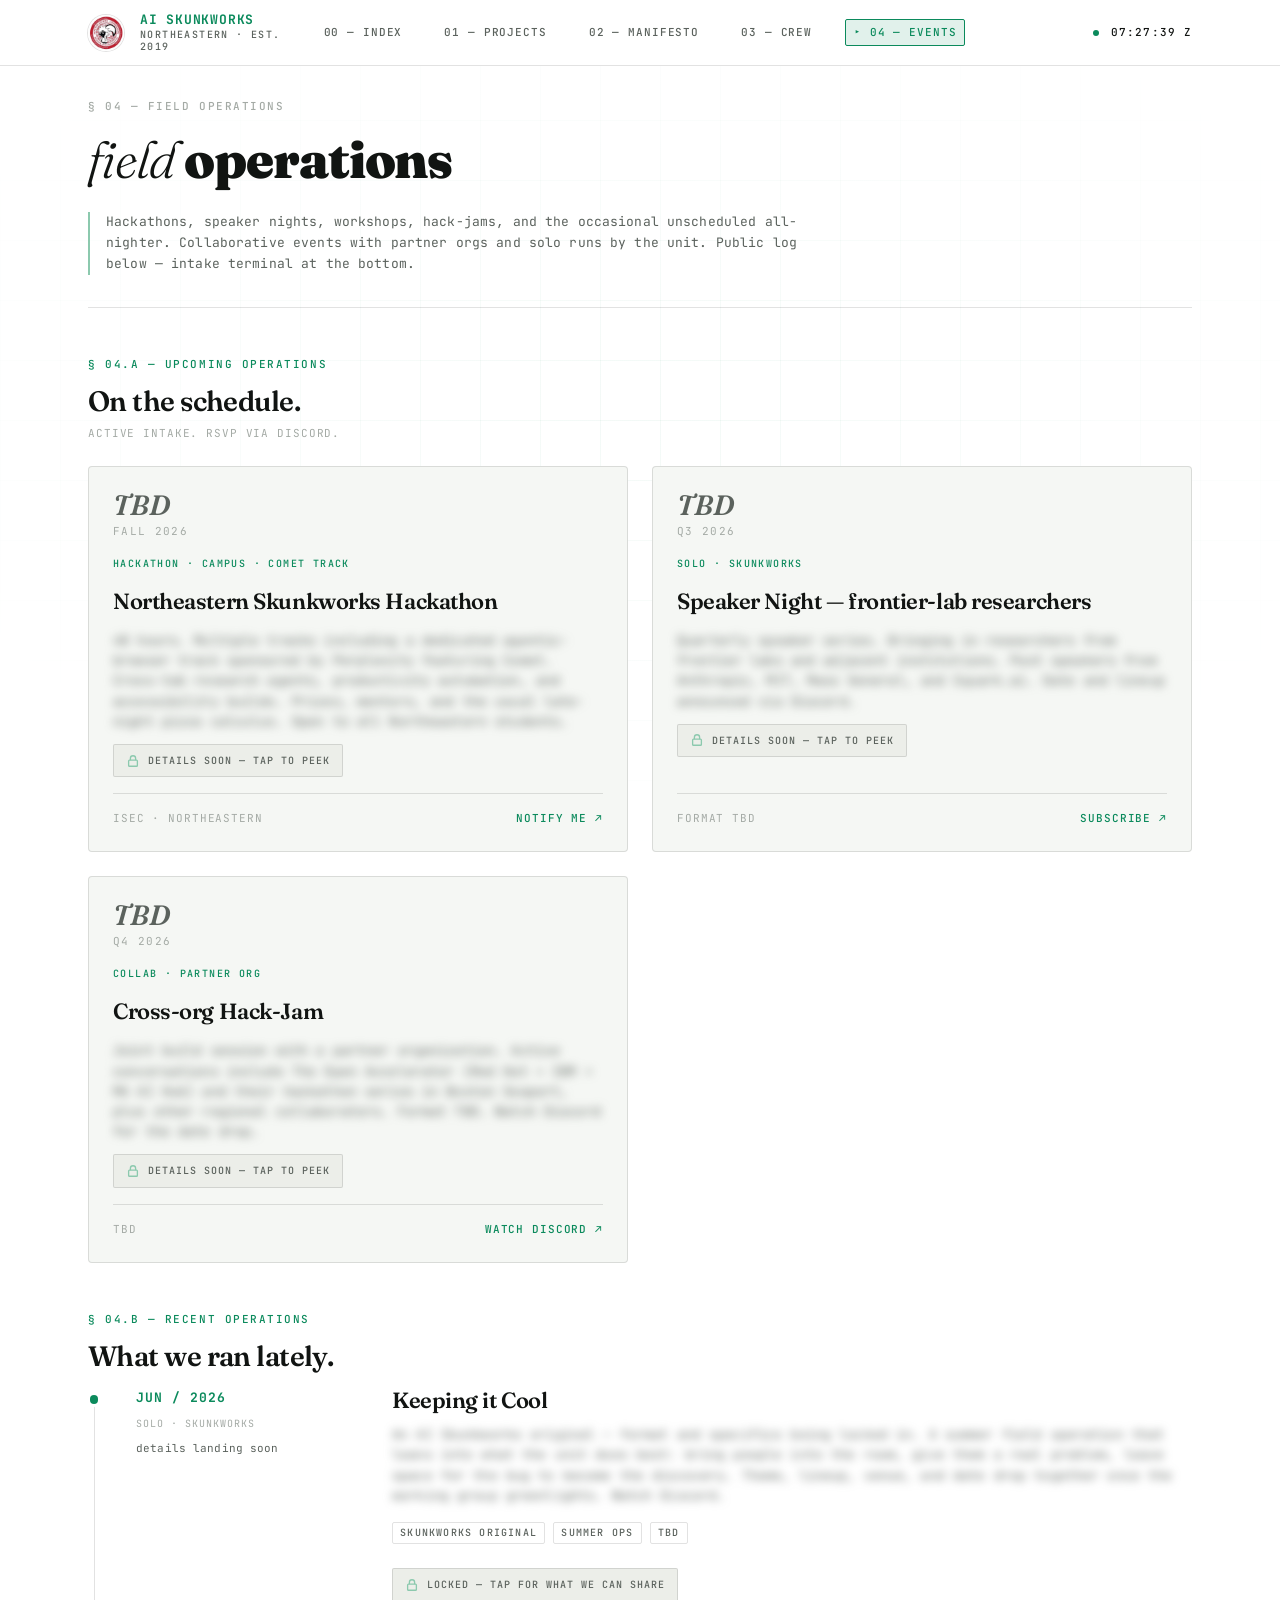
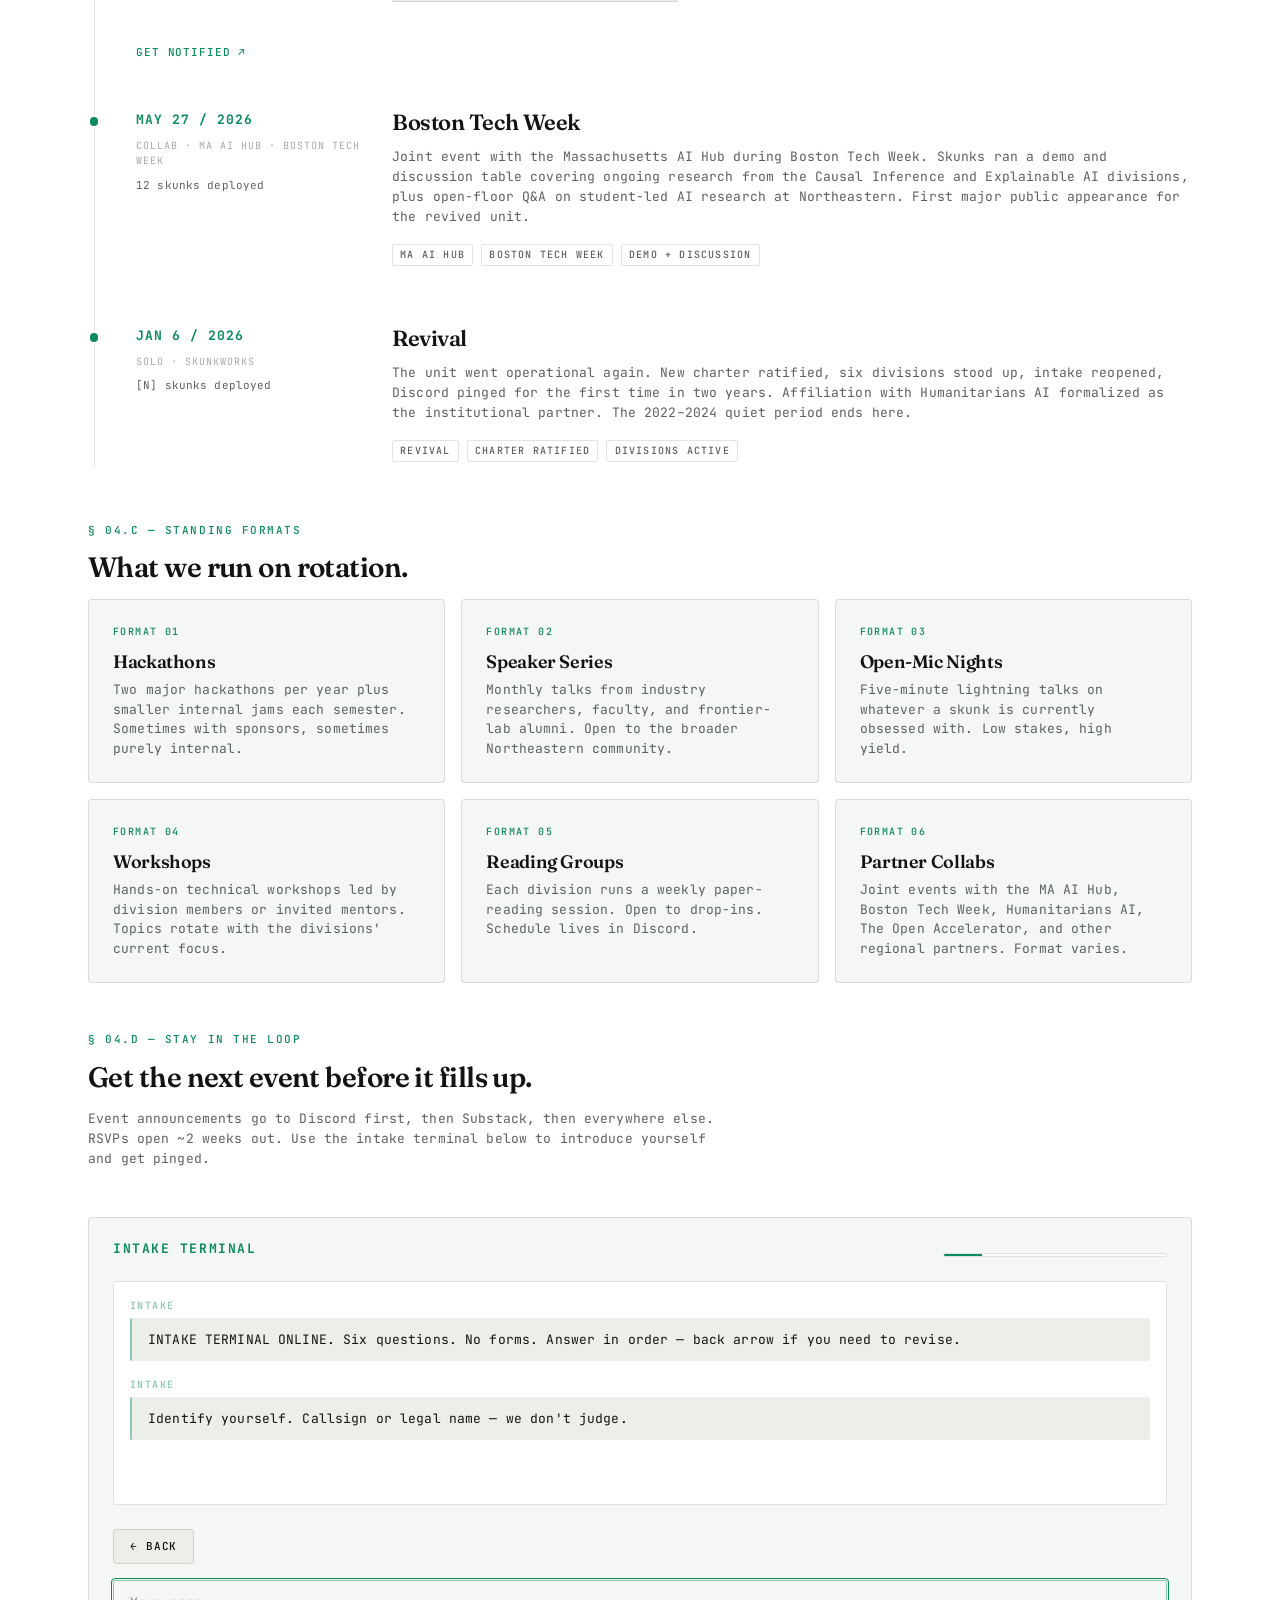
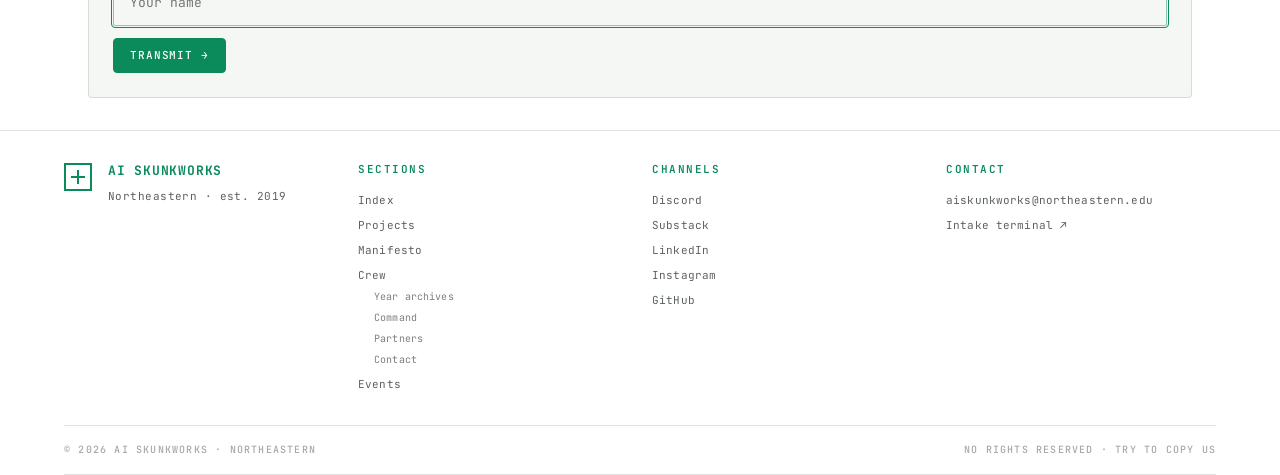
==== commit 1d12d3b7: "Merge origin/main into light-theme: main as base, theme re-applied Take origin/main's site (page-her" ====
--- a/events.html
+++ b/events.html
@@ -21,7 +21,7 @@
       <header class="site-sticky-nav">
         <div class="site-sticky-nav__inner">
           <a class="site-sticky-nav__brand" href="index.html">
-            <span class="brand-mark" aria-hidden="true"></span>
+            <img class="brand-logo" src="assets/skunkworksneu_logo.jpg" alt="" width="36" height="36" />
             <span class="site-sticky-nav__brand-text">
               <span class="site-sticky-nav__brand-title">AI Skunkworks</span>
               <span class="site-sticky-nav__brand-sub">Northeastern · est. 2019</span>
--- a/styles/tokens.css
+++ b/styles/tokens.css
@@ -3,26 +3,35 @@
  */
 
 :root {
+  /* Default theme: light (white paper, deep green accent) */
+  color-scheme: light;
+
   /* Paper (surfaces) */
-  --paper: #0a0a0a;
-  --paper-2: #131312;
-  --paper-3: #1a1a18;
+  --paper: #ffffff;
+  --paper-2: #f5f7f4;
+  --paper-3: #eceee9;
+  --paper-rgb: 255, 255, 255;
 
   /* Ink (text) */
-  --ink: #d6d4cc;
-  --ink-dim: #8a8a82;
-  --ink-faint: #4a4a45;
+  --ink: #111412;
+  --ink-dim: #5b625d;
+  --ink-faint: #a4aaa5;
 
   /* Accent */
-  --accent: #b8ff3a;
-  --accent-dim: #6a8f1f;
+  --accent: #0b8a5c;
+  --accent-dim: #8cc9ae;
+  --accent-rgb: 11, 138, 92;
 
   /* Semantic */
-  --warn: #ff7a3a;
+  --warn: #c2501a;
   --classified: #ff3a3a;
 
   /* Lines */
-  --line: rgba(214, 212, 204, 0.12);
+  --line: rgba(17, 20, 18, 0.12);
+
+  /* Atmosphere (grid + glow) */
+  --grid-alpha: 0.05;
+  --glow: transparent;
 
   /* Typography (Google Fonts loaded in HTML) */
   --mono: "JetBrains Mono", ui-monospace, "Cascadia Code", "Source Code Pro", Menlo, Consolas, monospace;
@@ -55,7 +64,7 @@
   --type-mono-label: 0.625rem; /* 10px — uppercase mono labels */
 
   /* Muted ink (footer sub-links) */
-  --ink-mute: #5a5a54;
+  --ink-mute: #7a807b;
 
   /* Radii */
   --radius-sm: 2px;
@@ -78,3 +87,28 @@
   /* Sticky chrome offset used by scroll-margin / floating UI */
   --classification-banner-h: 0rem;
 }
+
+/* Dark theme: black + green. Applied on <html> while a [data-theme-zone="dark"] section is in view. */
+:root[data-theme="dark"] {
+  color-scheme: dark;
+
+  --paper: #050806;
+  --paper-2: #0a110d;
+  --paper-3: #101a14;
+  --paper-rgb: 5, 8, 6;
+
+  --ink: #dfe8e2;
+  --ink-dim: #8aa194;
+  --ink-faint: #3f5247;
+  --ink-mute: #5a6a60;
+
+  --accent: #19e6a0;
+  --accent-dim: #14805c;
+  --accent-rgb: 25, 230, 160;
+
+  --warn: #ff7a3a;
+  --line: rgba(223, 232, 226, 0.12);
+
+  --grid-alpha: 0.05;
+  --glow: rgba(25, 230, 160, 0.16);
+}
--- a/styles/base.css
+++ b/styles/base.css
@@ -26,9 +26,10 @@
   font-weight: 400;
   line-height: 1.55;
   letter-spacing: 0.01em;
+  transition: background-color 0.6s var(--ease-out), color 0.6s var(--ease-out);
 }
 
-/* Fixed blueprint grid (60×60, lime @ 4%) + radial mask */
+/* Fixed blueprint grid (60×60, accent @ var(--grid-alpha)) + green glow in dark theme */
 body::before {
   content: "";
   position: fixed;
@@ -37,10 +38,11 @@
   z-index: var(--z-grid);
   background-color: var(--paper);
   background-image:
-    linear-gradient(rgba(184, 255, 58, 0.04) 1px, transparent 1px),
-    linear-gradient(90deg, rgba(184, 255, 58, 0.04) 1px, transparent 1px);
-  background-size: 60px 60px;
-  background-position: 0 0, 0 0;
+    radial-gradient(ellipse 60% 50% at 70% 40%, var(--glow), transparent 70%),
+    linear-gradient(rgba(var(--accent-rgb), var(--grid-alpha)) 1px, transparent 1px),
+    linear-gradient(90deg, rgba(var(--accent-rgb), var(--grid-alpha)) 1px, transparent 1px);
+  background-size: auto, 60px 60px, 60px 60px;
+  background-position: 0 0, 0 0, 0 0;
   mask-image: radial-gradient(ellipse 85% 70% at 50% 45%, black 0%, transparent 72%);
   -webkit-mask-image: radial-gradient(ellipse 85% 70% at 50% 45%, black 0%, transparent 72%);
 }
@@ -65,6 +67,8 @@
   inset: 0;
   z-index: var(--z-scan);
   pointer-events: none;
+  opacity: 0;
+  transition: opacity 0.6s var(--ease-out);
   background-image: repeating-linear-gradient(
     to bottom,
     transparent 0,
@@ -72,6 +76,10 @@
     rgba(0, 0, 0, 0.04) 3px,
     rgba(0, 0, 0, 0.04) 4px
   );
+}
+
+:root[data-theme="dark"]::after {
+  opacity: 1;
 }
 
 img,
--- a/styles/components.css
+++ b/styles/components.css
@@ -8,7 +8,7 @@
   top: 0;
   z-index: var(--z-sticky-nav);
   width: 100%;
-  background: rgba(10, 10, 10, 0.85);
+  background: rgba(var(--paper-rgb), 0.85);
   backdrop-filter: blur(12px) saturate(1.2);
   -webkit-backdrop-filter: blur(12px) saturate(1.2);
   border-bottom: 1px solid var(--line);
@@ -575,3 +575,13 @@
   color: var(--ink);
   font-size: var(--text-sm);
 }
+
+/* Official logo in the nav brand (replaces the CSS crosshair mark) */
+.brand-logo {
+  width: 36px;
+  height: 36px;
+  flex-shrink: 0;
+  border-radius: 50%;
+  object-fit: cover;
+  box-shadow: 0 0 0 1px var(--line);
+}
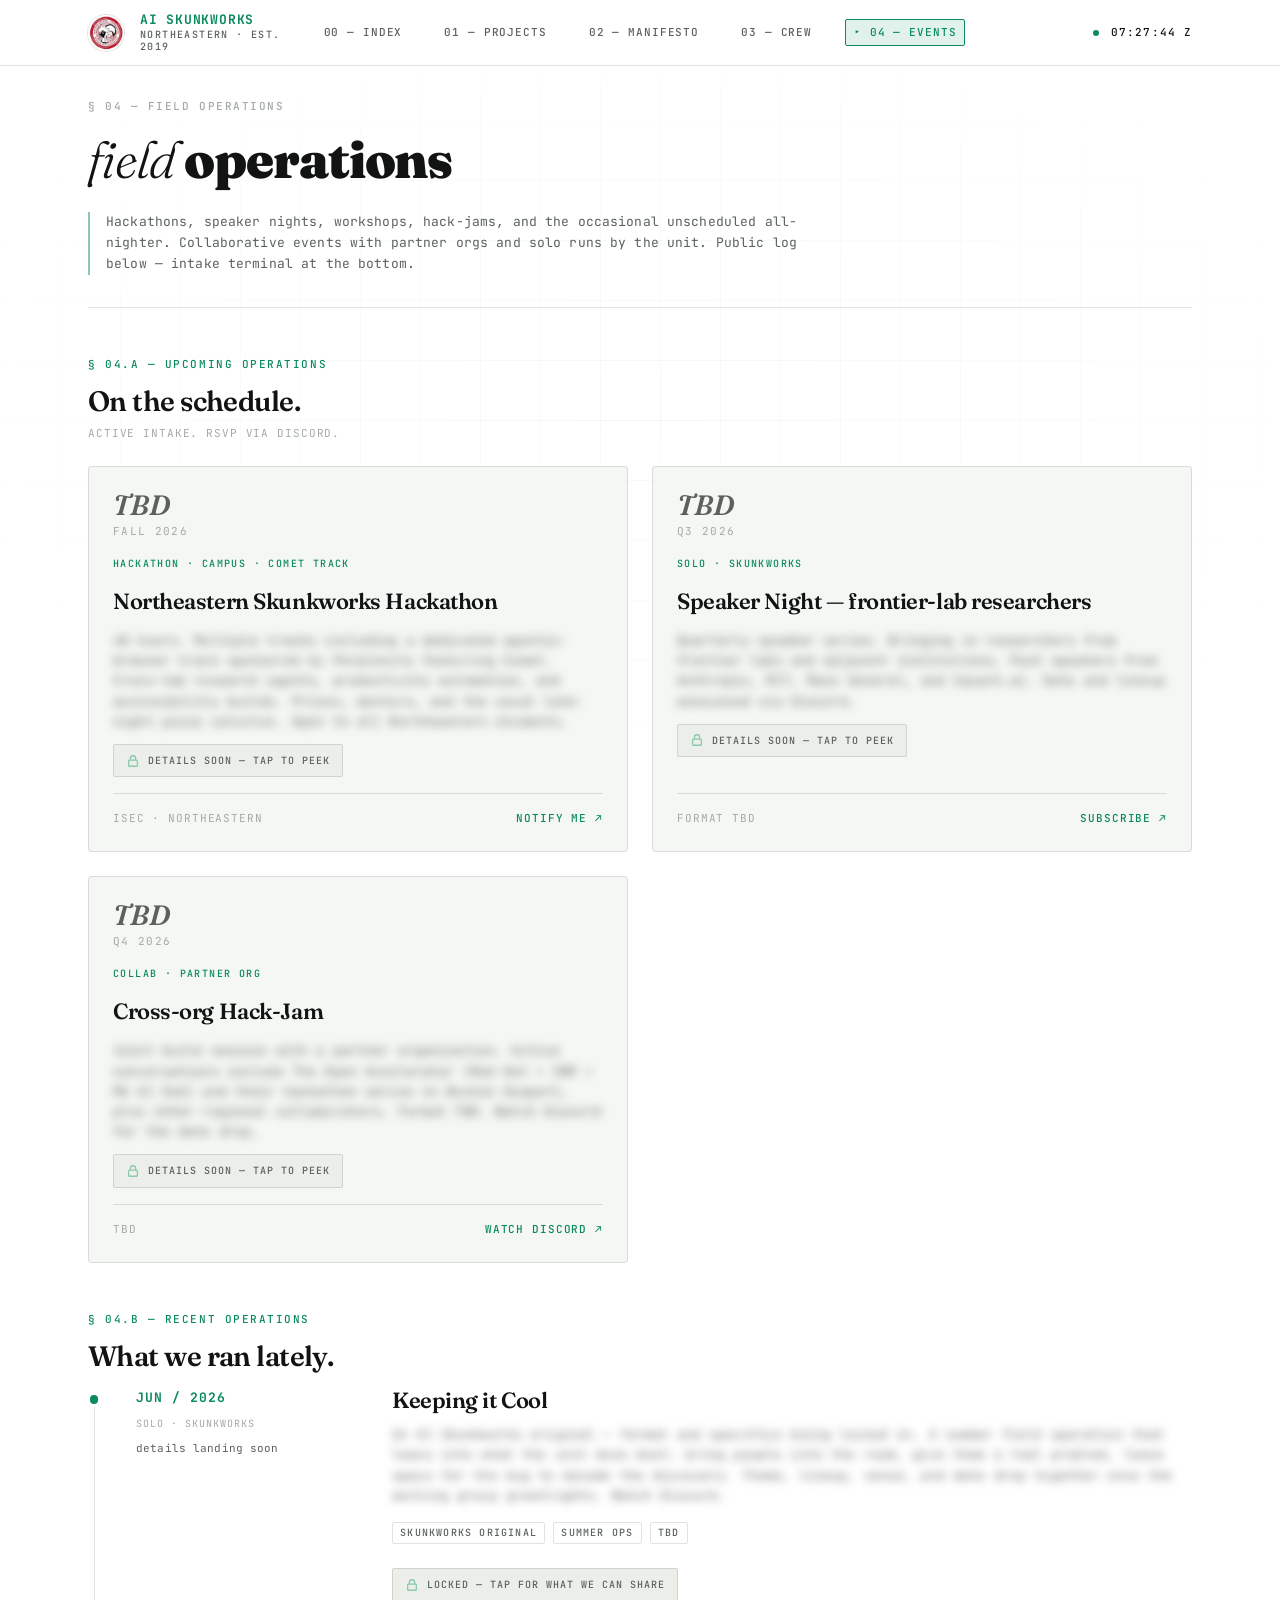
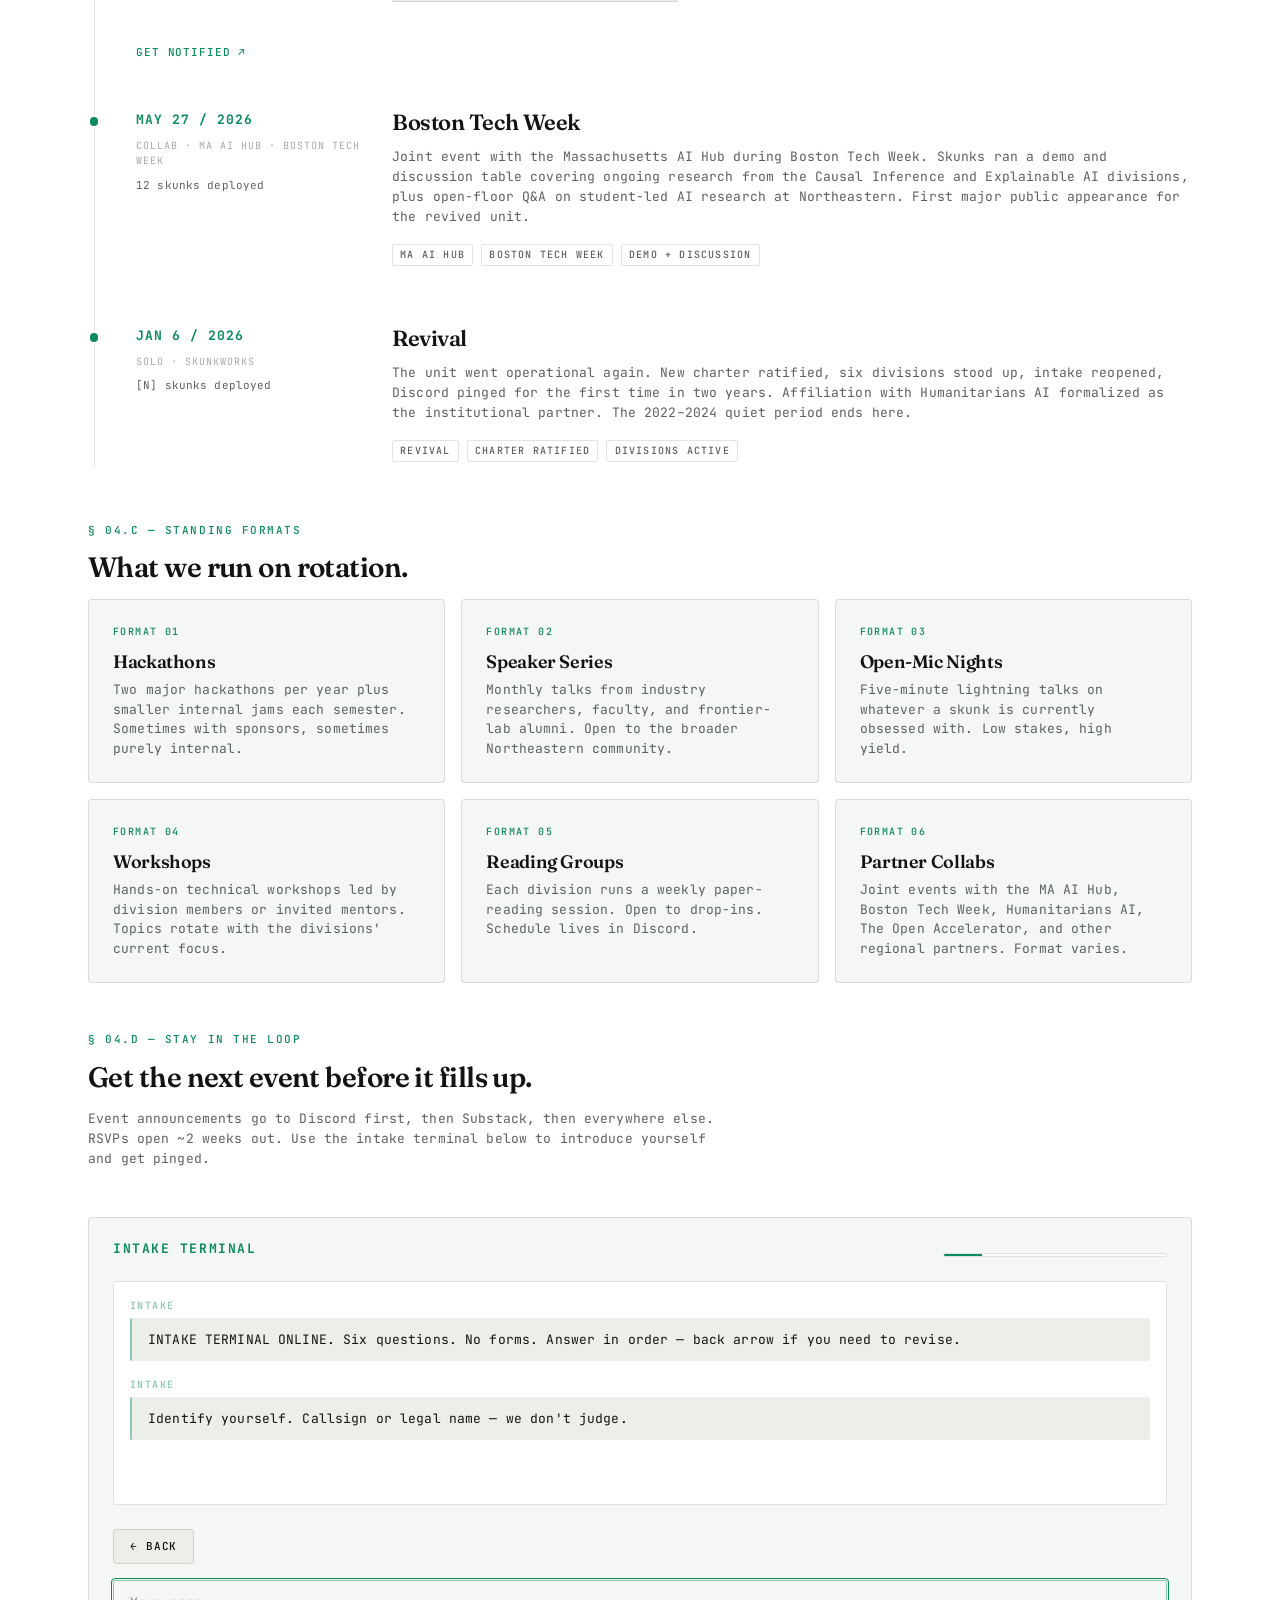
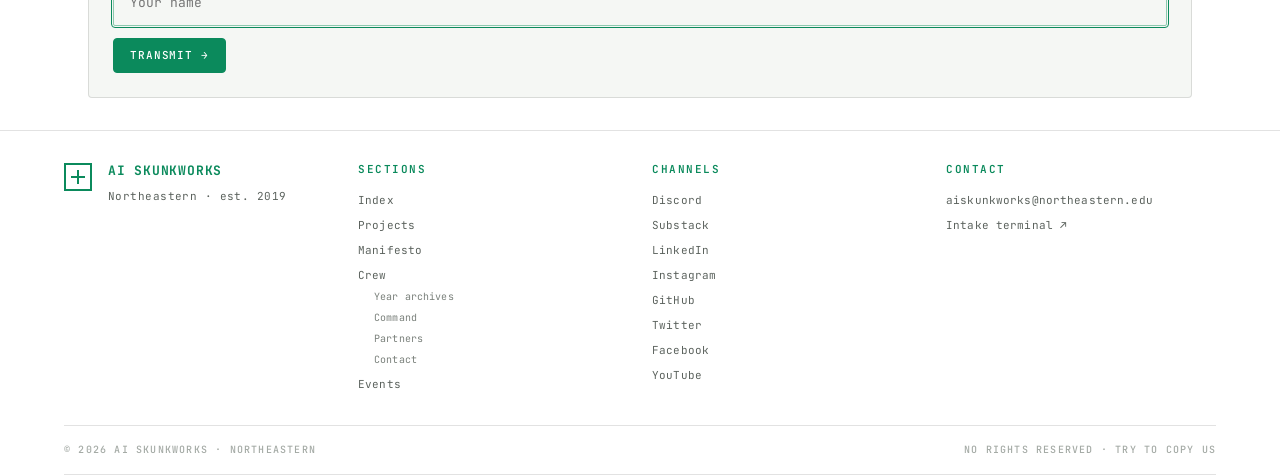
==== commit 9b6d49a5: "feat: add Twitter/Facebook/YouTube footer links and proposal template link Carries over channels and" ====
--- a/events.html
+++ b/events.html
@@ -366,6 +366,9 @@
                 <li><a href="https://www.linkedin.com/company/aiskunkworks/" target="_blank" rel="noopener noreferrer">LinkedIn</a></li>
                 <li><a href="https://instagram.com/aiskunkworks" target="_blank" rel="noopener noreferrer">Instagram</a></li>
                 <li><a href="https://github.com/skunkworksneu" target="_blank" rel="noopener noreferrer">GitHub</a></li>
+                <li><a href="https://twitter.com/skunkworksneu" target="_blank" rel="noopener noreferrer">Twitter</a></li>
+                <li><a href="https://www.facebook.com/Aiskunkworks" target="_blank" rel="noopener noreferrer">Facebook</a></li>
+                <li><a href="https://www.youtube.com/watch?v=x5Myfx8raU0" target="_blank" rel="noopener noreferrer">YouTube</a></li>
               </ul>
             </div>
             <div class="site-footer__col">
